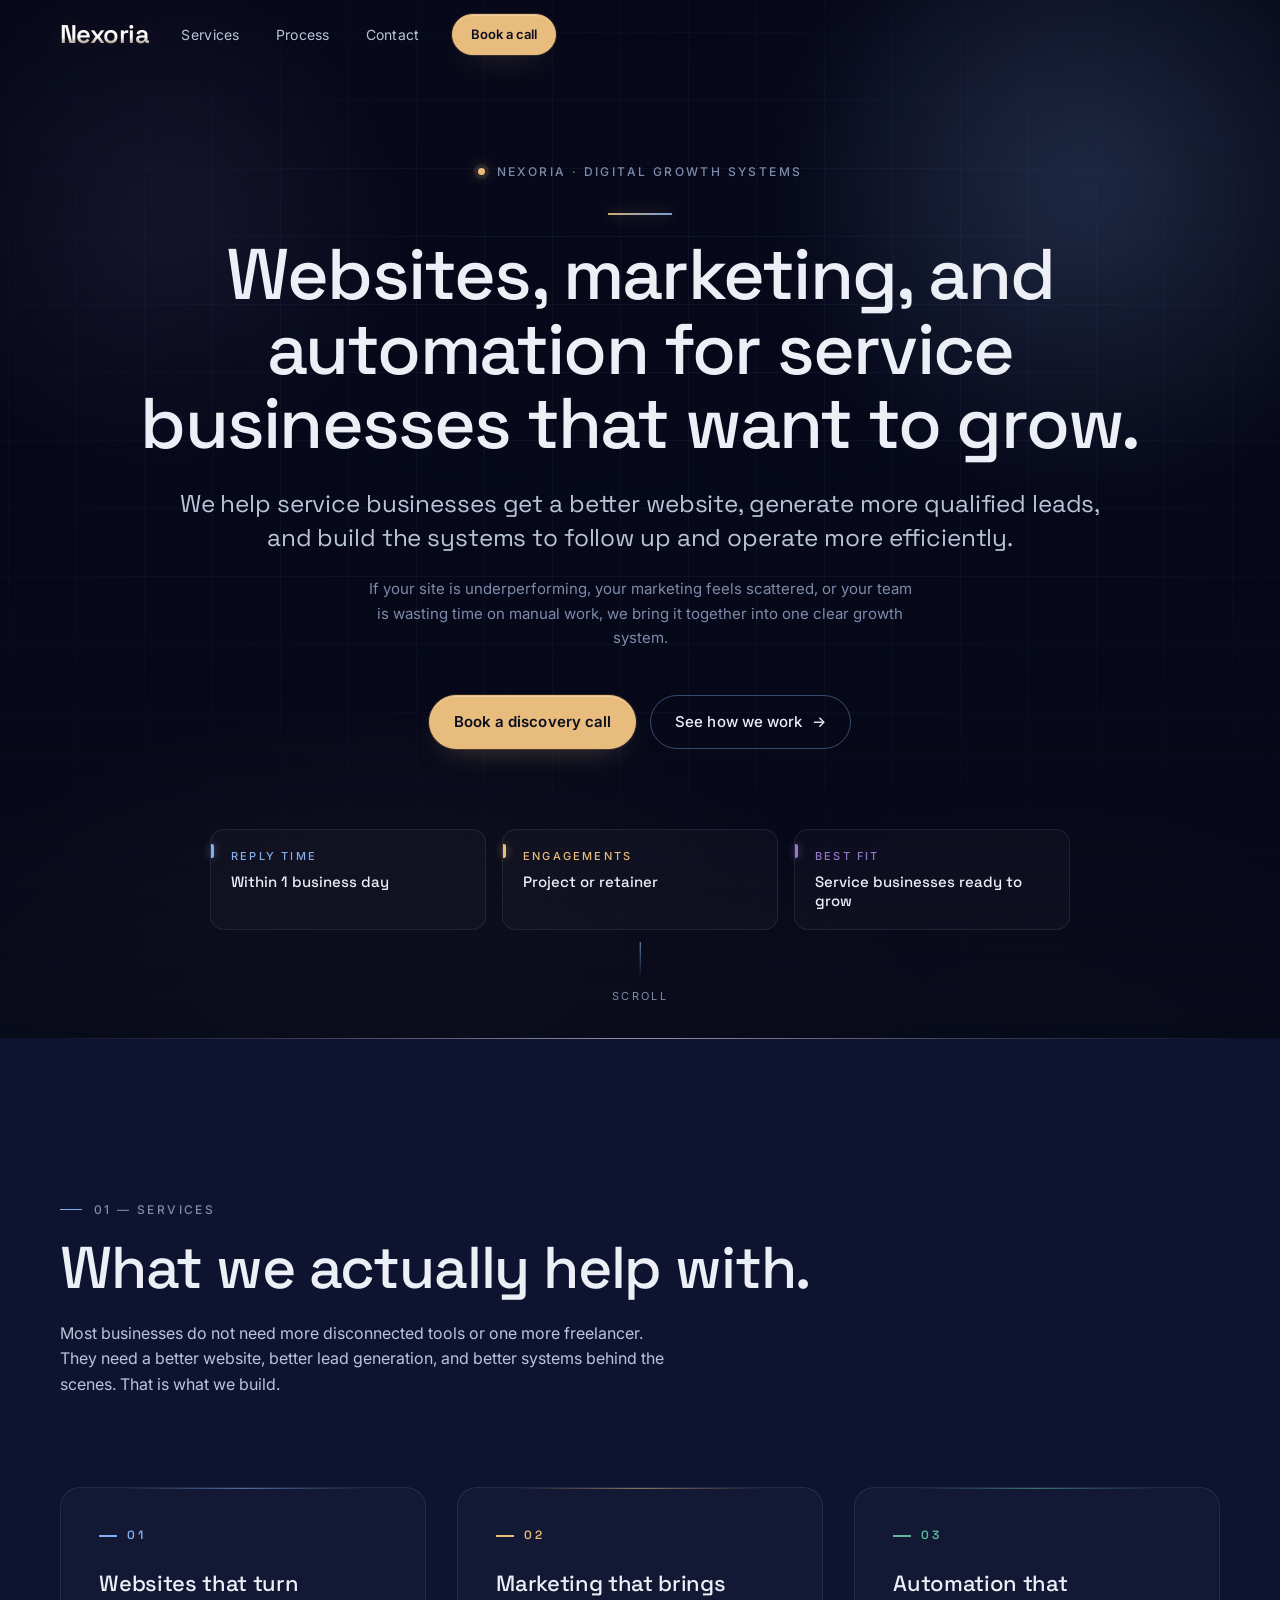
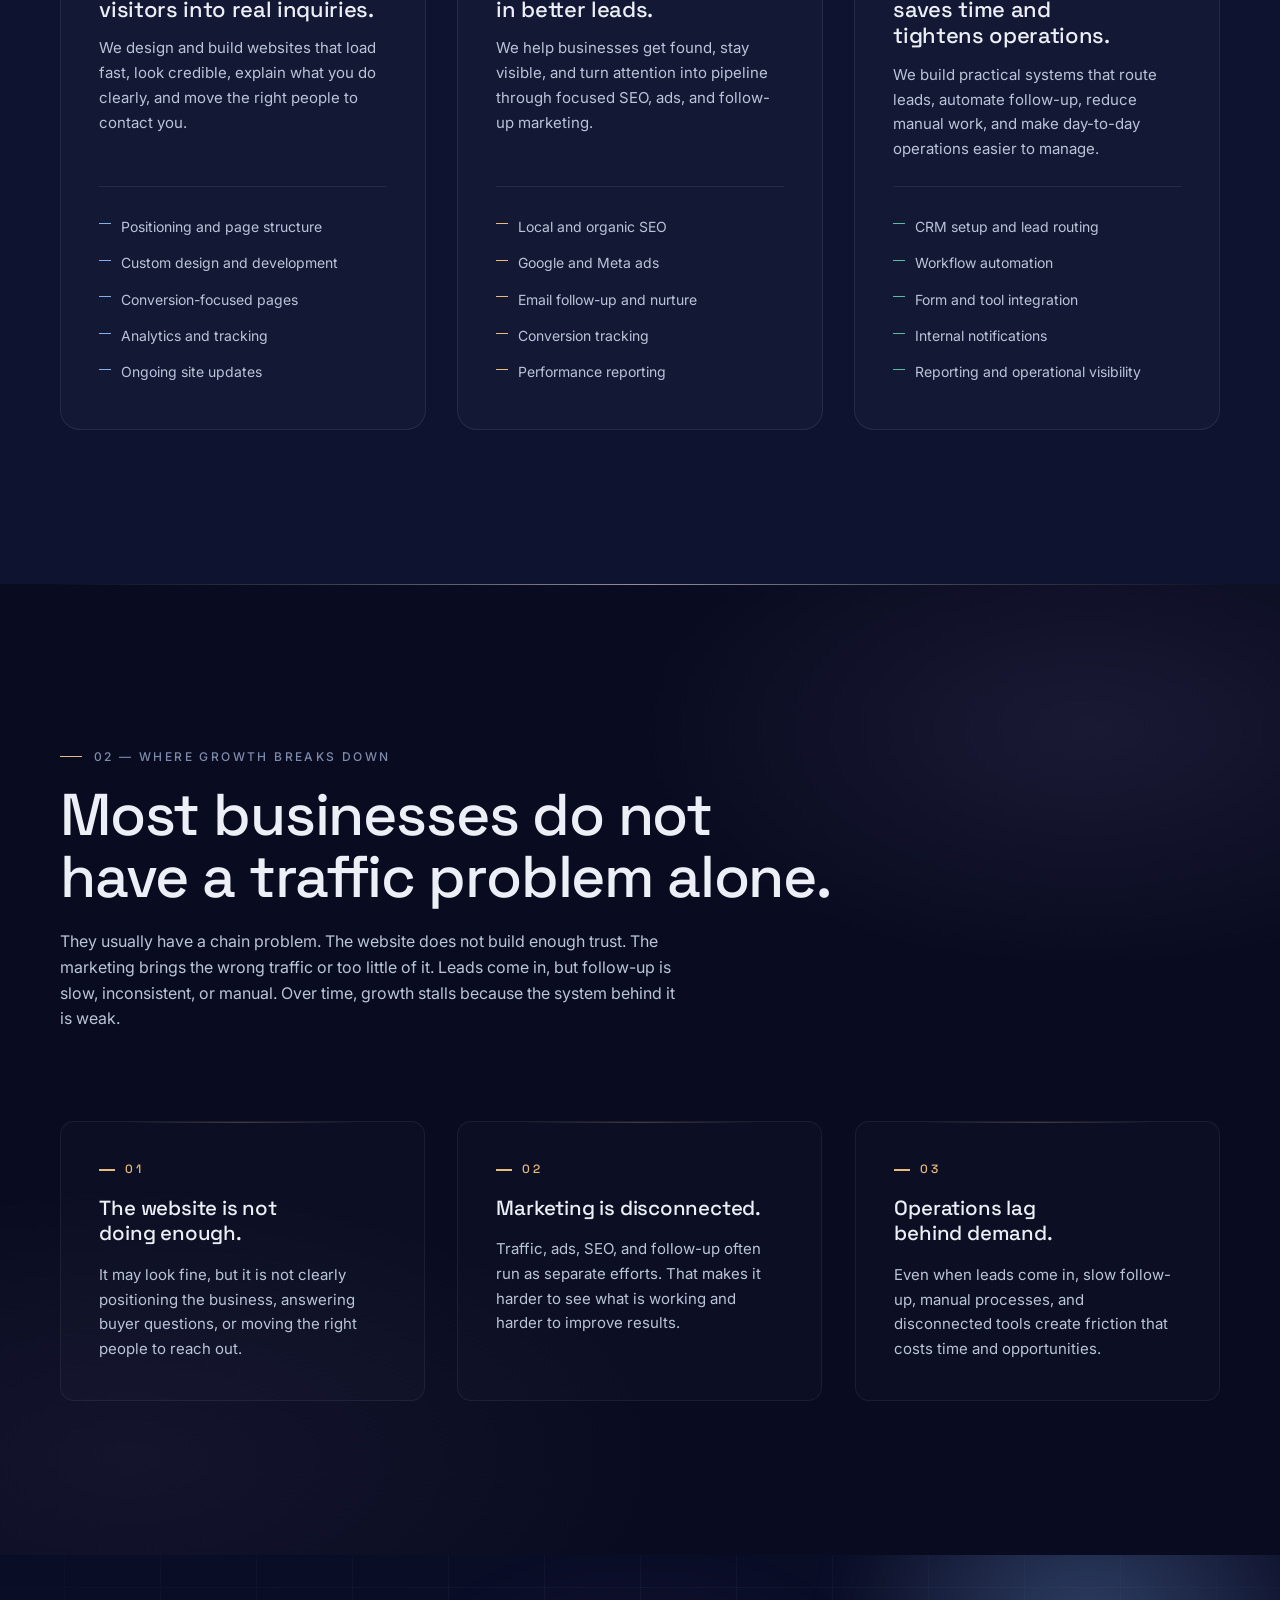
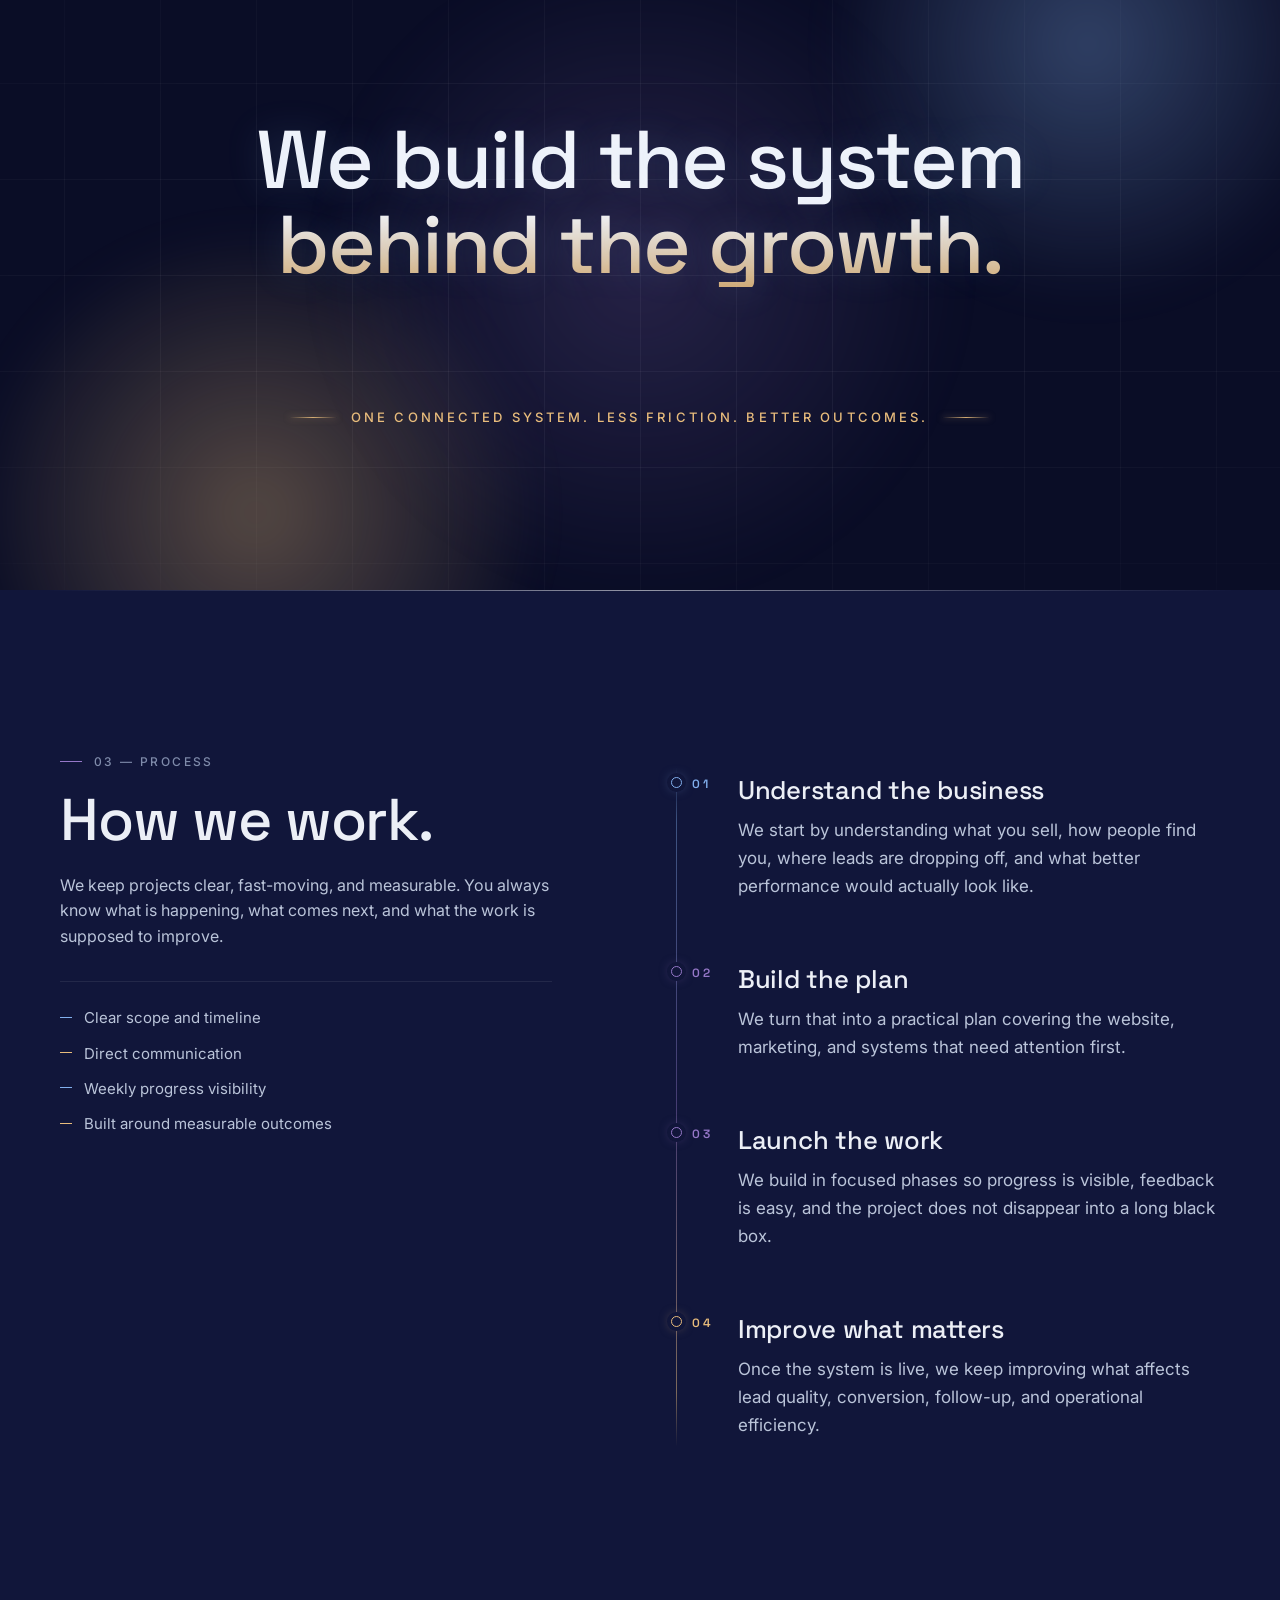
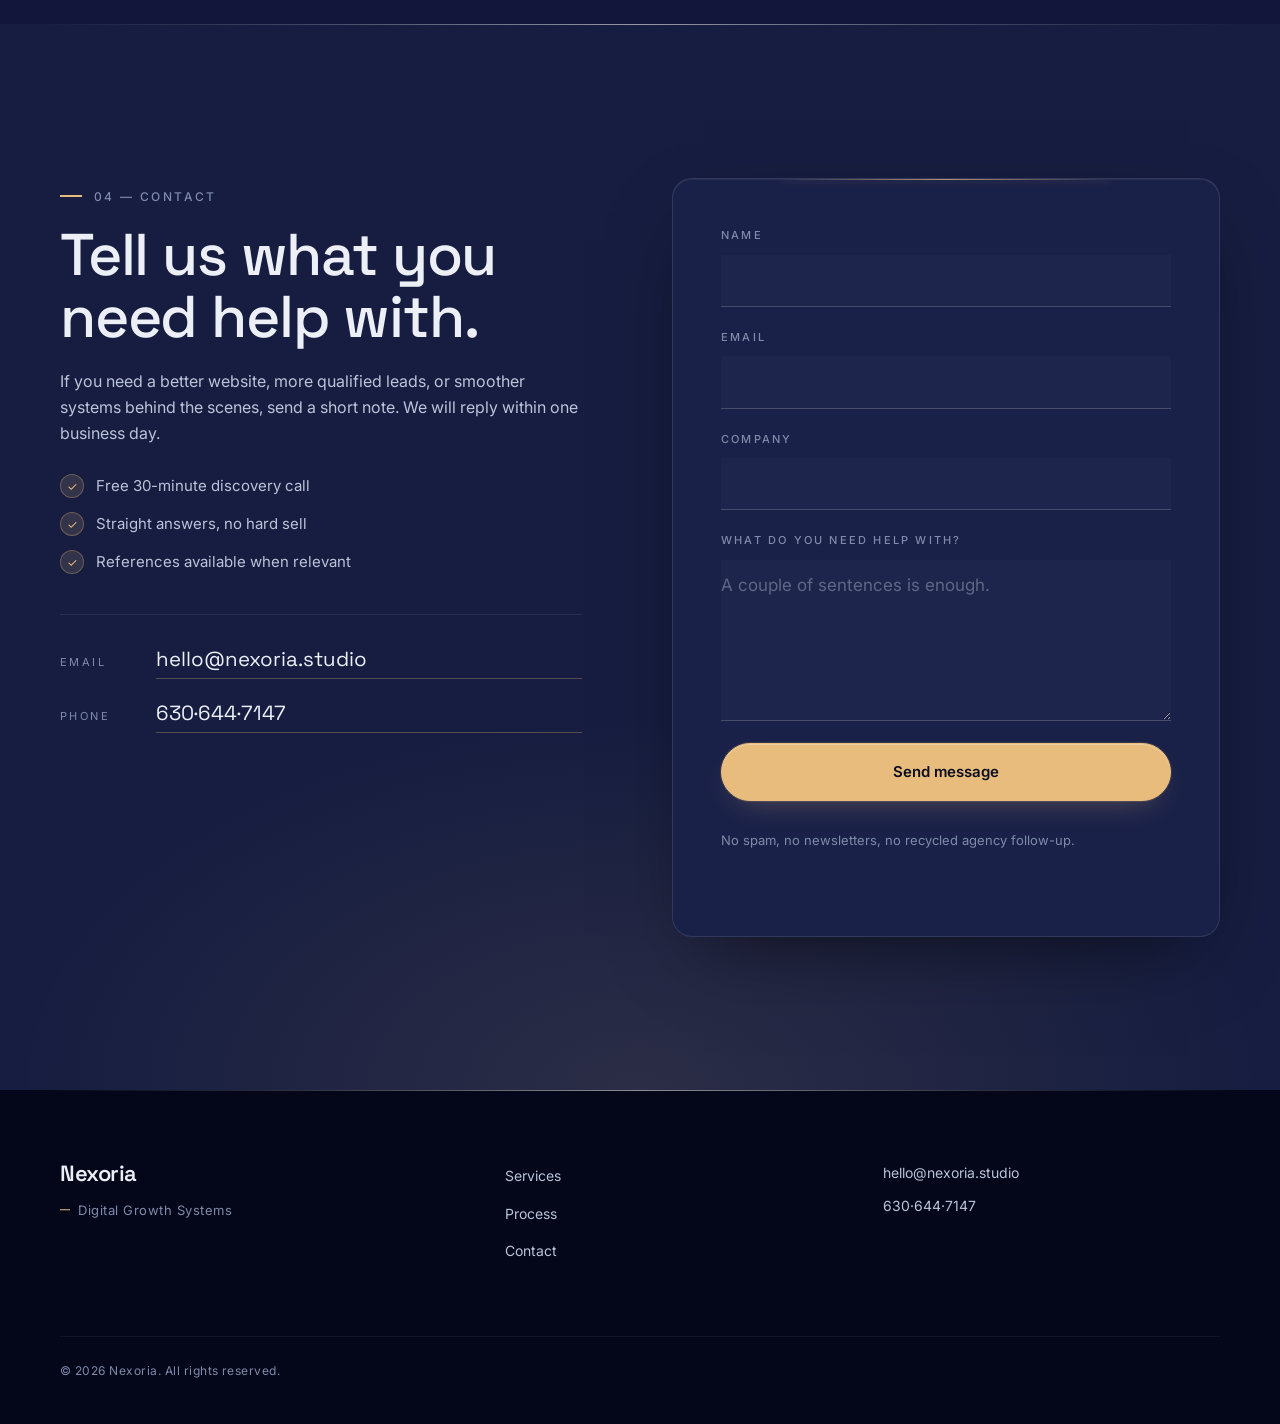
==== index.html @ 22401978 "Refine visual hierarchy, section contrast, and color application Copy unchanged. Restructured stylin" ====
<!doctype html>
<html lang="en">
<head>
  <meta charset="utf-8" />
  <meta name="viewport" content="width=device-width, initial-scale=1, viewport-fit=cover" />
  <title>Nexoria — Websites, Marketing &amp; Automation for Service Businesses</title>
  <meta name="description" content="Nexoria helps service businesses get a better website, generate more qualified leads, and build the systems to follow up and operate more efficiently." />
  <meta name="keywords" content="web design, marketing agency, marketing automation, lead generation, SEO, paid ads, CRM automation, service business growth" />
  <meta name="theme-color" content="#0A0E1F" />

  <meta property="og:type" content="website" />
  <meta property="og:title" content="Nexoria — Digital Growth Systems for Service Businesses" />
  <meta property="og:description" content="A better website, better leads, and better systems behind the scenes — built and run by one studio." />
  <meta property="og:image" content="assets/nexoria-logo-icon.png" />
  <meta name="twitter:card" content="summary" />

  <link rel="icon" type="image/png" href="assets/nexoria-logo-icon.png" />
  <link rel="apple-touch-icon" href="assets/nexoria-logo-icon.png" />

  <link rel="preconnect" href="https://fonts.googleapis.com" />
  <link rel="preconnect" href="https://fonts.gstatic.com" crossorigin />
  <link href="https://fonts.googleapis.com/css2?family=Inter:wght@300;400;500;600&family=Space+Grotesk:wght@400;500;600;700&display=swap" rel="stylesheet" />

  <link rel="stylesheet" href="style.css" />

  <script type="application/ld+json">
  {
    "@context": "https://schema.org",
    "@type": "ProfessionalService",
    "name": "Nexoria",
    "alternateName": "Nexoria — Digital Growth Systems",
    "description": "Websites, marketing, and automation for service businesses. Lead generation, SEO, paid acquisition, lifecycle email, and CRM/operational automation.",
    "url": "https://kaidena9.github.io/nexoria/",
    "image": "https://kaidena9.github.io/nexoria/assets/nexoria-logo-icon.png",
    "areaServed": "United States",
    "serviceType": ["Web design", "Digital marketing", "Marketing automation", "Lead generation", "SEO", "Paid advertising"]
  }
  </script>
</head>
<body>
  <a class="skip-link" href="#main">Skip to content</a>

  <header class="site-header" id="siteHeader">
    <div class="container header-inner">
      <a class="brand" href="#top" aria-label="Nexoria — home">
        <span class="brand-name">Nexoria</span>
      </a>

      <nav class="site-nav" aria-label="Primary">
        <ul>
          <li><a href="#services">Services</a></li>
          <li><a href="#process">Process</a></li>
          <li><a href="#contact">Contact</a></li>
        </ul>
      </nav>

      <a class="btn btn-primary header-cta" href="#contact">Book a call</a>

      <button class="nav-toggle" id="navToggle" aria-label="Open menu" aria-expanded="false" aria-controls="mobileNav">
        <span></span><span></span><span></span>
      </button>
    </div>

    <div class="mobile-nav" id="mobileNav" hidden>
      <ul>
        <li><a href="#services">Services</a></li>
        <li><a href="#process">Process</a></li>
        <li><a href="#contact">Contact</a></li>
        <li><a class="btn btn-primary" href="#contact">Book a call</a></li>
      </ul>
    </div>
  </header>

  <main id="main">
    <!-- ============ HERO ============ -->
    <section class="hero" id="top" aria-labelledby="heroHeading">
      <div class="hero-bg" aria-hidden="true">
        <div class="grid-layer" data-parallax="0.12"></div>
        <div class="hero-aurora"></div>
        <div class="hero-glow"></div>
        <div class="hero-horizon"></div>
        <div class="hero-vignette"></div>
      </div>

      <div class="container hero-inner">
        <p class="eyebrow">
          <span class="eyebrow-dot" aria-hidden="true"></span>
          Nexoria &middot; Digital Growth Systems
        </p>

        <h1 class="hero-heading" id="heroHeading">
          Websites, marketing, and automation for service businesses that want to grow.
        </h1>

        <p class="hero-tagline">
          We help service businesses get a better website, generate more qualified leads, and build the systems to follow up and operate more efficiently.
        </p>

        <p class="hero-sub">
          If your site is underperforming, your marketing feels scattered, or your team is wasting time on manual work, we bring it together into one clear growth system.
        </p>

        <div class="hero-actions">
          <a class="btn btn-primary" href="#contact">Book a discovery call</a>
          <a class="btn btn-ghost" href="#process">See how we work <span aria-hidden="true">&rarr;</span></a>
        </div>

        <dl class="hero-meta" aria-label="At a glance">
          <div><dt>Reply time</dt><dd>Within 1 business day</dd></div>
          <div><dt>Engagements</dt><dd>Project or retainer</dd></div>
          <div><dt>Best fit</dt><dd>Service businesses ready to grow</dd></div>
        </dl>
      </div>

      <a class="hero-scroll" href="#services" aria-label="Scroll to services">
        <span class="hero-scroll-line" aria-hidden="true"></span>
        <span class="hero-scroll-label">Scroll</span>
      </a>
    </section>

    <!-- ============ SERVICES ============ -->
    <section class="services section--light" id="services" aria-labelledby="servicesHeading">
      <div class="container">
        <header class="section-head">
          <p class="section-kicker">01 &mdash; Services</p>
          <h2 class="section-title" id="servicesHeading">
            What we actually help with.
          </h2>
          <p class="section-lede">
            Most businesses do not need more disconnected tools or one more freelancer. They need a better website, better lead generation, and better systems behind the scenes. That is what we build.
          </p>
        </header>

        <ol class="service-list" role="list">
          <li class="service">
            <div class="service-num" aria-hidden="true">01</div>
            <div class="service-body">
              <h3>Websites that turn visitors into real inquiries.</h3>
              <p>We design and build websites that load fast, look credible, explain what you do clearly, and move the right people to contact you.</p>
              <ul class="service-tags">
                <li>Positioning and page structure</li>
                <li>Custom design and development</li>
                <li>Conversion-focused pages</li>
                <li>Analytics and tracking</li>
                <li>Ongoing site updates</li>
              </ul>
            </div>
          </li>
          <li class="service">
            <div class="service-num" aria-hidden="true">02</div>
            <div class="service-body">
              <h3>Marketing that brings in better leads.</h3>
              <p>We help businesses get found, stay visible, and turn attention into pipeline through focused SEO, ads, and follow-up marketing.</p>
              <ul class="service-tags">
                <li>Local and organic SEO</li>
                <li>Google and Meta ads</li>
                <li>Email follow-up and nurture</li>
                <li>Conversion tracking</li>
                <li>Performance reporting</li>
              </ul>
            </div>
          </li>
          <li class="service">
            <div class="service-num" aria-hidden="true">03</div>
            <div class="service-body">
              <h3>Automation that saves time and tightens operations.</h3>
              <p>We build practical systems that route leads, automate follow-up, reduce manual work, and make day-to-day operations easier to manage.</p>
              <ul class="service-tags">
                <li>CRM setup and lead routing</li>
                <li>Workflow automation</li>
                <li>Form and tool integration</li>
                <li>Internal notifications</li>
                <li>Reporting and operational visibility</li>
              </ul>
            </div>
          </li>
        </ol>
      </div>
    </section>

    <!-- ============ PROBLEMS ============ -->
    <section class="problems section--dark" id="problems" aria-labelledby="problemsHeading">
      <div class="container">
        <header class="section-head">
          <p class="section-kicker">02 &mdash; Where growth breaks down</p>
          <h2 class="section-title" id="problemsHeading">
            Most businesses do not have a traffic problem alone.
          </h2>
          <p class="section-lede">
            They usually have a chain problem. The website does not build enough trust. The marketing brings the wrong traffic or too little of it. Leads come in, but follow-up is slow, inconsistent, or manual. Over time, growth stalls because the system behind it is weak.
          </p>
        </header>

        <ul class="problem-grid" role="list">
          <li class="problem">
            <span class="problem-num" aria-hidden="true">01</span>
            <h3 class="problem-title">The website is not doing enough.</h3>
            <p class="problem-desc">It may look fine, but it is not clearly positioning the business, answering buyer questions, or moving the right people to reach out.</p>
          </li>
          <li class="problem">
            <span class="problem-num" aria-hidden="true">02</span>
            <h3 class="problem-title">Marketing is disconnected.</h3>
            <p class="problem-desc">Traffic, ads, SEO, and follow-up often run as separate efforts. That makes it harder to see what is working and harder to improve results.</p>
          </li>
          <li class="problem">
            <span class="problem-num" aria-hidden="true">03</span>
            <h3 class="problem-title">Operations lag behind demand.</h3>
            <p class="problem-desc">Even when leads come in, slow follow-up, manual processes, and disconnected tools create friction that costs time and opportunities.</p>
          </li>
        </ul>
      </div>
    </section>

    <!-- ============ SPLASH / TRANSITION ============ -->
    <section class="splash" aria-labelledby="splashHeading">
      <div class="splash-bg" aria-hidden="true">
        <div class="splash-grid"></div>
        <div class="splash-glow splash-glow--warm"></div>
        <div class="splash-glow splash-glow--cool"></div>
        <div class="splash-glow splash-glow--plum"></div>
      </div>
      <div class="container splash-inner">
        <h2 class="splash-heading" id="splashHeading">
          We build the system behind the growth.
        </h2>
        <p class="splash-para">
          Better websites, better lead generation, and better follow-up should work together. When they do, growth feels clearer, faster, and easier to manage.
        </p>
        <p class="splash-tagline"><span>One connected system. Less friction. Better outcomes.</span></p>
      </div>
    </section>

    <!-- ============ PROCESS ============ -->
    <section class="process section--light" id="process" aria-labelledby="processHeading">
      <div class="container process-grid">
        <header class="section-head process-head">
          <p class="section-kicker">03 &mdash; Process</p>
          <h2 class="section-title" id="processHeading">
            How we work.
          </h2>
          <p class="section-lede">
            We keep projects clear, fast-moving, and measurable. You always know what is happening, what comes next, and what the work is supposed to improve.
          </p>

          <ul class="trust-list" role="list">
            <li>Clear scope and timeline</li>
            <li>Direct communication</li>
            <li>Weekly progress visibility</li>
            <li>Built around measurable outcomes</li>
          </ul>
        </header>

        <ol class="process-list" role="list">
          <li>
            <div class="process-num" aria-hidden="true">01</div>
            <div>
              <h3>Understand the business</h3>
              <p>We start by understanding what you sell, how people find you, where leads are dropping off, and what better performance would actually look like.</p>
            </div>
          </li>
          <li>
            <div class="process-num" aria-hidden="true">02</div>
            <div>
              <h3>Build the plan</h3>
              <p>We turn that into a practical plan covering the website, marketing, and systems that need attention first.</p>
            </div>
          </li>
          <li>
            <div class="process-num" aria-hidden="true">03</div>
            <div>
              <h3>Launch the work</h3>
              <p>We build in focused phases so progress is visible, feedback is easy, and the project does not disappear into a long black box.</p>
            </div>
          </li>
          <li>
            <div class="process-num" aria-hidden="true">04</div>
            <div>
              <h3>Improve what matters</h3>
              <p>Once the system is live, we keep improving what affects lead quality, conversion, follow-up, and operational efficiency.</p>
            </div>
          </li>
        </ol>
      </div>
    </section>

    <!-- ============ CONTACT ============ -->
    <section class="contact section--dark" id="contact" aria-labelledby="contactHeading">
      <div class="container contact-grid">
        <div class="contact-intro">
          <p class="section-kicker">04 &mdash; Contact</p>
          <h2 class="section-title" id="contactHeading">
            Tell us what you need help with.
          </h2>
          <p class="section-lede">
            If you need a better website, more qualified leads, or smoother systems behind the scenes, send a short note. We will reply within one business day.
          </p>

          <ul class="contact-bullets" role="list">
            <li><span class="contact-bullet-mark" aria-hidden="true">&#10003;</span> Free 30-minute discovery call</li>
            <li><span class="contact-bullet-mark" aria-hidden="true">&#10003;</span> Straight answers, no hard sell</li>
            <li><span class="contact-bullet-mark" aria-hidden="true">&#10003;</span> References available when relevant</li>
          </ul>

          <ul class="contact-direct" role="list">
            <li>
              <span class="contact-label">Email</span>
              <a href="mailto:hello@nexoria.studio">hello@nexoria.studio</a>
            </li>
            <li>
              <span class="contact-label">Phone</span>
              <a href="tel:+16306447147">630&middot;644&middot;7147</a>
            </li>
          </ul>
        </div>

        <form class="contact-form" id="contactForm" novalidate>
          <div class="field">
            <label for="cf-name">Name</label>
            <input id="cf-name" name="name" type="text" autocomplete="name" required />
          </div>
          <div class="field">
            <label for="cf-email">Email</label>
            <input id="cf-email" name="email" type="email" autocomplete="email" required />
          </div>
          <div class="field">
            <label for="cf-company">Company</label>
            <input id="cf-company" name="company" type="text" autocomplete="organization" />
          </div>
          <div class="field">
            <label for="cf-message">What do you need help with?</label>
            <textarea id="cf-message" name="message" rows="5" required placeholder="A couple of sentences is enough."></textarea>
          </div>

          <button type="submit" class="btn btn-primary btn-block">Send message</button>
          <p class="form-fine">No spam, no newsletters, no recycled agency follow-up.</p>
          <p class="form-status" id="formStatus" role="status" aria-live="polite"></p>
        </form>
      </div>
    </section>
  </main>

  <footer class="site-footer">
    <div class="container footer-inner">
      <div class="footer-brand">
        <a class="brand" href="#top" aria-label="Nexoria — home">
          <span class="brand-name brand-name--footer">Nexoria</span>
        </a>
        <p class="footer-tag">Digital Growth Systems</p>
      </div>

      <nav class="footer-nav" aria-label="Footer">
        <ul>
          <li><a href="#services">Services</a></li>
          <li><a href="#process">Process</a></li>
          <li><a href="#contact">Contact</a></li>
        </ul>
      </nav>

      <div class="footer-contact">
        <a href="mailto:hello@nexoria.studio">hello@nexoria.studio</a>
        <a href="tel:+16306447147">630&middot;644&middot;7147</a>
      </div>

      <p class="footer-fine">&copy; <span id="year">2026</span> Nexoria. All rights reserved.</p>
    </div>
  </footer>

  <script src="script.js" defer></script>
</body>
</html>
---- style.css ----
/* =========================================================
   Nexoria — Digital Growth Systems
   Midnight / city-lights system
   Section-by-section contrast, color, and surface rhythm
   ========================================================= */

:root {
  /* Per-section backgrounds — distinct tones, all dark */
  --bg-hero:        #07091A;
  --bg-services:    #0E1430;
  --bg-problems:    #090C20;
  --bg-splash:      #0A0D26;
  --bg-process:     #11163A;
  --bg-contact:     #161D40;
  --bg-footer:      #04061A;

  /* Compatibility / fallback (mapped to per-section) */
  --bg-dark:        var(--bg-hero);
  --bg-dark-2:      var(--bg-problems);
  --bg-light:       var(--bg-services);
  --surface:        #1A2148;
  --surface-elevated: #20274F;
  --surface-dark:   #1B2243;
  --surface-light:  #1F2750;
  --footer-bg:      var(--bg-footer);

  /* Text */
  --ink:            #ECEFF6;
  --ink-soft:       #BAC4D9;
  --muted:          #7F8BAA;
  --muted-on-dark:  #7F8BAA;
  --line:           rgba(255, 255, 255, 0.08);
  --line-strong:    rgba(255, 255, 255, 0.18);
  --line-on-dark:   rgba(255, 255, 255, 0.10);

  /* Accents — focused, balanced */
  --accent:         #5A8FE0;   /* primary blue */
  --accent-hi:      #82B0EE;   /* lighter sky */
  --on-accent:      #FFFFFF;

  --accent-warm:    #E8BC7C;   /* warm gold */
  --accent-warm-hi: #F4D198;   /* brighter gold */
  --accent-mint:    #5BBA9F;   /* mint (small role) */
  --accent-sky:     #82B0EE;   /* maps to accent-hi */
  --accent-plum:    #9678C9;   /* restrained purple */

  /* Type */
  --font-display: "Space Grotesk", "Inter", system-ui, -apple-system, "Segoe UI", Roboto, Helvetica, Arial, sans-serif;
  --font-body:    "Inter", system-ui, -apple-system, "Segoe UI", Roboto, Helvetica, Arial, sans-serif;

  /* Rhythm */
  --container: 1240px;
  --gutter: clamp(20px, 4vw, 40px);
  --section-y: clamp(96px, 12vw, 168px);
  --radius: 6px;
  --radius-lg: 14px;
  --radius-xl: 20px;

  /* Motion */
  --ease: cubic-bezier(0.22, 0.61, 0.36, 1);
}

/* --------- Reset / base --------- */
*, *::before, *::after { box-sizing: border-box; }
html { -webkit-text-size-adjust: 100%; scroll-behavior: smooth; }
@media (prefers-reduced-motion: reduce) { html { scroll-behavior: auto; } }

body {
  margin: 0;
  font-family: var(--font-body);
  font-size: 17px;
  line-height: 1.6;
  color: var(--ink);
  background: var(--bg-hero);
  -webkit-font-smoothing: antialiased;
  -moz-osx-font-smoothing: grayscale;
  text-rendering: optimizeLegibility;
}

img, svg { display: block; max-width: 100%; height: auto; }
a { color: inherit; text-decoration: none; }
button { font: inherit; cursor: pointer; }
ul, ol { margin: 0; padding: 0; list-style: none; }

::selection { background: var(--accent-warm); color: var(--bg-hero); }

.skip-link {
  position: absolute; left: -9999px; top: 0;
  background: var(--ink); color: var(--bg-hero); padding: 10px 14px; z-index: 100;
  border-radius: 0 0 6px 0;
}
.skip-link:focus { left: 0; }

:focus-visible {
  outline: 2px solid var(--accent-warm);
  outline-offset: 3px;
  border-radius: 4px;
}

/* --------- Layout --------- */
.container {
  width: 100%;
  max-width: var(--container);
  margin: 0 auto;
  padding-left: var(--gutter);
  padding-right: var(--gutter);
}

section { position: relative; }
.section--light,
.section--dark { color: var(--ink); padding: var(--section-y) 0; }

/* Per-section backgrounds — each section has its own tone */
.services { background: var(--bg-services); }
.problems { background: var(--bg-problems); }
.splash   { background: var(--bg-splash); }
.process  { background: var(--bg-process); }
.contact  { background: var(--bg-contact); }

/* Section dividers — illuminated hairline, per-section accent */
section:not(.hero)::before,
.site-footer::before {
  content: "";
  position: absolute;
  top: 0;
  left: var(--gutter);
  right: var(--gutter);
  height: 1px;
  background: linear-gradient(
    to right,
    transparent 0%,
    rgba(255, 255, 255, 0.18) 22%,
    rgba(255, 255, 255, 0.55) 50%,
    rgba(255, 255, 255, 0.18) 78%,
    transparent 100%
  );
  pointer-events: none;
  z-index: 2;
}

/* --------- Typography --------- */
.eyebrow,
.section-kicker {
  font-family: var(--font-body);
  font-size: 12px;
  letter-spacing: 0.20em;
  text-transform: uppercase;
  color: var(--muted);
  font-weight: 500;
  margin: 0 0 18px;
  display: inline-flex;
  align-items: center;
  gap: 12px;
}

.eyebrow-dot {
  width: 7px; height: 7px; border-radius: 50%;
  background: var(--accent-warm);
  box-shadow:
    0 0 0 4px rgba(232, 188, 124, 0.10),
    0 0 14px rgba(232, 188, 124, 0.7);
}

.section-title {
  font-family: var(--font-display);
  font-weight: 500;
  font-size: clamp(34px, 4.6vw, 60px);
  line-height: 1.05;
  letter-spacing: -0.02em;
  margin: 0 0 22px;
  color: inherit;
  text-wrap: balance;
}

.section-lede {
  max-width: 62ch;
  font-size: clamp(16px, 1.2vw, 18px);
  color: var(--ink-soft);
  margin: 0;
  line-height: 1.6;
}

.section-head { max-width: 920px; margin-bottom: clamp(56px, 7vw, 96px); }

/* --------- Buttons --------- */
.btn {
  --bg: var(--accent-warm);
  --fg: #0A0E1F;
  display: inline-flex;
  align-items: center;
  justify-content: center;
  gap: 10px;
  padding: 14px 24px;
  background: var(--bg);
  color: var(--fg);
  border: 1px solid var(--bg);
  border-radius: 999px;
  font-family: var(--font-body);
  font-weight: 600;
  font-size: 15px;
  letter-spacing: 0.005em;
  transition: transform .35s var(--ease), background-color .25s var(--ease), color .25s var(--ease), border-color .25s var(--ease), box-shadow .25s var(--ease);
  white-space: nowrap;
  box-shadow:
    0 0 0 1px rgba(232, 188, 124, 0.15),
    0 12px 32px -16px rgba(232, 188, 124, 0.40),
    inset 0 1px 0 rgba(255, 255, 255, 0.30);
}
.btn:hover {
  background: var(--accent-warm-hi);
  border-color: var(--accent-warm-hi);
  color: var(--bg-hero);
  box-shadow:
    0 0 0 1px rgba(244, 209, 152, 0.25),
    0 16px 40px -12px rgba(232, 188, 124, 0.55),
    inset 0 1px 0 rgba(255, 255, 255, 0.45);
}
.btn:active { transform: translateY(1px); }

.btn-ghost {
  --bg: transparent;
  --fg: var(--ink);
  border-color: rgba(130, 176, 238, 0.40);
  box-shadow: none;
  font-weight: 500;
}
.btn-ghost:hover {
  background: rgba(130, 176, 238, 0.12);
  border-color: var(--accent-hi);
  color: var(--ink);
  box-shadow:
    0 0 0 1px rgba(130, 176, 238, 0.30),
    0 0 24px rgba(130, 176, 238, 0.20);
}

.btn-block { width: 100%; padding: 16px 22px; }

/* =========================================================
   HEADER
   ========================================================= */
.site-header {
  position: fixed;
  inset: 0 0 auto 0;
  z-index: 50;
  padding: 14px 0;
  transition: background-color .3s var(--ease), backdrop-filter .3s var(--ease), border-color .3s var(--ease), padding .3s var(--ease), box-shadow .3s var(--ease);
  border-bottom: 1px solid transparent;
}
.site-header.is-scrolled {
  background: rgba(7, 9, 26, 0.78);
  -webkit-backdrop-filter: saturate(160%) blur(20px);
  backdrop-filter: saturate(160%) blur(20px);
  border-bottom-color: rgba(255, 255, 255, 0.06);
  box-shadow: 0 12px 40px -20px rgba(0, 0, 0, 0.6);
  padding: 10px 0;
}

.header-inner {
  display: flex;
  align-items: center;
  justify-content: flex-start;
  gap: 32px;
  min-height: 40px;
}

.brand {
  display: inline-flex;
  align-items: center;
  gap: 8px;
  color: var(--ink);
  font-family: var(--font-display);
  font-weight: 600;
  font-size: 24px;
  letter-spacing: -0.018em;
  line-height: 1;
}

/* Text wordmark — small warm glow + slight gradient */
.brand-name {
  font-family: var(--font-display);
  font-weight: 600;
  font-size: clamp(22px, 2vw, 26px);
  letter-spacing: -0.02em;
  color: var(--ink);
  line-height: 1;
  background: linear-gradient(180deg, #FFFFFF 60%, rgba(232, 188, 124, 0.55) 100%);
  -webkit-background-clip: text;
  background-clip: text;
  -webkit-text-fill-color: transparent;
  text-shadow: 0 0 24px rgba(232, 188, 124, 0.16);
  transition: font-size .3s var(--ease), text-shadow .3s var(--ease);
}
.site-header.is-scrolled .brand-name {
  font-size: 20px;
  text-shadow: none;
}
.brand-name--footer {
  font-size: 22px;
  text-shadow: none;
  background: none;
  -webkit-text-fill-color: var(--ink);
  color: var(--ink);
}

.site-nav ul {
  display: flex; align-items: center; gap: 36px;
}
.site-nav a {
  font-size: 14px;
  color: var(--ink-soft);
  letter-spacing: 0.02em;
  padding: 8px 0;
  position: relative;
  transition: color .2s var(--ease);
}
.site-nav a::after {
  content: ""; position: absolute; left: 0; right: 0; bottom: 0;
  height: 1px;
  background: linear-gradient(to right, transparent, var(--accent-warm), transparent);
  transform: scaleX(0); transform-origin: center;
  transition: transform .4s var(--ease);
  box-shadow: 0 0 8px rgba(232, 188, 124, 0.45);
}
.site-nav a:hover { color: var(--ink); }
.site-nav a:hover::after { transform: scaleX(1); }

.header-cta {
  padding: 9px 18px;
  font-size: 13px;
}

/* mobile nav */
.nav-toggle {
  display: none;
  background: transparent;
  border: 1px solid rgba(255, 255, 255, 0.20);
  border-radius: 999px;
  padding: 10px 12px;
  gap: 4px;
  flex-direction: column;
  align-items: center;
  justify-content: center;
  margin-left: auto;
}
.nav-toggle span {
  width: 18px; height: 1.5px; background: var(--ink); display: block;
  transition: transform .25s var(--ease), opacity .2s var(--ease);
}
.nav-toggle[aria-expanded="true"] span:nth-child(1) { transform: translateY(5.5px) rotate(45deg); }
.nav-toggle[aria-expanded="true"] span:nth-child(2) { opacity: 0; }
.nav-toggle[aria-expanded="true"] span:nth-child(3) { transform: translateY(-5.5px) rotate(-45deg); }

.mobile-nav {
  background: rgba(7, 9, 26, 0.97);
  -webkit-backdrop-filter: blur(20px);
  backdrop-filter: blur(20px);
  border-top: 1px solid var(--line-on-dark);
  padding: 18px var(--gutter) 28px;
}
.mobile-nav ul { display: flex; flex-direction: column; gap: 6px; }
.mobile-nav a {
  display: block; padding: 14px 4px;
  font-size: 18px; color: var(--ink);
  border-bottom: 1px solid var(--line-on-dark);
}
.mobile-nav .btn { margin-top: 14px; width: 100%; padding: 14px; }

/* =========================================================
   HERO — most layered: blue + gold + purple zones
   ========================================================= */
.hero {
  position: relative;
  background: var(--bg-hero);
  color: var(--ink);
  min-height: 100svh;
  padding-top: clamp(150px, 18vh, 220px);
  padding-bottom: clamp(80px, 12vh, 140px);
  overflow: hidden;
  isolation: isolate;
}

.hero-bg { position: absolute; inset: 0; z-index: 0; pointer-events: none; overflow: hidden; }

/* Architectural grid — fine luminous lines */
.grid-layer {
  position: absolute;
  inset: -10% -10%;
  background-image:
    linear-gradient(to right,  rgba(130, 176, 238, 0.08) 1px, transparent 1px),
    linear-gradient(to bottom, rgba(130, 176, 238, 0.08) 1px, transparent 1px);
  background-size: 68px 68px;
  mask-image: radial-gradient(ellipse 80% 65% at 50% 46%, #000 26%, transparent 78%);
  -webkit-mask-image: radial-gradient(ellipse 80% 65% at 50% 46%, #000 26%, transparent 78%);
  will-change: transform;
  transform: translate3d(0,0,0);
}

/* Cool blue zone — upper right */
.hero-glow {
  position: absolute;
  width: 70vmax; height: 70vmax;
  right: -20vmax; top: -20vmax;
  background:
    radial-gradient(closest-side, rgba(130, 176, 238, 0.28), rgba(130, 176, 238, 0) 70%);
  filter: blur(28px);
  z-index: 0;
  opacity: 0.95;
}

/* Warm gold zone — bottom area, broader and stronger */
.hero-horizon {
  position: absolute;
  left: 0; right: 0; bottom: -10%;
  height: 60%;
  background:
    radial-gradient(ellipse 65% 100% at 30% 100%, rgba(232, 188, 124, 0.22), transparent 70%),
    radial-gradient(ellipse 50% 80%  at 80% 100%, rgba(232, 188, 124, 0.10), transparent 70%);
  pointer-events: none;
  z-index: 0;
}

/* Purple atmospheric — top-left corner, very restrained */
.hero-aurora {
  position: absolute;
  left: -15vmax; top: -10vmax;
  width: 55vmax; height: 55vmax;
  background:
    radial-gradient(closest-side, rgba(150, 120, 201, 0.18), rgba(150, 120, 201, 0) 70%);
  filter: blur(32px);
  z-index: 0;
  opacity: 0.85;
}

/* Soft vignette to ground content */
.hero-vignette {
  position: absolute; inset: 0;
  background:
    radial-gradient(ellipse 60% 50% at 50% 0%,  rgba(7,9,26,0) 0%,  rgba(7,9,26,0.35) 100%),
    linear-gradient(to bottom, rgba(7,9,26,0) 55%, rgba(7,9,26,0.80) 100%);
}

.hero-inner {
  position: relative; z-index: 1;
  display: flex; flex-direction: column; align-items: center;
  text-align: center;
  max-width: 1080px;
  margin: 0 auto;
}

.eyebrow {
  color: var(--muted);
  justify-content: center;
}

.hero-heading {
  font-family: var(--font-display);
  font-weight: 500;
  font-size: clamp(40px, 5.6vw, 76px);
  line-height: 1.04;
  letter-spacing: -0.025em;
  margin: 14px auto 26px;
  color: var(--ink);
  max-width: 32ch;
  text-wrap: balance;
  position: relative;
}

.hero-tagline {
  font-family: var(--font-display);
  font-weight: 400;
  font-size: clamp(18px, 1.9vw, 26px);
  line-height: 1.4;
  letter-spacing: -0.005em;
  color: var(--ink-soft);
  max-width: 60ch;
  margin: 0 auto 22px;
}

.hero-sub {
  max-width: 62ch;
  font-size: clamp(15px, 1.05vw, 17px);
  line-height: 1.65;
  color: var(--muted);
  margin: 0 auto 44px;
}

.hero-actions {
  display: flex; flex-wrap: wrap; gap: 14px;
  justify-content: center;
  margin-bottom: 80px;
}

/* Hero meta — elevated chips, not plain text */
.hero-meta {
  display: grid;
  grid-template-columns: repeat(3, minmax(0, 1fr));
  gap: 16px;
  max-width: 860px;
  margin: 0 auto;
  width: 100%;
  padding: 0;
  border: none;
}
.hero-meta > div {
  min-width: 0;
  padding: 18px 20px;
  background: rgba(255, 255, 255, 0.025);
  border: 1px solid var(--line);
  border-radius: var(--radius-lg);
  text-align: left;
  position: relative;
  transition: border-color .25s var(--ease), background-color .25s var(--ease);
}
.hero-meta > div:hover { background: rgba(255, 255, 255, 0.04); border-color: rgba(255, 255, 255, 0.16); }
.hero-meta > div::before {
  content: "";
  position: absolute;
  top: 14px; left: 0;
  width: 3px; height: 14px;
  border-radius: 0 2px 2px 0;
}
.hero-meta > div:nth-child(1)::before { background: var(--accent-hi); box-shadow: 0 0 8px rgba(130, 176, 238, 0.6); }
.hero-meta > div:nth-child(2)::before { background: var(--accent-warm); box-shadow: 0 0 8px rgba(232, 188, 124, 0.6); }
.hero-meta > div:nth-child(3)::before { background: var(--accent-plum); box-shadow: 0 0 8px rgba(150, 120, 201, 0.6); }
.hero-meta dt {
  font-size: 11px; letter-spacing: 0.20em; text-transform: uppercase;
  color: var(--muted); margin-bottom: 6px; font-weight: 500;
}
.hero-meta > div:nth-child(1) dt { color: var(--accent-hi); }
.hero-meta > div:nth-child(2) dt { color: var(--accent-warm); }
.hero-meta > div:nth-child(3) dt { color: var(--accent-plum); }
.hero-meta dd {
  margin: 0;
  font-family: var(--font-display);
  font-size: 15px; font-weight: 500; color: var(--ink);
  line-height: 1.3;
}

.hero-scroll {
  position: absolute; bottom: 32px; left: 50%;
  transform: translateX(-50%);
  display: inline-flex; flex-direction: column; align-items: center; gap: 10px;
  color: var(--muted);
  font-size: 11px; letter-spacing: 0.22em; text-transform: uppercase;
  z-index: 1;
}
.hero-scroll-line {
  width: 1px; height: 36px;
  background: linear-gradient(to bottom, rgba(130, 176, 238, 0.9), transparent);
  animation: heroScroll 2.4s var(--ease) infinite;
}
@keyframes heroScroll {
  0%   { transform: scaleY(0.2); transform-origin: top; opacity: 0; }
  35%  { transform: scaleY(1);   transform-origin: top; opacity: 1; }
  65%  { transform: scaleY(1);   transform-origin: bottom; opacity: 1; }
  100% { transform: scaleY(0.2); transform-origin: bottom; opacity: 0; }
}

/* =========================================================
   SERVICES — elevated, structured editorial cards
   ========================================================= */
.service-list {
  display: grid;
  grid-template-columns: repeat(3, minmax(0, 1fr));
  gap: clamp(20px, 2.4vw, 32px);
  border: none;
}
.service {
  position: relative;
  display: flex;
  flex-direction: column;
  background: rgba(255, 255, 255, 0.022);
  border: 1px solid var(--line);
  border-radius: var(--radius-xl);
  padding: clamp(30px, 3vw, 44px);
  transition: transform .4s var(--ease), border-color .25s var(--ease), background-color .25s var(--ease), box-shadow .35s var(--ease);
  overflow: hidden;
}
.service::before {
  /* faint top-edge light, accent per discipline */
  content: "";
  position: absolute;
  top: 0; left: 16%; right: 16%;
  height: 1px;
  background: linear-gradient(to right, transparent, var(--accent-hi), transparent);
  opacity: 0.55;
  transition: opacity .3s var(--ease);
}
.service:hover {
  transform: translateY(-6px);
  border-color: rgba(130, 176, 238, 0.35);
  background: rgba(255, 255, 255, 0.04);
  box-shadow:
    0 30px 70px -32px rgba(90, 143, 224, 0.45),
    0 0 0 1px rgba(130, 176, 238, 0.12);
}
.service:hover::before { opacity: 1; }

/* Number — small leading tag with bar */
.service-num {
  font-family: var(--font-display);
  font-weight: 600;
  font-size: 12px;
  letter-spacing: 0.22em;
  color: var(--accent-hi);
  text-transform: uppercase;
  margin: 0 0 24px;
  display: inline-flex;
  align-items: center;
  gap: 10px;
  padding: 0;
}
.service-num::before {
  content: "";
  display: inline-block;
  width: 18px;
  height: 1.5px;
  background: var(--accent-hi);
}

.service-body { display: flex; flex-direction: column; flex: 1; min-width: 0; max-width: none; }
.service h3 {
  font-family: var(--font-display);
  font-weight: 500;
  font-size: clamp(22px, 1.7vw, 26px);
  letter-spacing: -0.015em;
  line-height: 1.2;
  margin: 0 0 14px;
  color: var(--ink);
  text-wrap: balance;
}
.service p {
  font-size: 15px;
  color: var(--ink-soft);
  margin: 0 0 24px;
  line-height: 1.65;
  max-width: none;
}

/* Editorial bullet list — dash markers, no chips */
.service-tags {
  display: flex;
  flex-direction: column;
  gap: 0;
  margin: auto 0 0;
  padding: 22px 0 0;
  border-top: 1px solid var(--line);
}
.service-tags li {
  font-size: 14px;
  letter-spacing: 0;
  color: var(--ink-soft);
  position: relative;
  padding: 7px 0 7px 22px;
  border: none;
  background: transparent;
  border-radius: 0;
}
.service-tags li::before {
  content: "";
  position: absolute;
  left: 0;
  top: 1.05em;
  width: 12px;
  height: 1px;
  background: var(--accent);
}

/* Per-discipline accent on service cards */
.service:nth-child(1)::before { background: linear-gradient(to right, transparent, var(--accent-hi), transparent); }
.service:nth-child(2)::before { background: linear-gradient(to right, transparent, var(--accent-warm), transparent); }
.service:nth-child(3)::before { background: linear-gradient(to right, transparent, var(--accent-mint), transparent); }

.service:nth-child(1) .service-num,
.service:nth-child(1) .service-num::before { color: var(--accent-hi); background-color: var(--accent-hi); }
.service:nth-child(2) .service-num,
.service:nth-child(2) .service-num::before { color: var(--accent-warm); background-color: var(--accent-warm); }
.service:nth-child(3) .service-num,
.service:nth-child(3) .service-num::before { color: var(--accent-mint); background-color: var(--accent-mint); }

/* Re-apply text color (the rule above sets bg-color too; service-num is the text) */
.service:nth-child(1) .service-num { color: var(--accent-hi); background: transparent; }
.service:nth-child(2) .service-num { color: var(--accent-warm); background: transparent; }
.service:nth-child(3) .service-num { color: var(--accent-mint); background: transparent; }

.service:nth-child(1) .service-tags li::before { background: var(--accent-hi); }
.service:nth-child(2) .service-tags li::before { background: var(--accent-warm); }
.service:nth-child(3) .service-tags li::before { background: var(--accent-mint); }

/* =========================================================
   PROBLEMS — grounded, diagnostic
   ========================================================= */
.problems { position: relative; }
.problems::after {
  /* very faint purple atmosphere in this section */
  content: "";
  position: absolute;
  inset: 0;
  background:
    radial-gradient(ellipse 50% 35% at 85% 15%, rgba(150, 120, 201, 0.12), transparent 70%),
    radial-gradient(ellipse 60% 40% at 10% 90%, rgba(150, 120, 201, 0.08), transparent 70%);
  pointer-events: none;
  z-index: 0;
}
.problems > .container { position: relative; z-index: 1; }

.problem-grid {
  display: grid;
  grid-template-columns: repeat(3, minmax(0, 1fr));
  gap: clamp(20px, 2.5vw, 32px);
}
.problem {
  position: relative;
  padding: clamp(28px, 3vw, 40px);
  background: rgba(255, 255, 255, 0.015);
  border: 1px solid rgba(255, 255, 255, 0.06);
  border-radius: var(--radius-lg);
  display: flex;
  flex-direction: column;
  gap: 16px;
  transition: transform .4s var(--ease), border-color .25s var(--ease), background-color .25s var(--ease), box-shadow .35s var(--ease);
  overflow: hidden;
}
.problem::before {
  content: "";
  position: absolute;
  top: 0; left: 18%; right: 18%;
  height: 1px;
  background: linear-gradient(to right, transparent, rgba(232, 188, 124, 0.50), transparent);
  opacity: 0.50;
  transition: opacity .3s var(--ease);
}
.problem:hover {
  transform: translateY(-3px);
  border-color: rgba(232, 188, 124, 0.30);
  background: rgba(255, 255, 255, 0.03);
  box-shadow: 0 20px 50px -28px rgba(232, 188, 124, 0.20);
}
.problem:hover::before { opacity: 1; }

.problem-num {
  font-family: var(--font-display);
  font-size: 12px;
  font-weight: 500;
  letter-spacing: 0.22em;
  color: var(--accent-warm);
  text-transform: uppercase;
  display: inline-flex;
  align-items: center;
  gap: 10px;
}
.problem-num::before {
  content: "";
  display: inline-block;
  width: 16px;
  height: 1.5px;
  background: var(--accent-warm);
}
.problem-title {
  font-family: var(--font-display);
  font-weight: 500;
  font-size: clamp(20px, 1.6vw, 24px);
  letter-spacing: -0.01em;
  line-height: 1.25;
  margin: 0;
  color: var(--ink);
  text-wrap: balance;
}
.problem-desc {
  color: var(--ink-soft);
  font-size: 15px;
  line-height: 1.65;
  margin: 0;
  max-width: 42ch;
}

/* =========================================================
   SPLASH — most cinematic / luminous
   ========================================================= */
.splash {
  position: relative;
  padding: clamp(140px, 18vh, 220px) 0;
  color: var(--ink);
  overflow: hidden;
  isolation: isolate;
}
.splash::before { display: none; }    /* no top hairline — flows visually */
.splash-bg {
  position: absolute;
  inset: 0;
  z-index: 0;
  overflow: hidden;
  pointer-events: none;
}

/* Faint architectural grid */
.splash-grid {
  position: absolute;
  inset: -10% -10%;
  background-image:
    linear-gradient(to right,  rgba(255, 255, 255, 0.05) 1px, transparent 1px),
    linear-gradient(to bottom, rgba(255, 255, 255, 0.05) 1px, transparent 1px);
  background-size: 96px 96px;
  mask-image: radial-gradient(ellipse 88% 78% at 50% 50%, #000 28%, transparent 82%);
  -webkit-mask-image: radial-gradient(ellipse 88% 78% at 50% 50%, #000 28%, transparent 82%);
}

/* Three drifting city-light radials */
.splash-glow {
  position: absolute;
  filter: blur(22px);
  border-radius: 50%;
  pointer-events: none;
  will-change: transform, opacity;
}
.splash-glow--warm {
  width: 64vmax; height: 64vmax;
  left: -12vmax; bottom: -26vmax;
  background: radial-gradient(closest-side, rgba(232, 188, 124, 0.34), rgba(232, 188, 124, 0) 70%);
  animation: splashGlowA 14s ease-in-out infinite alternate;
}
.splash-glow--cool {
  width: 58vmax; height: 58vmax;
  right: -14vmax; top: -22vmax;
  background: radial-gradient(closest-side, rgba(130, 176, 238, 0.32), rgba(130, 176, 238, 0) 70%);
  animation: splashGlowB 16s ease-in-out infinite alternate;
}
.splash-glow--plum {
  width: 72vmax; height: 72vmax;
  left: 50%; top: 50%;
  transform: translate(-50%, -50%);
  background: radial-gradient(closest-side, rgba(150, 120, 201, 0.20), rgba(150, 120, 201, 0) 70%);
  animation: splashGlowC 20s ease-in-out infinite alternate;
}
@keyframes splashGlowA {
  0%   { opacity: 0.75; transform: translate(0, 0); }
  100% { opacity: 1;    transform: translate(6%, -3%); }
}
@keyframes splashGlowB {
  0%   { opacity: 0.78; transform: translate(0, 0); }
  100% { opacity: 1;    transform: translate(-5%, 4%); }
}
@keyframes splashGlowC {
  0%   { opacity: 0.6; transform: translate(-50%, -50%) scale(1); }
  100% { opacity: 0.95; transform: translate(-50%, -50%) scale(1.08); }
}

.splash-inner {
  position: relative;
  z-index: 1;
  display: flex;
  flex-direction: column;
  align-items: center;
  text-align: center;
  max-width: 980px;
  margin: 0 auto;
}

.splash-heading {
  font-family: var(--font-display);
  font-weight: 500;
  font-size: clamp(42px, 6.4vw, 88px);
  line-height: 1.04;
  letter-spacing: -0.025em;
  margin: 0 0 28px;
  text-wrap: balance;
  background: linear-gradient(180deg, #F4F6FB 55%, rgba(232, 188, 124, 0.90) 100%);
  -webkit-background-clip: text;
  background-clip: text;
  -webkit-text-fill-color: transparent;
  color: transparent;
  text-shadow: 0 0 36px rgba(130, 176, 238, 0.18);
}
.splash-para {
  font-size: clamp(17px, 1.4vw, 21px);
  line-height: 1.5;
  color: var(--ink-soft);
  max-width: 62ch;
  margin: 0 0 38px;
}
.splash-tagline {
  margin: 0;
  display: inline-flex;
  align-items: center;
  gap: 14px;
}
.splash-tagline span {
  font-size: 13px;
  letter-spacing: 0.24em;
  text-transform: uppercase;
  color: var(--accent-warm);
  font-weight: 500;
  white-space: nowrap;
}
.splash-tagline::before,
.splash-tagline::after {
  content: "";
  display: inline-block;
  width: 48px;
  height: 1px;
  background: linear-gradient(to right, transparent, rgba(232, 188, 124, 0.90), transparent);
  box-shadow: 0 0 6px rgba(232, 188, 124, 0.5);
}

/* =========================================================
   PROCESS — clean, organized, with progression line
   ========================================================= */
.process-grid {
  display: grid;
  grid-template-columns: 1fr 1.15fr;
  gap: clamp(48px, 8vw, 120px);
  align-items: start;
}
.process-head { margin-bottom: 0; position: sticky; top: 120px; }

.process-list {
  position: relative;
  display: flex;
  flex-direction: column;
}
/* Vertical progression line connecting steps */
.process-list::before {
  content: "";
  position: absolute;
  left: 22px;
  top: 24px;
  bottom: 24px;
  width: 1px;
  background: linear-gradient(
    to bottom,
    transparent,
    rgba(130, 176, 238, 0.40) 8%,
    rgba(150, 120, 201, 0.40) 50%,
    rgba(232, 188, 124, 0.50) 92%,
    transparent
  );
}

.process-list li {
  display: grid;
  grid-template-columns: 60px 1fr;
  gap: 24px;
  padding: 32px 0;
  border: none;
  align-items: start;
  position: relative;
}
.process-num {
  font-family: var(--font-display);
  font-weight: 600;
  font-size: 12px;
  letter-spacing: 0.22em;
  text-transform: uppercase;
  color: var(--accent-hi);
  padding-left: 38px;
  padding-top: 0;
  position: relative;
}
/* Replace the bar with a circular node on the progression line */
.process-num::before {
  content: "";
  position: absolute;
  left: 17px;
  top: 0.20em;
  width: 11px;
  height: 11px;
  border-radius: 50%;
  background: var(--bg-process);
  border: 1.5px solid var(--accent-hi);
  box-shadow:
    0 0 0 4px var(--bg-process),
    0 0 12px rgba(130, 176, 238, 0.55);
}
.process-list li:nth-child(1) .process-num::before { border-color: var(--accent-hi);   box-shadow: 0 0 0 4px var(--bg-process), 0 0 12px rgba(130, 176, 238, 0.55); }
.process-list li:nth-child(2) .process-num::before { border-color: var(--accent-plum); box-shadow: 0 0 0 4px var(--bg-process), 0 0 12px rgba(150, 120, 201, 0.55); }
.process-list li:nth-child(3) .process-num::before { border-color: var(--accent-plum); box-shadow: 0 0 0 4px var(--bg-process), 0 0 12px rgba(150, 120, 201, 0.55); }
.process-list li:nth-child(4) .process-num::before { border-color: var(--accent-warm); box-shadow: 0 0 0 4px var(--bg-process), 0 0 12px rgba(232, 188, 124, 0.55); }
.process-list li:nth-child(1) .process-num { color: var(--accent-hi); }
.process-list li:nth-child(2) .process-num { color: var(--accent-plum); }
.process-list li:nth-child(3) .process-num { color: var(--accent-plum); }
.process-list li:nth-child(4) .process-num { color: var(--accent-warm); }

.process-list h3 {
  font-family: var(--font-display);
  font-weight: 500;
  font-size: clamp(22px, 2vw, 28px);
  letter-spacing: -0.01em;
  margin: 0 0 10px;
  color: var(--ink);
  line-height: 1.2;
}
.process-list p {
  color: var(--ink-soft);
  margin: 0;
  max-width: 58ch;
  line-height: 1.65;
}

/* Trust list — refined inline-ish list, accent dots */
.trust-list {
  list-style: none;
  margin: 32px 0 0;
  padding: 24px 0 0;
  display: flex;
  flex-direction: column;
  gap: 12px;
  border-top: 1px solid var(--line);
}
.trust-list li {
  position: relative;
  padding-left: 24px;
  font-size: 15px;
  color: var(--ink-soft);
  line-height: 1.55;
}
.trust-list li::before {
  content: "";
  position: absolute;
  left: 0;
  top: 0.7em;
  width: 12px;
  height: 1px;
  background: var(--accent-hi);
}
.trust-list li:nth-child(1)::before { background: var(--accent-hi); }
.trust-list li:nth-child(2)::before { background: var(--accent-warm); }
.trust-list li:nth-child(3)::before { background: var(--accent-hi); }
.trust-list li:nth-child(4)::before { background: var(--accent-warm); }

/* =========================================================
   CONTACT — warmer, more elevated
   ========================================================= */
.contact { position: relative; }
.contact::after {
  /* warm gold ambient */
  content: "";
  position: absolute;
  inset: 0;
  background:
    radial-gradient(ellipse 70% 50% at 50% 100%, rgba(232, 188, 124, 0.10), transparent 70%);
  pointer-events: none;
  z-index: 0;
}
.contact > .container { position: relative; z-index: 1; }

.contact-grid {
  display: grid;
  grid-template-columns: 1fr 1.05fr;
  gap: clamp(48px, 7vw, 100px);
  align-items: start;
}

.contact-direct {
  margin-top: 40px;
  display: flex; flex-direction: column; gap: 18px;
  border-top: 1px solid var(--line);
  padding-top: 28px;
}
.contact-direct li {
  display: grid;
  grid-template-columns: 80px 1fr;
  gap: 16px;
  align-items: baseline;
}
.contact-label {
  font-size: 11px; letter-spacing: 0.22em; text-transform: uppercase;
  color: var(--muted);
}
.contact-direct a {
  font-family: var(--font-display);
  font-size: clamp(18px, 1.6vw, 22px);
  color: var(--ink);
  border-bottom: 1px solid rgba(232, 188, 124, 0.30);
  padding-bottom: 2px;
  transition: border-color .25s var(--ease), color .25s var(--ease);
}
.contact-direct a:hover {
  color: var(--accent-warm);
  border-color: var(--accent-warm);
}

.contact-form {
  background: var(--surface);
  border: 1px solid rgba(255, 255, 255, 0.10);
  border-radius: var(--radius-xl);
  padding: clamp(32px, 4vw, 48px);
  display: flex; flex-direction: column; gap: 22px;
  box-shadow:
    0 30px 80px -32px rgba(0, 0, 0, 0.65),
    inset 0 1px 0 rgba(255, 255, 255, 0.06);
  position: relative;
  overflow: hidden;
}
.contact-form::before {
  content: "";
  position: absolute;
  top: 0; left: 20%; right: 20%;
  height: 1px;
  background: linear-gradient(to right, transparent, rgba(232, 188, 124, 0.70), transparent);
  box-shadow: 0 0 8px rgba(232, 188, 124, 0.40);
}
.field { display: flex; flex-direction: column; gap: 10px; }
.field label {
  font-size: 11px; letter-spacing: 0.20em; text-transform: uppercase;
  color: var(--muted); font-weight: 500;
}
.field input,
.field textarea {
  width: 100%;
  background: rgba(255, 255, 255, 0.02);
  border: none;
  border-bottom: 1px solid rgba(255, 255, 255, 0.18);
  color: var(--ink);
  font: inherit;
  padding: 12px 0;
  transition: border-color .25s var(--ease), background-color .25s var(--ease);
  border-radius: 0;
}
.field input::placeholder,
.field textarea::placeholder { color: rgba(192, 202, 221, 0.40); }
.field input:focus,
.field textarea:focus {
  outline: none;
  border-bottom-color: var(--accent-warm);
}
.field textarea { resize: vertical; min-height: 120px; }

.form-status {
  margin: 0; min-height: 1.2em;
  font-size: 14px;
  color: var(--accent-warm);
}
.form-status.is-error { color: #E78A8A; }

/* =========================================================
   FOOTER
   ========================================================= */
.site-footer {
  position: relative;
  background: var(--bg-footer);
  color: var(--ink-soft);
  padding: 72px 0 44px;
}
.footer-inner {
  display: grid;
  grid-template-columns: 1.2fr 1fr 1fr;
  gap: 40px;
  align-items: start;
}
.footer-brand .brand { color: var(--ink); }
.footer-tag {
  margin: 10px 0 0;
  font-size: 13px;
  color: var(--muted);
  letter-spacing: 0.04em;
}
.footer-nav ul { display: flex; flex-direction: column; gap: 10px; }
.footer-nav a, .footer-contact a {
  font-size: 14px;
  color: var(--ink-soft);
  transition: color .2s var(--ease);
}
.footer-nav a:hover, .footer-contact a:hover { color: var(--accent-warm); }
.footer-contact { display: flex; flex-direction: column; gap: 10px; }

.footer-fine {
  grid-column: 1 / -1;
  margin: 32px 0 0;
  padding-top: 24px;
  border-top: 1px solid rgba(255, 255, 255, 0.06);
  font-size: 12px;
  color: var(--muted);
  letter-spacing: 0.04em;
}

/* =========================================================
   Reveal-on-scroll
   ========================================================= */
.reveal {
  opacity: 0;
  transform: translate3d(0, 18px, 0);
  transition: opacity .8s var(--ease), transform .8s var(--ease);
  will-change: opacity, transform;
}
.reveal.is-visible {
  opacity: 1;
  transform: translate3d(0, 0, 0);
}

/* =========================================================
   Responsive
   ========================================================= */
@media (max-width: 1080px) {
  .service-list { grid-template-columns: 1fr; gap: 22px; }
  .problem-grid { grid-template-columns: 1fr; gap: 18px; }
}

@media (max-width: 960px) {
  .site-nav, .header-cta { display: none; }
  .nav-toggle { display: inline-flex; }

  .process-grid { grid-template-columns: 1fr; gap: 40px; }
  .process-head { position: static; }
  .process-list li { grid-template-columns: 48px 1fr; gap: 18px; padding: 24px 0; }
  .process-list::before { left: 16px; }
  .process-num::before { left: 11px; }
  .process-num { padding-left: 28px; }

  .contact-grid { grid-template-columns: 1fr; gap: 48px; }
  .footer-inner { grid-template-columns: 1fr; gap: 32px; }

  .hero-meta { grid-template-columns: 1fr; gap: 12px; }

  .splash { padding: clamp(96px, 14vh, 160px) 0; }
}

@media (max-width: 560px) {
  body { font-size: 16px; }
  .hero { padding-top: 120px; }
  .hero-actions { flex-direction: column; align-items: stretch; }
  .hero-actions .btn { justify-content: center; }
  .hero-scroll { display: none; }
}

/* Respect reduced-motion */
@media (prefers-reduced-motion: reduce) {
  .hero-scroll-line { animation: none; }
  .grid-layer { transform: none !important; }
  .reveal { opacity: 1; transform: none; transition: none; }
  .splash-glow { animation: none !important; }
}

/* =========================================================
   Component / utility styles
   ========================================================= */

.link-arrow {
  display: inline-block;
  font-family: var(--font-display);
  font-size: 15px;
  font-weight: 500;
  color: var(--accent-warm);
  border-bottom: 1px solid rgba(232, 188, 124, 0.45);
  padding-bottom: 4px;
  transition: color .25s var(--ease), border-color .25s var(--ease);
}
.link-arrow:hover {
  color: var(--ink);
  border-bottom-color: var(--ink);
}

.contact-bullets {
  list-style: none;
  margin: 28px 0 0;
  padding: 0;
  display: flex;
  flex-direction: column;
  gap: 14px;
}
.contact-bullets li {
  display: flex;
  align-items: center;
  gap: 12px;
  font-size: 15px;
  color: var(--ink-soft);
}
.contact-bullet-mark {
  display: inline-flex;
  align-items: center;
  justify-content: center;
  width: 24px;
  height: 24px;
  border-radius: 50%;
  background: rgba(232, 188, 124, 0.14);
  color: var(--accent-warm);
  font-size: 12px;
  flex-shrink: 0;
  box-shadow: inset 0 0 0 1px rgba(232, 188, 124, 0.30);
}

.form-fine {
  margin: 8px 0 0;
  font-size: 13px;
  color: var(--muted);
  line-height: 1.4;
}

/* =========================================================
   Color splashes — section kicker bars + accents
   ========================================================= */
.section-kicker::before {
  content: "";
  display: inline-block;
  width: 22px;
  height: 1.5px;
  background: var(--accent);
  flex-shrink: 0;
}
.services .section-kicker::before { background: var(--accent-hi); }
.problems .section-kicker::before { background: var(--accent-warm); }
.process  .section-kicker::before { background: var(--accent-plum); }
.contact  .section-kicker::before { background: var(--accent-warm); }

/* Section divider gradient per section */
.services::before {
  background: linear-gradient(to right, transparent, rgba(130, 176, 238, 0.30) 22%, rgba(130, 176, 238, 0.80) 50%, rgba(130, 176, 238, 0.30) 78%, transparent);
}
.problems::before {
  background: linear-gradient(to right, transparent, rgba(232, 188, 124, 0.30) 22%, rgba(232, 188, 124, 0.80) 50%, rgba(232, 188, 124, 0.30) 78%, transparent);
}
.process::before {
  background: linear-gradient(to right, transparent, rgba(150, 120, 201, 0.30) 22%, rgba(150, 120, 201, 0.80) 50%, rgba(150, 120, 201, 0.30) 78%, transparent);
}
.contact::before {
  background: linear-gradient(to right, transparent, rgba(232, 188, 124, 0.30) 22%, rgba(232, 188, 124, 0.80) 50%, rgba(232, 188, 124, 0.30) 78%, transparent);
}

/* Hero scroll line — sky tint */
.hero-scroll-line {
  background: linear-gradient(to bottom, rgba(130, 176, 238, 0.90), transparent);
}

/* Footer tag — small gold accent bar */
.footer-tag {
  position: relative;
  padding-left: 18px;
}
.footer-tag::before {
  content: "";
  position: absolute;
  left: 0;
  top: 50%;
  transform: translateY(-50%);
  width: 10px;
  height: 1.5px;
  background: var(--accent-warm);
}

/* H1 accent stripe — gold→sky gradient hairline above the headline */
.hero-heading::before {
  content: "";
  display: block;
  width: 64px;
  height: 2px;
  background: linear-gradient(to right, var(--accent-warm), var(--accent-hi));
  margin: 0 auto 22px;
  opacity: 0.9;
  box-shadow: 0 0 14px rgba(232, 188, 124, 0.45);
}

/* Italic emphasis inside service-lede ("or", "and") — gold */
.section-lede em {
  font-style: italic;
  color: var(--accent-warm);
  font-weight: 500;
}
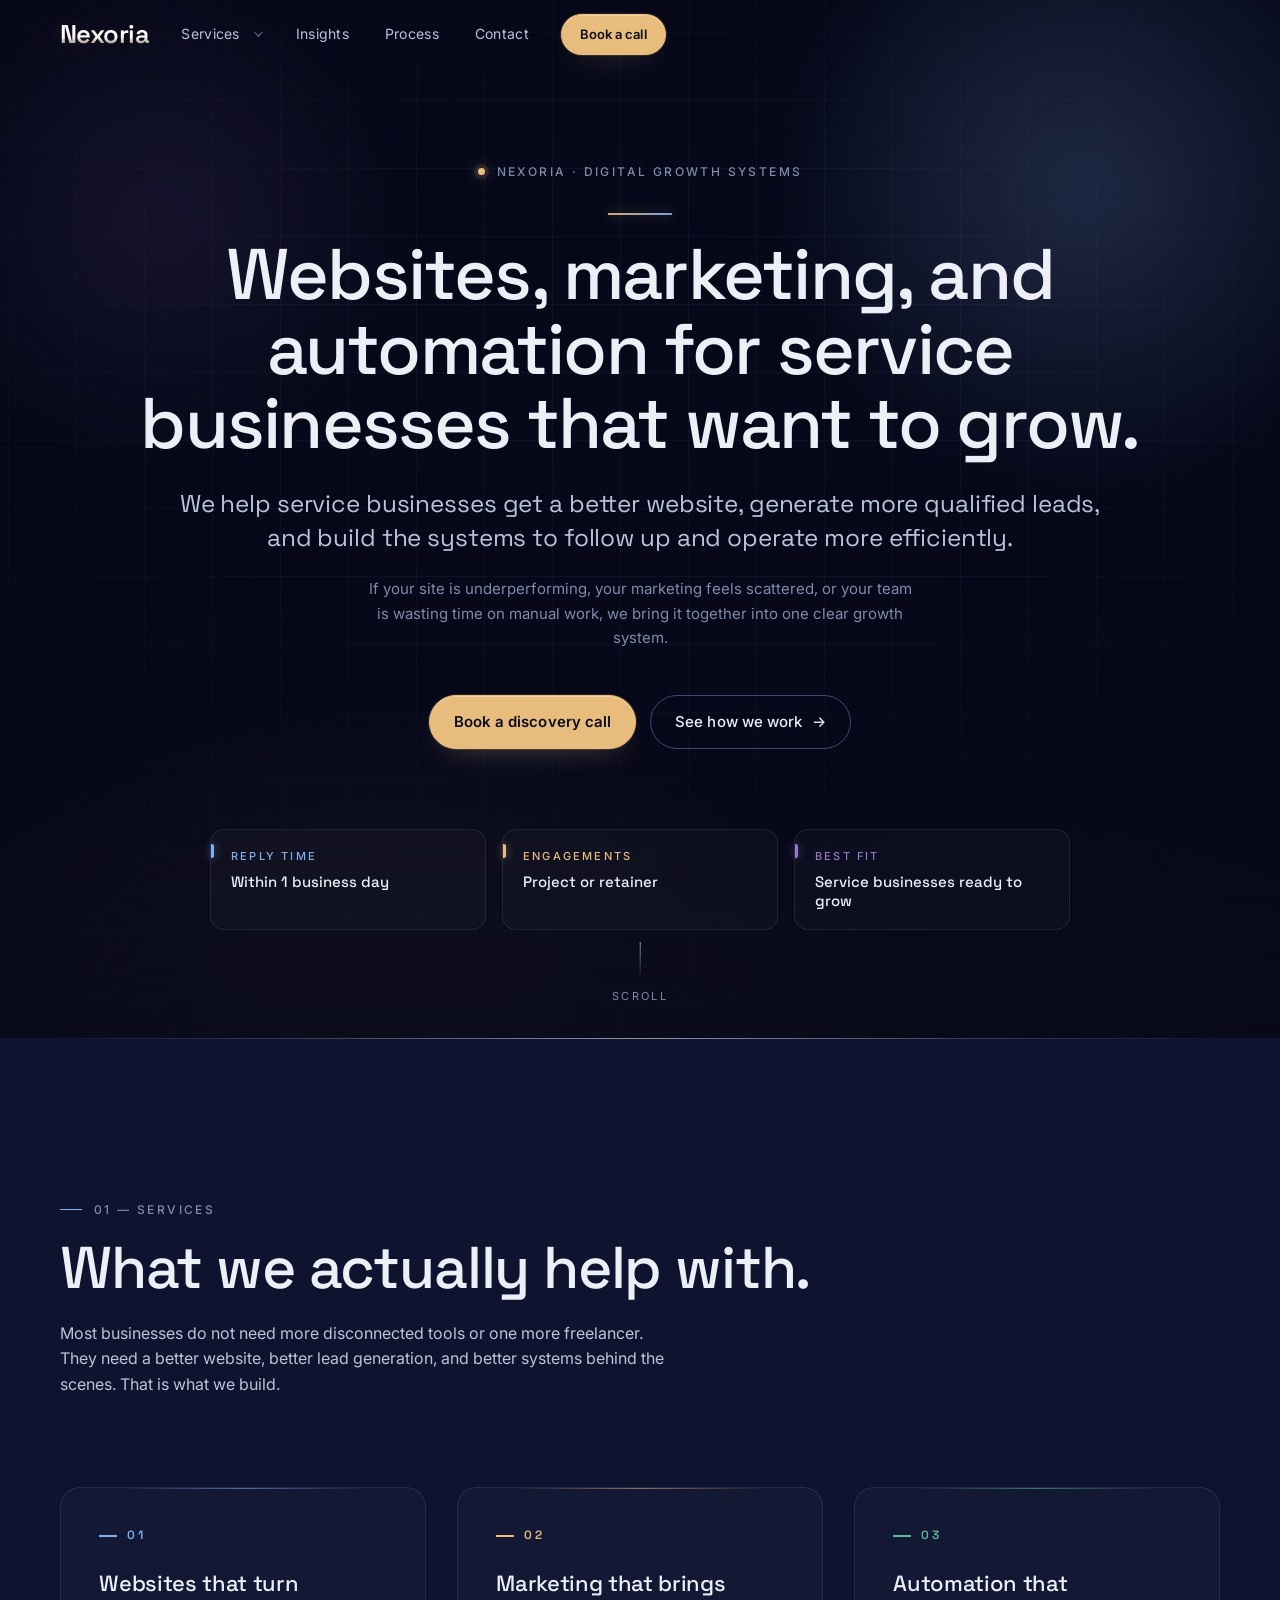
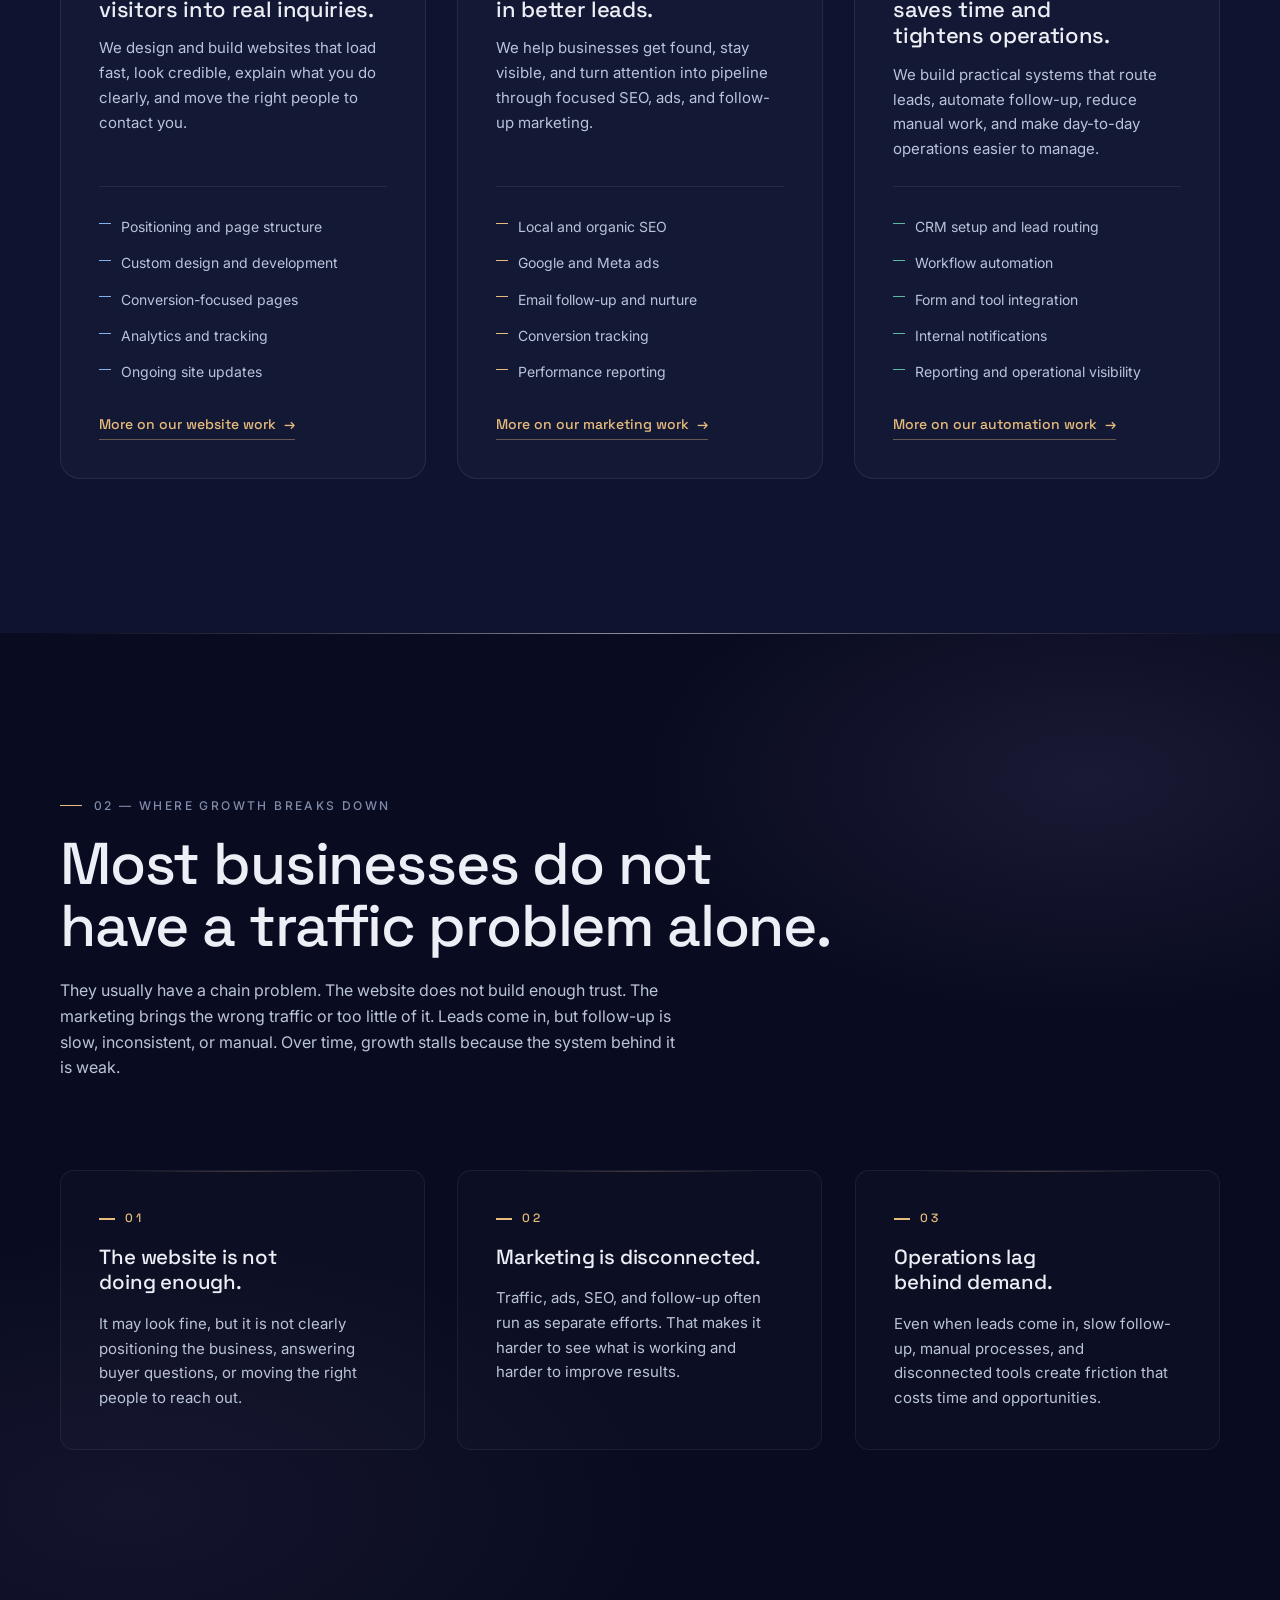
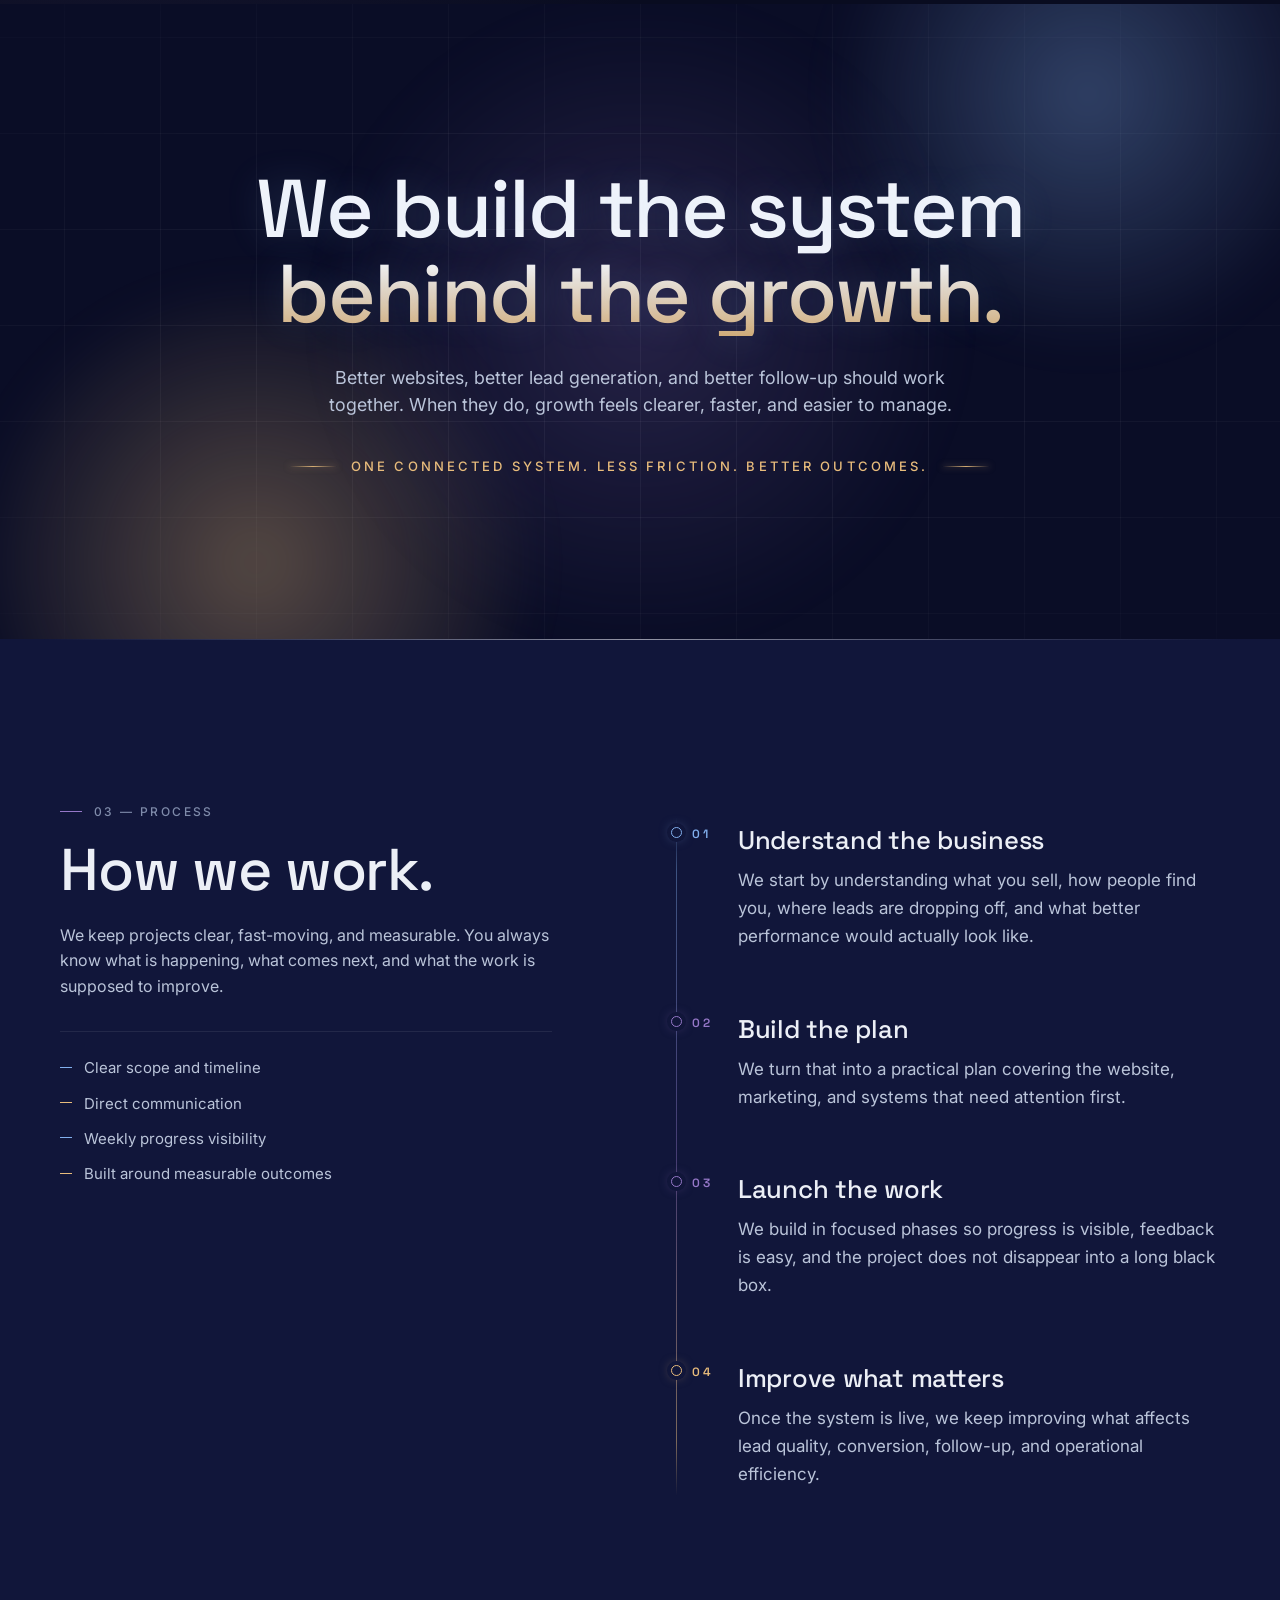
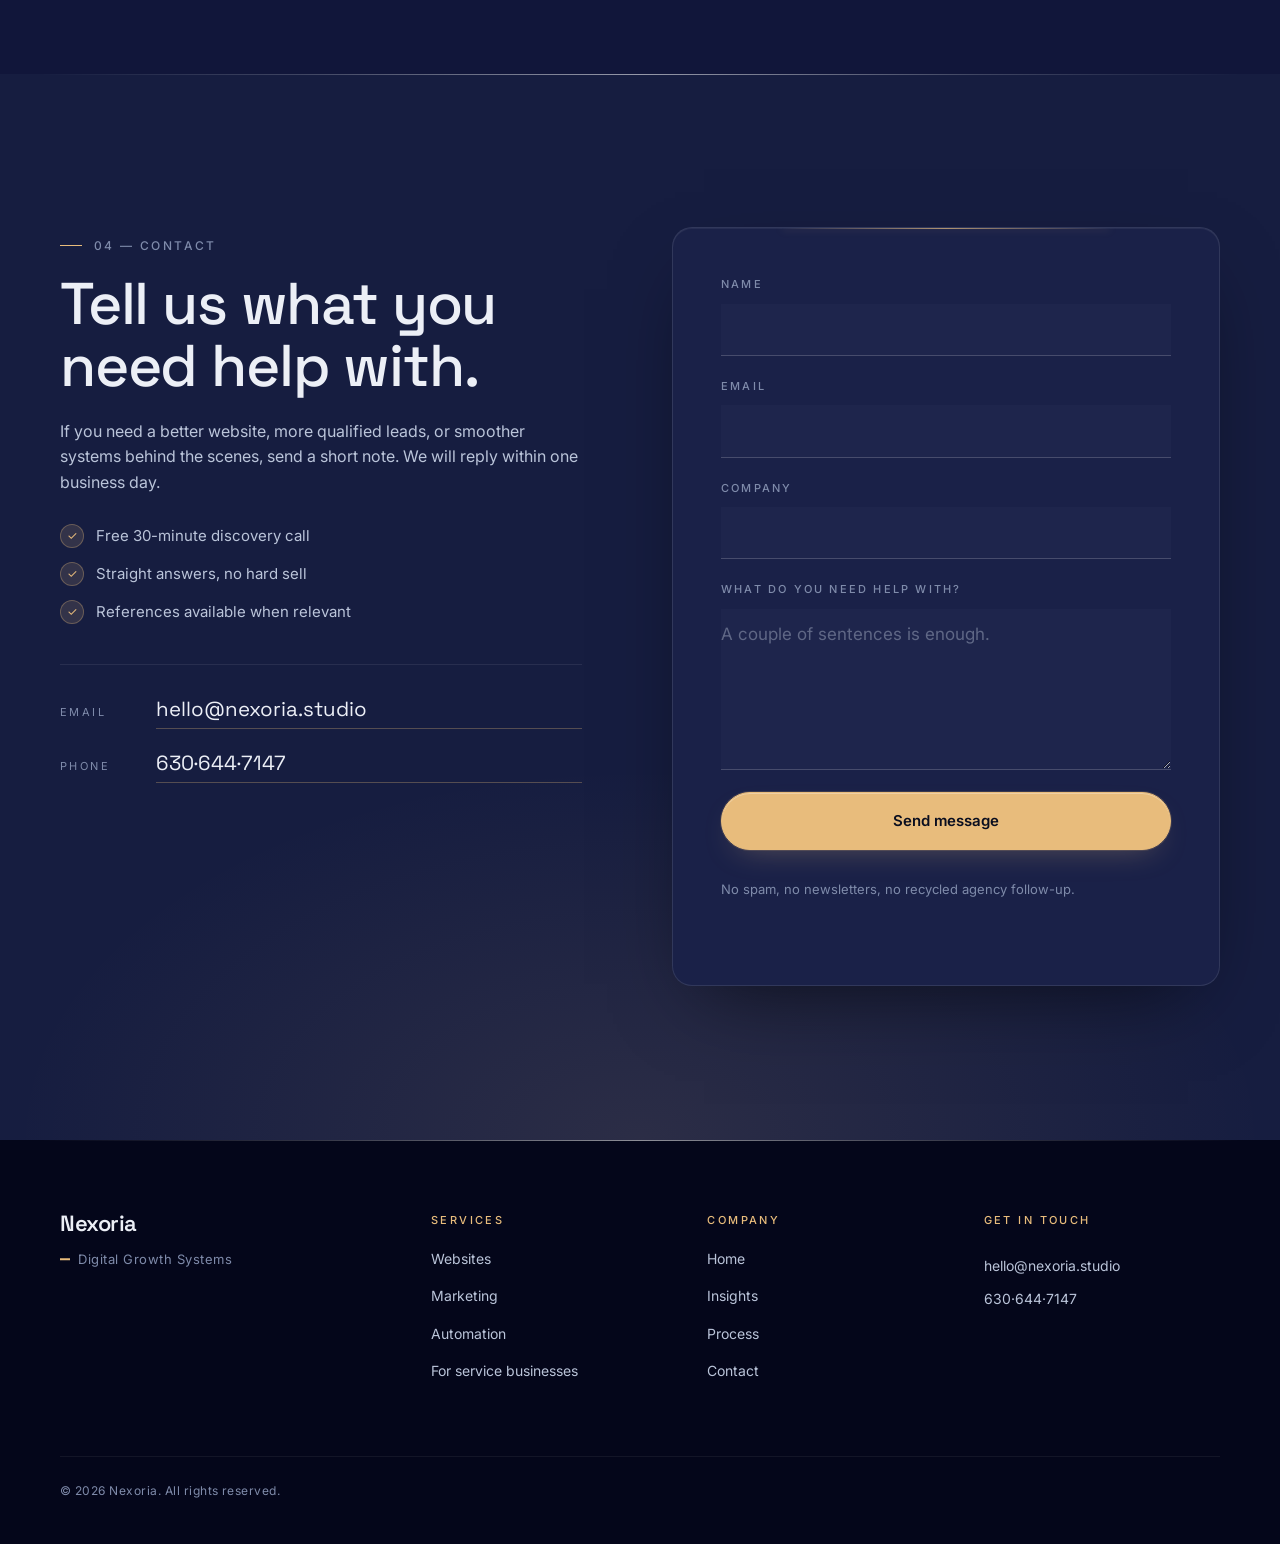
==== commit e0090c84: "Expand site: service pages, industry page, insights + 3 articles NEW PAGES (root) - websites.html   " ====
--- a/index.html
+++ b/index.html
@@ -48,7 +48,17 @@
 
       <nav class="site-nav" aria-label="Primary">
         <ul>
-          <li><a href="#services">Services</a></li>
+          <li class="has-dropdown">
+            <button class="dropdown-trigger" type="button" aria-haspopup="true" aria-expanded="false" aria-controls="servicesDropdown">Services</button>
+            <div class="dropdown" id="servicesDropdown" role="menu">
+              <a href="websites.html" role="menuitem">Websites</a>
+              <a href="marketing.html" role="menuitem">Marketing</a>
+              <a href="automation.html" role="menuitem">Automation</a>
+              <div class="dropdown-divider" role="separator"></div>
+              <a href="service-businesses.html" role="menuitem">For service businesses</a>
+            </div>
+          </li>
+          <li><a href="insights.html">Insights</a></li>
           <li><a href="#process">Process</a></li>
           <li><a href="#contact">Contact</a></li>
         </ul>
@@ -63,7 +73,16 @@
 
     <div class="mobile-nav" id="mobileNav" hidden>
       <ul>
-        <li><a href="#services">Services</a></li>
+        <li>
+          <span class="mobile-section-label">Services</span>
+          <ul class="mobile-sub">
+            <li><a href="websites.html">Websites</a></li>
+            <li><a href="marketing.html">Marketing</a></li>
+            <li><a href="automation.html">Automation</a></li>
+            <li><a href="service-businesses.html">For service businesses</a></li>
+          </ul>
+        </li>
+        <li><a href="insights.html">Insights</a></li>
         <li><a href="#process">Process</a></li>
         <li><a href="#contact">Contact</a></li>
         <li><a class="btn btn-primary" href="#contact">Book a call</a></li>
@@ -80,6 +99,11 @@
         <div class="hero-glow"></div>
         <div class="hero-horizon"></div>
         <div class="hero-vignette"></div>
+        <div class="hero-traces">
+          <span class="trace trace--1"></span>
+          <span class="trace trace--2"></span>
+          <span class="trace trace--3"></span>
+        </div>
       </div>
 
       <div class="container hero-inner">
@@ -144,6 +168,7 @@
                 <li>Analytics and tracking</li>
                 <li>Ongoing site updates</li>
               </ul>
+              <a class="service-link" href="websites.html">More on our website work <span aria-hidden="true">&rarr;</span></a>
             </div>
           </li>
           <li class="service">
@@ -158,6 +183,7 @@
                 <li>Conversion tracking</li>
                 <li>Performance reporting</li>
               </ul>
+              <a class="service-link" href="marketing.html">More on our marketing work <span aria-hidden="true">&rarr;</span></a>
             </div>
           </li>
           <li class="service">
@@ -172,6 +198,7 @@
                 <li>Internal notifications</li>
                 <li>Reporting and operational visibility</li>
               </ul>
+              <a class="service-link" href="automation.html">More on our automation work <span aria-hidden="true">&rarr;</span></a>
             </div>
           </li>
         </ol>
@@ -342,21 +369,34 @@
   <footer class="site-footer">
     <div class="container footer-inner">
       <div class="footer-brand">
-        <a class="brand" href="#top" aria-label="Nexoria — home">
+        <a class="brand" href="index.html" aria-label="Nexoria — home">
           <span class="brand-name brand-name--footer">Nexoria</span>
         </a>
         <p class="footer-tag">Digital Growth Systems</p>
       </div>
 
-      <nav class="footer-nav" aria-label="Footer">
+      <nav class="footer-nav" aria-label="Footer — Services">
+        <p class="footer-nav-label">Services</p>
         <ul>
-          <li><a href="#services">Services</a></li>
-          <li><a href="#process">Process</a></li>
-          <li><a href="#contact">Contact</a></li>
+          <li><a href="websites.html">Websites</a></li>
+          <li><a href="marketing.html">Marketing</a></li>
+          <li><a href="automation.html">Automation</a></li>
+          <li><a href="service-businesses.html">For service businesses</a></li>
         </ul>
       </nav>
 
+      <nav class="footer-nav" aria-label="Footer — Company">
+        <p class="footer-nav-label">Company</p>
+        <ul>
+          <li><a href="index.html">Home</a></li>
+          <li><a href="insights.html">Insights</a></li>
+          <li><a href="index.html#process">Process</a></li>
+          <li><a href="index.html#contact">Contact</a></li>
+        </ul>
+      </nav>
+
       <div class="footer-contact">
+        <p class="footer-nav-label">Get in touch</p>
         <a href="mailto:hello@nexoria.studio">hello@nexoria.studio</a>
         <a href="tel:+16306447147">630&middot;644&middot;7147</a>
       </div>
--- a/style.css
+++ b/style.css
@@ -305,15 +305,24 @@
 .site-nav ul {
   display: flex; align-items: center; gap: 36px;
 }
-.site-nav a {
+.site-nav a,
+.dropdown-trigger {
+  font-family: inherit;
   font-size: 14px;
   color: var(--ink-soft);
   letter-spacing: 0.02em;
   padding: 8px 0;
   position: relative;
   transition: color .2s var(--ease);
-}
-.site-nav a::after {
+  background: transparent;
+  border: none;
+  cursor: pointer;
+  display: inline-flex;
+  align-items: center;
+  gap: 6px;
+}
+.site-nav a::after,
+.dropdown-trigger::after {
   content: ""; position: absolute; left: 0; right: 0; bottom: 0;
   height: 1px;
   background: linear-gradient(to right, transparent, var(--accent-warm), transparent);
@@ -321,8 +330,82 @@
   transition: transform .4s var(--ease);
   box-shadow: 0 0 8px rgba(232, 188, 124, 0.45);
 }
-.site-nav a:hover { color: var(--ink); }
-.site-nav a:hover::after { transform: scaleX(1); }
+.site-nav a:hover,
+.site-nav a[aria-current="page"],
+.dropdown-trigger:hover { color: var(--ink); }
+.site-nav a:hover::after,
+.site-nav a[aria-current="page"]::after,
+.dropdown-trigger:hover::after,
+.has-dropdown:hover .dropdown-trigger::after,
+.has-dropdown:focus-within .dropdown-trigger::after { transform: scaleX(1); }
+
+/* Services dropdown */
+.has-dropdown { position: relative; }
+.dropdown-trigger {
+  /* override default ::after that lives inside the inline flex */
+}
+.dropdown-trigger::before {
+  content: "";
+  display: inline-block;
+  width: 6px;
+  height: 6px;
+  border-right: 1.5px solid currentColor;
+  border-bottom: 1.5px solid currentColor;
+  transform: rotate(45deg) translateY(-2px);
+  opacity: 0.6;
+  transition: transform .25s var(--ease), opacity .25s var(--ease);
+  margin-left: 8px;
+  order: 2;
+}
+.has-dropdown:hover .dropdown-trigger::before,
+.has-dropdown:focus-within .dropdown-trigger::before,
+.dropdown-trigger[aria-expanded="true"]::before { opacity: 1; }
+
+.dropdown {
+  position: absolute;
+  top: calc(100% + 14px);
+  left: 50%;
+  min-width: 240px;
+  background: rgba(7, 9, 26, 0.96);
+  -webkit-backdrop-filter: saturate(160%) blur(20px);
+  backdrop-filter: saturate(160%) blur(20px);
+  border: 1px solid rgba(255, 255, 255, 0.10);
+  border-radius: var(--radius-lg);
+  padding: 12px;
+  box-shadow: 0 30px 70px -20px rgba(0, 0, 0, 0.8);
+  opacity: 0;
+  visibility: hidden;
+  transform: translateX(-50%) translateY(-8px);
+  transition: opacity .25s var(--ease), transform .25s var(--ease), visibility .25s var(--ease);
+  z-index: 60;
+}
+.has-dropdown:hover .dropdown,
+.has-dropdown:focus-within .dropdown,
+.dropdown-trigger[aria-expanded="true"] + .dropdown {
+  opacity: 1;
+  visibility: visible;
+  transform: translateX(-50%) translateY(0);
+}
+.dropdown a {
+  display: block;
+  padding: 10px 14px;
+  font-size: 14px;
+  color: var(--ink-soft);
+  border-radius: var(--radius);
+  transition: background-color .15s, color .15s;
+  letter-spacing: 0;
+}
+.dropdown a:hover,
+.dropdown a:focus-visible {
+  background: rgba(232, 188, 124, 0.10);
+  color: var(--ink);
+}
+.dropdown a::after { display: none; }
+.dropdown-divider {
+  height: 1px;
+  background: var(--line);
+  margin: 8px 4px;
+}
 
 .header-cta {
   padding: 9px 18px;
@@ -364,6 +447,29 @@
   border-bottom: 1px solid var(--line-on-dark);
 }
 .mobile-nav .btn { margin-top: 14px; width: 100%; padding: 14px; }
+.mobile-section-label {
+  display: block;
+  padding: 18px 4px 8px;
+  font-size: 11px;
+  letter-spacing: 0.22em;
+  text-transform: uppercase;
+  color: var(--muted);
+  font-weight: 500;
+}
+.mobile-sub {
+  display: flex;
+  flex-direction: column;
+  gap: 0;
+  padding: 0 0 0 16px;
+  margin: 0;
+  list-style: none;
+}
+.mobile-sub li { list-style: none; }
+.mobile-sub a {
+  padding: 12px 4px;
+  font-size: 16px;
+  color: var(--ink-soft);
+}
 
 /* =========================================================
    HERO — most layered: blue + gold + purple zones
@@ -1143,7 +1249,7 @@
 }
 .footer-inner {
   display: grid;
-  grid-template-columns: 1.2fr 1fr 1fr;
+  grid-template-columns: 1.4fr 1fr 1fr 1fr;
   gap: 40px;
   align-items: start;
 }
@@ -1154,6 +1260,14 @@
   color: var(--muted);
   letter-spacing: 0.04em;
 }
+.footer-nav-label {
+  font-size: 11px;
+  letter-spacing: 0.22em;
+  text-transform: uppercase;
+  color: var(--accent-warm);
+  font-weight: 500;
+  margin: 0 0 16px;
+}
 .footer-nav ul { display: flex; flex-direction: column; gap: 10px; }
 .footer-nav a, .footer-contact a {
   font-size: 14px;
@@ -1162,6 +1276,14 @@
 }
 .footer-nav a:hover, .footer-contact a:hover { color: var(--accent-warm); }
 .footer-contact { display: flex; flex-direction: column; gap: 10px; }
+
+@media (max-width: 960px) {
+  .footer-inner { grid-template-columns: 1fr 1fr; gap: 32px; }
+  .footer-brand { grid-column: 1 / -1; }
+}
+@media (max-width: 560px) {
+  .footer-inner { grid-template-columns: 1fr; }
+}
 
 .footer-fine {
   grid-column: 1 / -1;
@@ -1207,7 +1329,6 @@
   .process-num { padding-left: 28px; }
 
   .contact-grid { grid-template-columns: 1fr; gap: 48px; }
-  .footer-inner { grid-template-columns: 1fr; gap: 32px; }
 
   .hero-meta { grid-template-columns: 1fr; gap: 12px; }
 
@@ -1315,6 +1436,55 @@
   background: linear-gradient(to right, transparent, rgba(232, 188, 124, 0.30) 22%, rgba(232, 188, 124, 0.80) 50%, rgba(232, 188, 124, 0.30) 78%, transparent);
 }
 
+/* Hero shooting-star traces — bright streaks that occasionally cross the grid */
+.hero-traces {
+  position: absolute;
+  inset: 0;
+  pointer-events: none;
+  overflow: hidden;
+  z-index: 0;
+}
+.trace {
+  position: absolute;
+  top: 0;
+  left: 0;
+  width: 220px;
+  height: 1.5px;
+  border-radius: 2px;
+  background: linear-gradient(
+    to right,
+    transparent 0%,
+    rgba(180, 210, 255, 0) 12%,
+    rgba(180, 210, 255, 0.55) 75%,
+    rgba(245, 250, 255, 0.95) 100%
+  );
+  filter: drop-shadow(0 0 6px rgba(180, 210, 255, 0.55));
+  opacity: 0;
+  will-change: transform, opacity;
+}
+@keyframes shootA {
+  0%, 100% { opacity: 0; }
+  3%       { transform: translate(-15vw, 12vh) rotate(22deg); opacity: 1; }
+  15%      { transform: translate(115vw, 65vh) rotate(22deg); opacity: 0; }
+}
+@keyframes shootB {
+  0%, 100% { opacity: 0; }
+  3%       { transform: translate(-15vw, 40vh) rotate(10deg); opacity: 1; }
+  16%      { transform: translate(115vw, 60vh) rotate(10deg); opacity: 0; }
+}
+@keyframes shootC {
+  0%, 100% { opacity: 0; }
+  4%       { transform: translate(-10vw, 75vh) rotate(-15deg); opacity: 1; }
+  17%      { transform: translate(115vw, 55vh) rotate(-15deg); opacity: 0; }
+}
+.trace--1 { width: 240px; animation: shootA 12s linear infinite; animation-delay: 1.2s; }
+.trace--2 { width: 200px; animation: shootB 15s linear infinite; animation-delay: 5s; }
+.trace--3 { width: 220px; animation: shootC 14s linear infinite; animation-delay: 9.5s; }
+
+@media (prefers-reduced-motion: reduce) {
+  .trace { animation: none !important; opacity: 0 !important; }
+}
+
 /* Hero scroll line — sky tint */
 .hero-scroll-line {
   background: linear-gradient(to bottom, rgba(130, 176, 238, 0.90), transparent);
@@ -1354,3 +1524,408 @@
   color: var(--accent-warm);
   font-weight: 500;
 }
+
+/* =========================================================
+   Sub-page variants
+   ========================================================= */
+
+/* Sub-page hero — shorter, no shooting traces, same atmosphere */
+.hero--sub {
+  min-height: auto;
+  padding-top: clamp(140px, 16vh, 200px);
+  padding-bottom: clamp(60px, 9vh, 100px);
+}
+.hero--sub .hero-heading {
+  font-size: clamp(36px, 4.8vw, 64px);
+  max-width: 26ch;
+  margin-top: 8px;
+}
+.hero--sub .hero-tagline { font-size: clamp(17px, 1.4vw, 22px); }
+.hero--sub .hero-sub    { margin-bottom: 32px; }
+.hero--sub .hero-actions { margin-bottom: 0; }
+.hero--sub .hero-meta    { display: none; }
+.hero--sub .hero-scroll  { display: none; }
+.hero--sub .hero-heading::before { width: 48px; margin-bottom: 18px; }
+
+/* "Learn more →" link at the bottom of a service card on the homepage */
+.service-link {
+  display: inline-flex;
+  align-items: center;
+  gap: 8px;
+  margin-top: 22px;
+  font-family: var(--font-display);
+  font-size: 14px;
+  font-weight: 500;
+  letter-spacing: 0;
+  color: var(--accent-warm);
+  border-bottom: 1px solid rgba(232, 188, 124, 0.40);
+  padding-bottom: 4px;
+  width: fit-content;
+  transition: color .25s var(--ease), border-color .25s var(--ease), gap .25s var(--ease);
+}
+.service-link:hover {
+  color: var(--ink);
+  border-bottom-color: var(--ink);
+  gap: 12px;
+}
+
+/* Inline next-step CTA — used at end of sub-page sections to point home */
+.next-step {
+  display: flex;
+  flex-wrap: wrap;
+  gap: 18px;
+  align-items: center;
+  justify-content: center;
+  padding-top: 36px;
+  border-top: 1px solid var(--line);
+}
+
+/* Cross-links / "Related" boxes */
+.related-grid {
+  display: grid;
+  grid-template-columns: repeat(3, minmax(0, 1fr));
+  gap: clamp(16px, 2vw, 24px);
+}
+@media (max-width: 760px) { .related-grid { grid-template-columns: 1fr; } }
+.related-card {
+  display: block;
+  padding: 24px 26px;
+  background: rgba(255, 255, 255, 0.025);
+  border: 1px solid var(--line);
+  border-radius: var(--radius-lg);
+  color: var(--ink);
+  transition: transform .35s var(--ease), border-color .25s var(--ease), background-color .25s var(--ease);
+}
+.related-card:hover {
+  transform: translateY(-3px);
+  background: rgba(255, 255, 255, 0.04);
+  border-color: rgba(232, 188, 124, 0.35);
+}
+.related-card-label {
+  font-size: 11px;
+  letter-spacing: 0.22em;
+  text-transform: uppercase;
+  color: var(--accent-warm);
+  font-weight: 500;
+  margin: 0 0 10px;
+}
+.related-card-title {
+  font-family: var(--font-display);
+  font-size: 18px;
+  font-weight: 500;
+  letter-spacing: -0.01em;
+  line-height: 1.3;
+  color: var(--ink);
+  margin: 0;
+}
+
+/* =========================================================
+   Insights grid
+   ========================================================= */
+.insight-grid {
+  display: grid;
+  grid-template-columns: repeat(3, minmax(0, 1fr));
+  gap: clamp(20px, 2.4vw, 32px);
+}
+@media (max-width: 960px) { .insight-grid { grid-template-columns: 1fr; } }
+
+.insight-card {
+  display: flex;
+  flex-direction: column;
+  padding: clamp(28px, 3vw, 40px);
+  background: rgba(255, 255, 255, 0.025);
+  border: 1px solid var(--line);
+  border-radius: var(--radius-xl);
+  color: var(--ink);
+  transition: transform .4s var(--ease), border-color .25s var(--ease), background-color .25s var(--ease), box-shadow .35s var(--ease);
+  position: relative;
+  overflow: hidden;
+  min-height: 280px;
+}
+.insight-card::before {
+  content: "";
+  position: absolute;
+  top: 0; left: 18%; right: 18%;
+  height: 1px;
+  background: linear-gradient(to right, transparent, rgba(130, 176, 238, 0.55), transparent);
+  opacity: 0.55;
+  transition: opacity .3s var(--ease);
+}
+.insight-card:hover {
+  transform: translateY(-4px);
+  border-color: rgba(130, 176, 238, 0.35);
+  background: rgba(255, 255, 255, 0.04);
+  box-shadow: 0 24px 60px -28px rgba(90, 143, 224, 0.30);
+}
+.insight-card:hover::before { opacity: 1; }
+.insight-card-tag {
+  font-size: 11px;
+  letter-spacing: 0.22em;
+  text-transform: uppercase;
+  color: var(--accent-hi);
+  font-weight: 500;
+  margin: 0 0 14px;
+  display: inline-flex;
+  align-items: center;
+  gap: 10px;
+}
+.insight-card-tag::before {
+  content: "";
+  width: 16px;
+  height: 1.5px;
+  background: var(--accent-hi);
+  display: inline-block;
+}
+.insight-card-title {
+  font-family: var(--font-display);
+  font-weight: 500;
+  font-size: clamp(20px, 1.6vw, 24px);
+  letter-spacing: -0.015em;
+  line-height: 1.25;
+  color: var(--ink);
+  margin: 0 0 16px;
+  text-wrap: balance;
+}
+.insight-card-desc {
+  color: var(--ink-soft);
+  font-size: 15px;
+  line-height: 1.6;
+  margin: 0 0 22px;
+  flex: 1;
+}
+.insight-card-cta {
+  font-family: var(--font-display);
+  font-size: 13px;
+  font-weight: 500;
+  color: var(--accent-warm);
+  letter-spacing: 0.02em;
+  display: inline-flex;
+  align-items: center;
+  gap: 8px;
+  margin-top: auto;
+  transition: gap .25s var(--ease);
+}
+.insight-card:hover .insight-card-cta { gap: 12px; }
+
+/* =========================================================
+   Article (long-form) prose
+   ========================================================= */
+.article-prose {
+  max-width: 720px;
+  margin: 0 auto;
+  font-size: 17px;
+  line-height: 1.75;
+  color: var(--ink-soft);
+}
+.article-prose > * + * { margin-top: 1.2em; }
+.article-prose p { margin: 0; }
+.article-prose h2 {
+  font-family: var(--font-display);
+  font-weight: 500;
+  font-size: clamp(24px, 2.2vw, 32px);
+  letter-spacing: -0.015em;
+  line-height: 1.25;
+  color: var(--ink);
+  margin: 2em 0 0.6em;
+  text-wrap: balance;
+}
+.article-prose h3 {
+  font-family: var(--font-display);
+  font-weight: 500;
+  font-size: clamp(18px, 1.4vw, 22px);
+  letter-spacing: -0.005em;
+  color: var(--ink);
+  margin: 1.6em 0 0.4em;
+}
+.article-prose ul,
+.article-prose ol {
+  padding-left: 0;
+  list-style: none;
+}
+.article-prose ul li,
+.article-prose ol li {
+  position: relative;
+  padding-left: 22px;
+  margin: 8px 0;
+}
+.article-prose ul li::before {
+  content: "";
+  position: absolute;
+  left: 0;
+  top: 0.7em;
+  width: 12px;
+  height: 1px;
+  background: var(--accent-warm);
+}
+.article-prose ol { counter-reset: artnum; }
+.article-prose ol li::before {
+  counter-increment: artnum;
+  content: counter(artnum, decimal-leading-zero);
+  position: absolute;
+  left: 0;
+  top: 0;
+  font-family: var(--font-display);
+  font-size: 12px;
+  letter-spacing: 0.16em;
+  color: var(--accent-hi);
+  font-weight: 500;
+}
+.article-prose ol li { padding-left: 36px; }
+.article-prose strong { color: var(--ink); font-weight: 600; }
+.article-prose em { color: var(--accent-warm); font-style: normal; font-weight: 500; }
+.article-prose a {
+  color: var(--accent-warm);
+  border-bottom: 1px solid rgba(232, 188, 124, 0.40);
+  padding-bottom: 1px;
+  transition: color .2s, border-color .2s;
+}
+.article-prose a:hover {
+  color: var(--ink);
+  border-bottom-color: var(--ink);
+}
+.article-prose blockquote {
+  margin: 1.6em 0;
+  padding: 8px 0 8px 22px;
+  border-left: 2px solid var(--accent-warm);
+  color: var(--ink);
+  font-style: italic;
+}
+
+.article-meta {
+  max-width: 720px;
+  margin: 0 auto 28px;
+  display: inline-flex;
+  align-items: center;
+  gap: 14px;
+  font-size: 12px;
+  letter-spacing: 0.22em;
+  text-transform: uppercase;
+  color: var(--muted);
+  font-weight: 500;
+}
+.article-meta::before {
+  content: "";
+  display: inline-block;
+  width: 22px;
+  height: 1.5px;
+  background: var(--accent-hi);
+}
+.article-back {
+  display: inline-flex;
+  align-items: center;
+  gap: 8px;
+  font-size: 13px;
+  letter-spacing: 0.02em;
+  color: var(--muted);
+  margin-bottom: 24px;
+  transition: color .2s var(--ease);
+}
+.article-back:hover { color: var(--accent-warm); }
+
+/* Article CTA block at end of post */
+.article-cta {
+  max-width: 720px;
+  margin: 56px auto 0;
+  padding: 32px;
+  background: rgba(232, 188, 124, 0.06);
+  border: 1px solid rgba(232, 188, 124, 0.25);
+  border-radius: var(--radius-lg);
+  display: flex;
+  flex-direction: column;
+  gap: 16px;
+  text-align: center;
+}
+.article-cta h3 {
+  font-family: var(--font-display);
+  font-weight: 500;
+  font-size: 22px;
+  letter-spacing: -0.01em;
+  margin: 0;
+  color: var(--ink);
+}
+.article-cta p {
+  margin: 0;
+  color: var(--ink-soft);
+  font-size: 15px;
+}
+.article-cta .article-cta-buttons {
+  display: flex;
+  flex-wrap: wrap;
+  gap: 12px;
+  justify-content: center;
+  margin-top: 6px;
+}
+
+/* =========================================================
+   Generic "capability" card grid — used on service pages
+   ========================================================= */
+.capability-grid {
+  display: grid;
+  grid-template-columns: repeat(3, minmax(0, 1fr));
+  gap: clamp(20px, 2vw, 28px);
+}
+@media (max-width: 960px) { .capability-grid { grid-template-columns: 1fr 1fr; } }
+@media (max-width: 600px) { .capability-grid { grid-template-columns: 1fr; } }
+.capability {
+  padding: 26px 28px;
+  background: rgba(255, 255, 255, 0.025);
+  border: 1px solid var(--line);
+  border-radius: var(--radius-lg);
+  transition: border-color .25s var(--ease), background-color .25s var(--ease);
+}
+.capability:hover {
+  background: rgba(255, 255, 255, 0.04);
+  border-color: rgba(130, 176, 238, 0.30);
+}
+.capability h4 {
+  font-family: var(--font-display);
+  font-weight: 500;
+  font-size: 17px;
+  letter-spacing: -0.005em;
+  margin: 0 0 8px;
+  color: var(--ink);
+  display: inline-flex;
+  align-items: center;
+  gap: 10px;
+}
+.capability h4::before {
+  content: "";
+  display: inline-block;
+  width: 14px;
+  height: 1.5px;
+  background: var(--accent-hi);
+  flex-shrink: 0;
+}
+.capability p {
+  margin: 0;
+  color: var(--ink-soft);
+  font-size: 14px;
+  line-height: 1.6;
+}
+
+/* Outcome / checklist list — used on service pages */
+.outcome-list {
+  list-style: none;
+  padding: 0;
+  margin: 0;
+  display: grid;
+  grid-template-columns: 1fr 1fr;
+  gap: 14px 36px;
+}
+@media (max-width: 760px) { .outcome-list { grid-template-columns: 1fr; } }
+.outcome-list li {
+  position: relative;
+  padding-left: 28px;
+  font-size: 16px;
+  color: var(--ink-soft);
+  line-height: 1.6;
+}
+.outcome-list li::before {
+  content: "";
+  position: absolute;
+  left: 0;
+  top: 0.55em;
+  width: 16px;
+  height: 1.5px;
+  background: var(--accent-warm);
+}
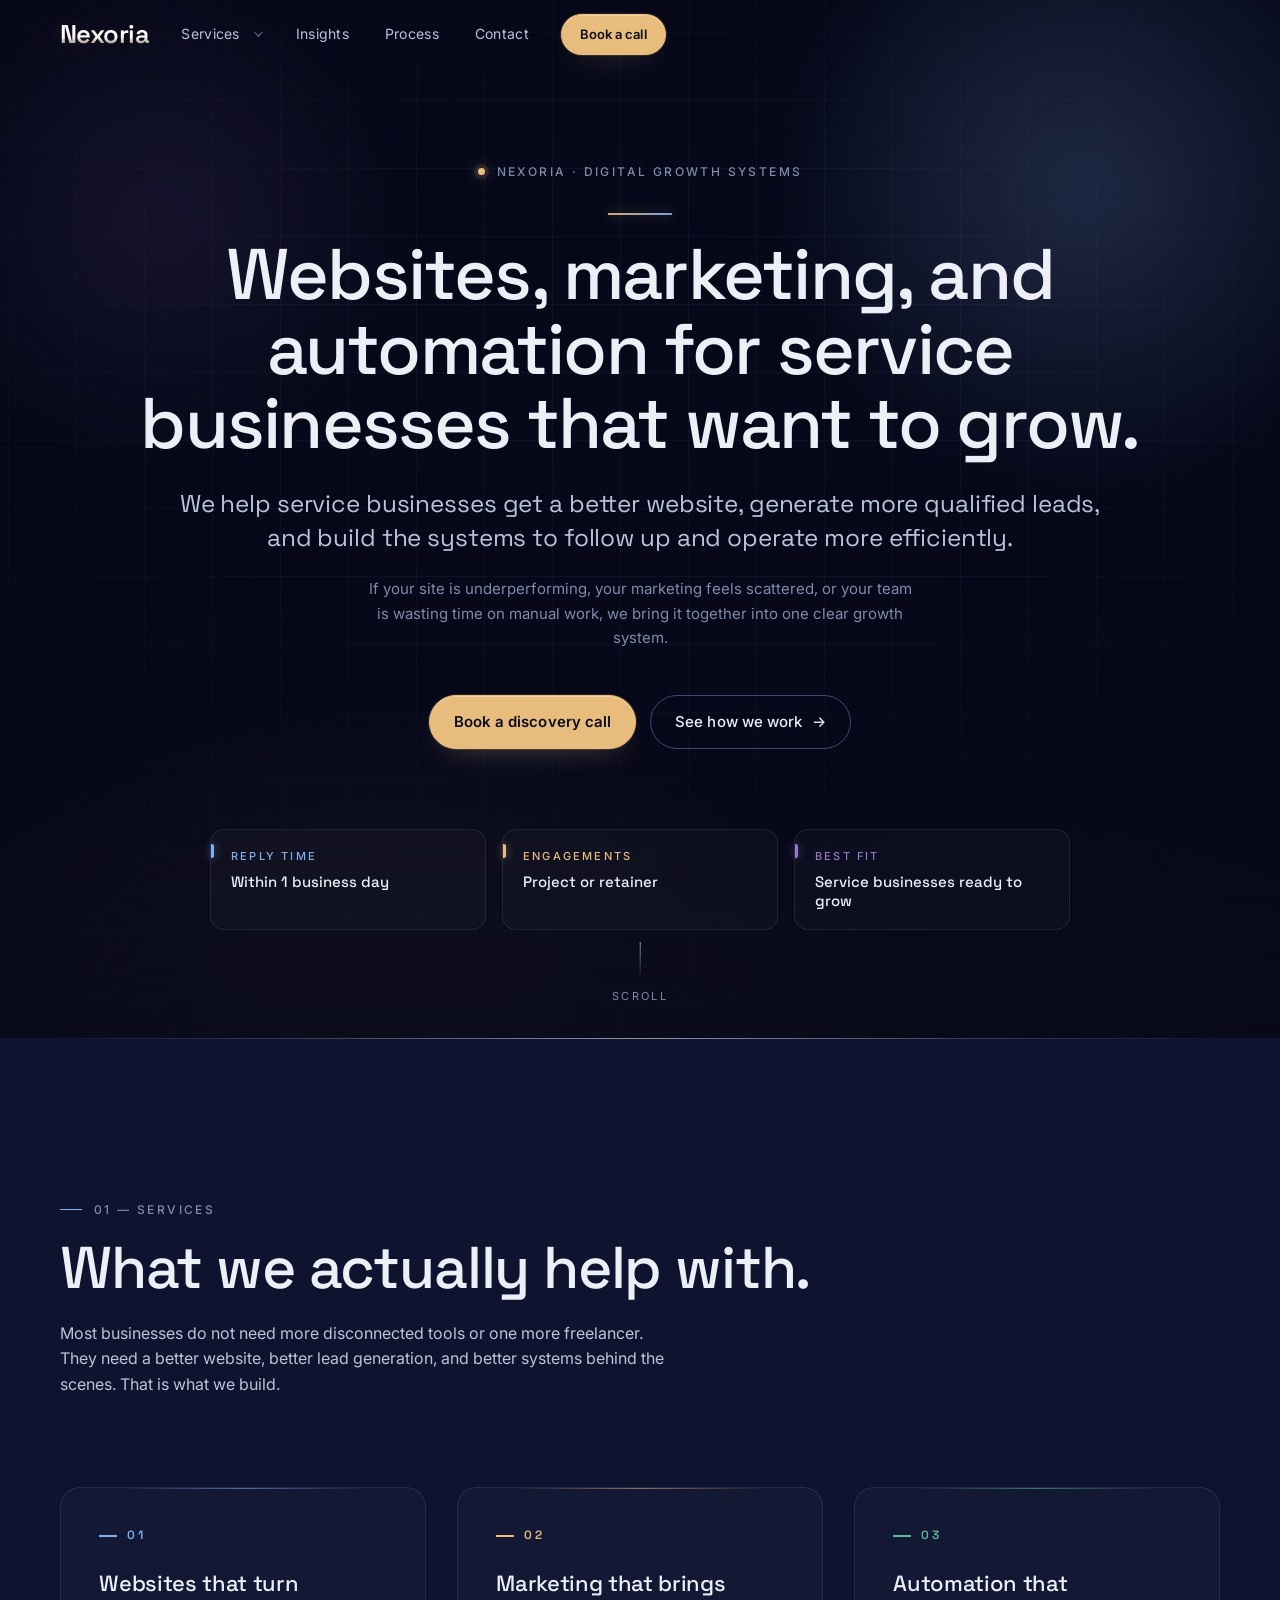
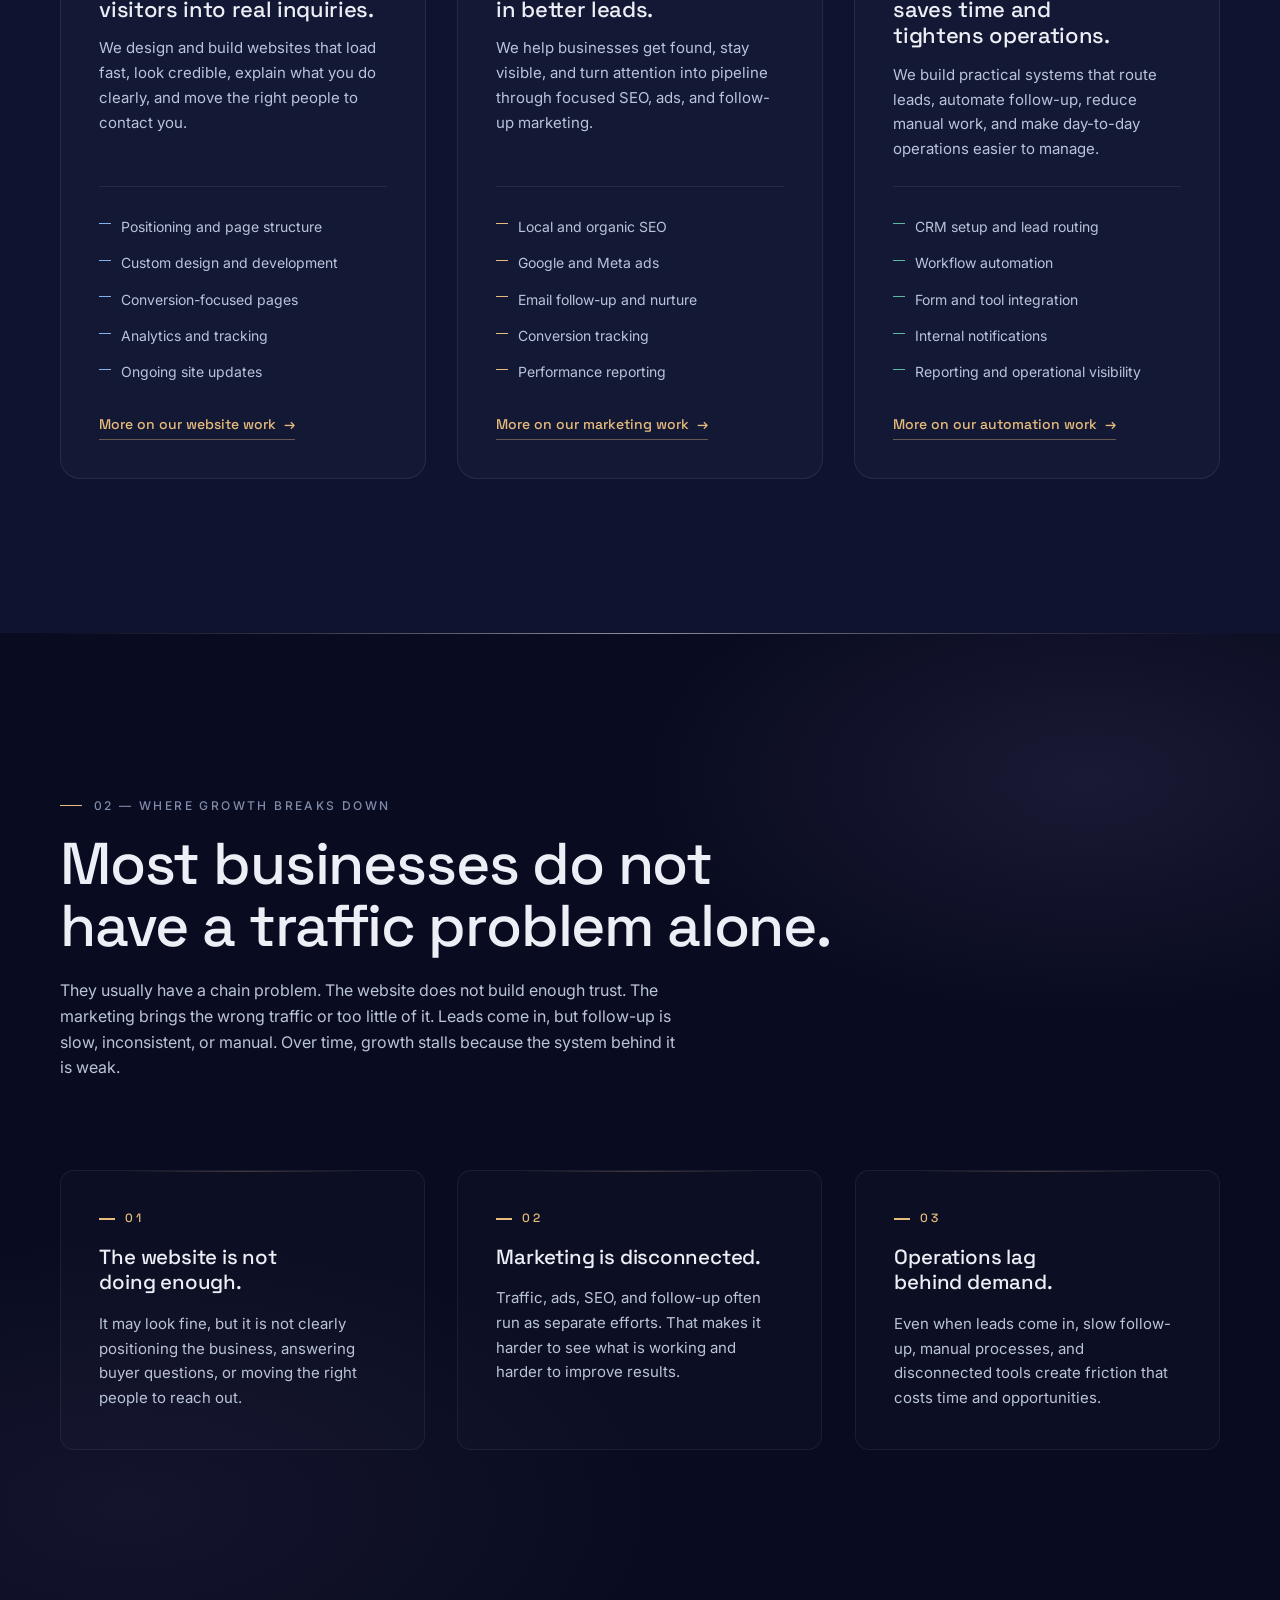
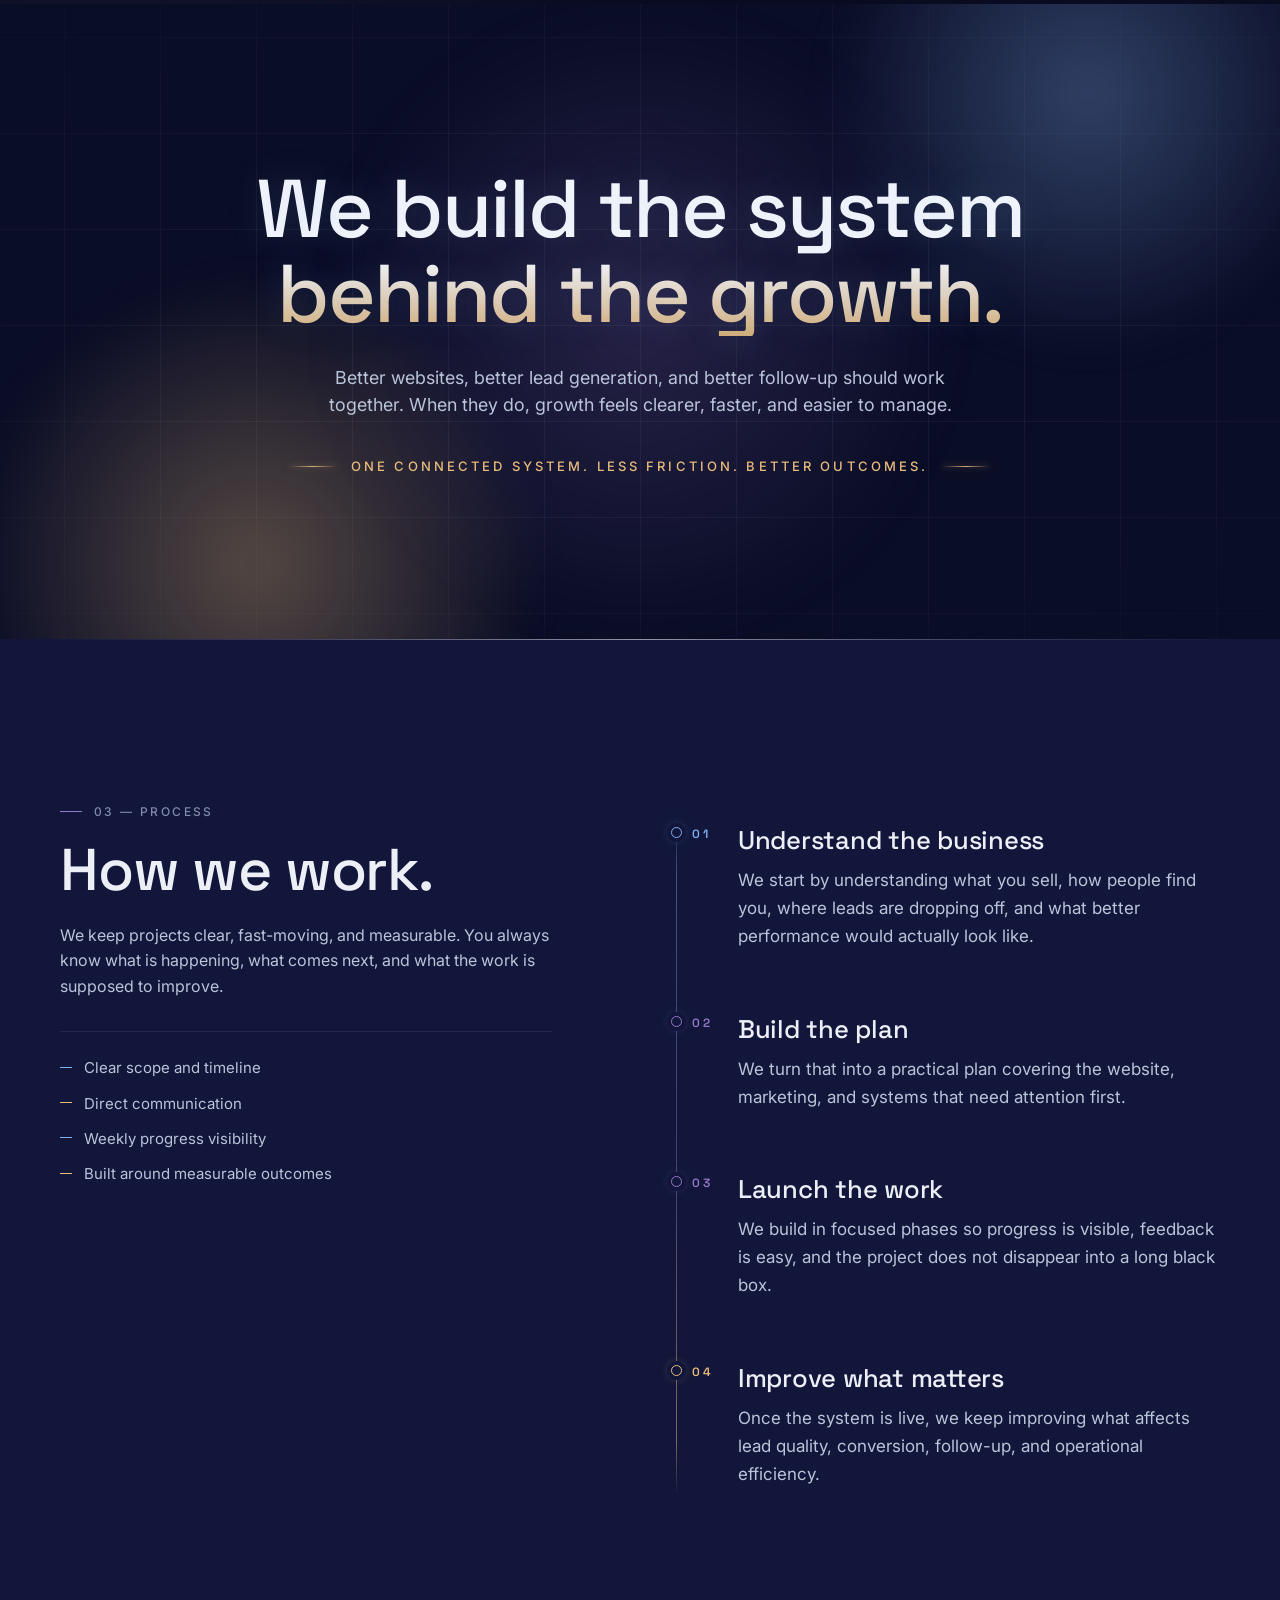
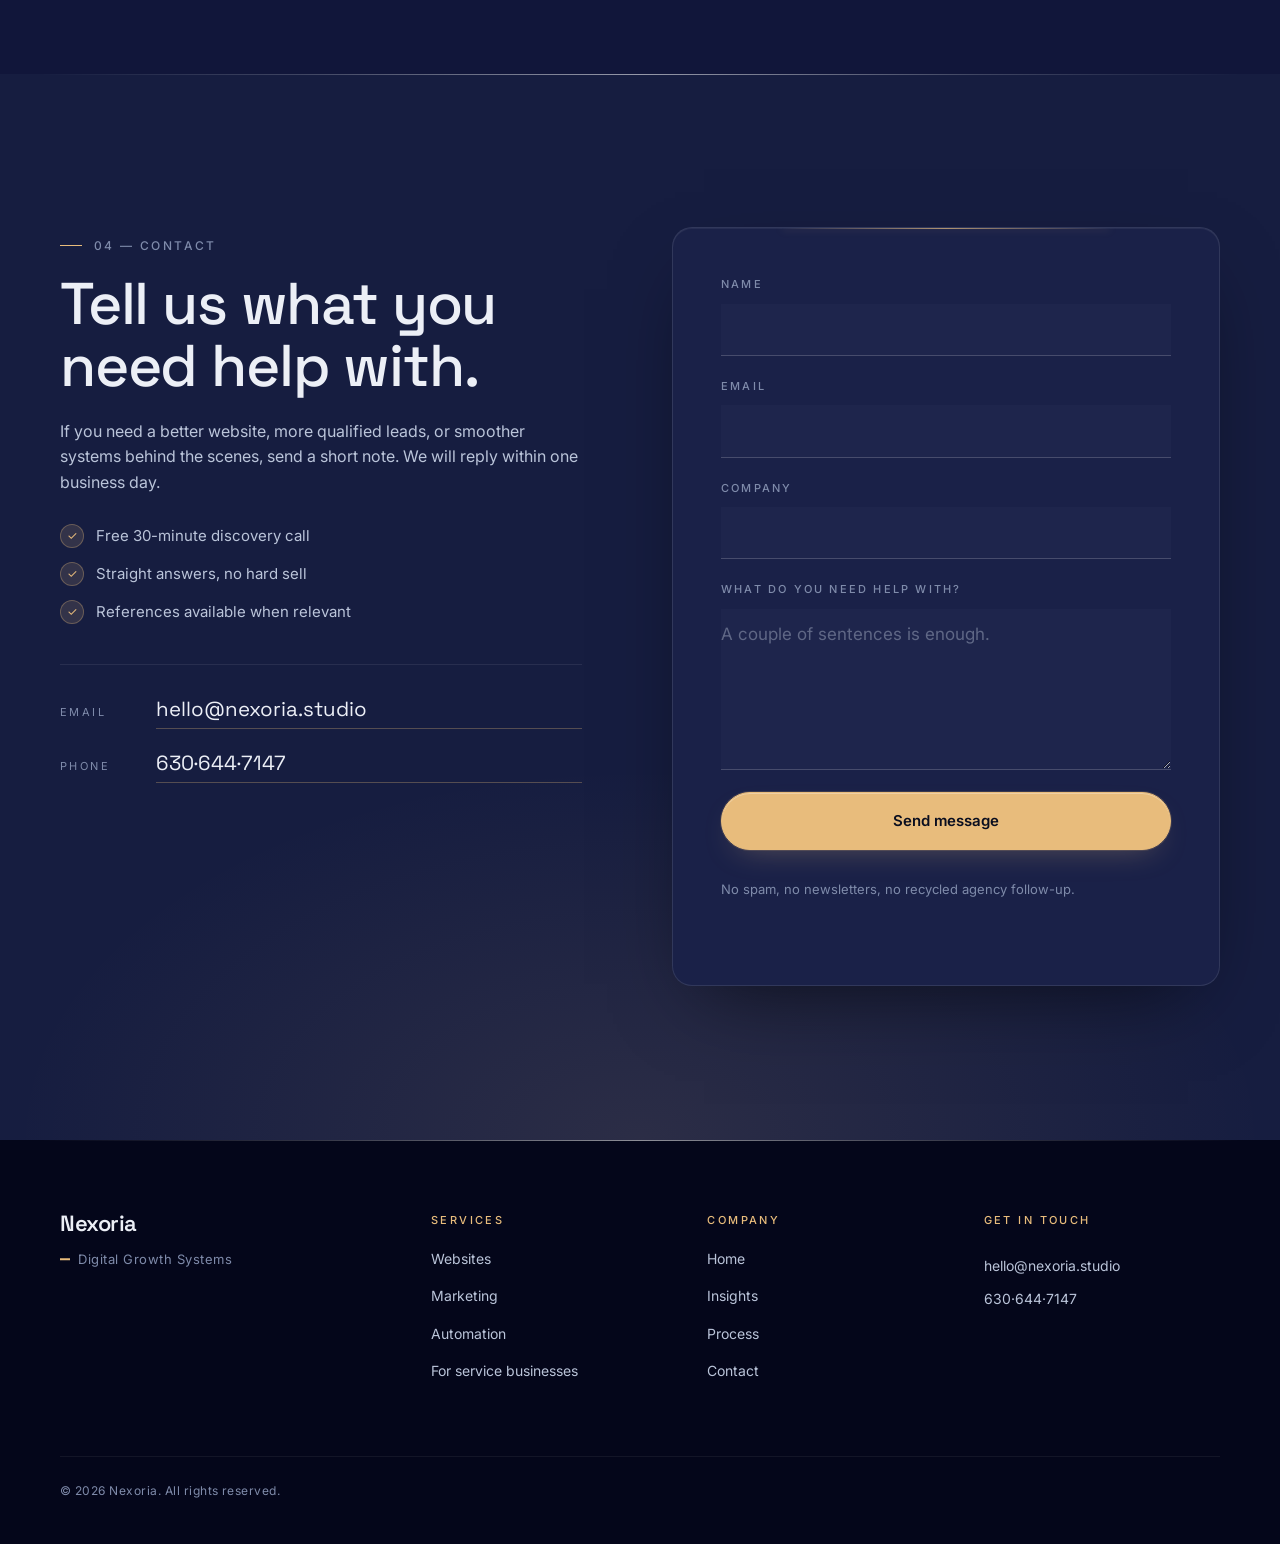
==== commit e135379c: "Replace shooting stars with continuous white grid tracers Six bright white lines now constantly run " ====
--- a/index.html
+++ b/index.html
@@ -99,10 +99,13 @@
         <div class="hero-glow"></div>
         <div class="hero-horizon"></div>
         <div class="hero-vignette"></div>
-        <div class="hero-traces">
-          <span class="trace trace--1"></span>
-          <span class="trace trace--2"></span>
-          <span class="trace trace--3"></span>
+        <div class="hero-tracers">
+          <span class="hero-tracer hero-tracer--h1"></span>
+          <span class="hero-tracer hero-tracer--h2"></span>
+          <span class="hero-tracer hero-tracer--h3"></span>
+          <span class="hero-tracer hero-tracer--v1"></span>
+          <span class="hero-tracer hero-tracer--v2"></span>
+          <span class="hero-tracer hero-tracer--v3"></span>
         </div>
       </div>
 
--- a/style.css
+++ b/style.css
@@ -1436,53 +1436,82 @@
   background: linear-gradient(to right, transparent, rgba(232, 188, 124, 0.30) 22%, rgba(232, 188, 124, 0.80) 50%, rgba(232, 188, 124, 0.30) 78%, transparent);
 }
 
-/* Hero shooting-star traces — bright streaks that occasionally cross the grid */
-.hero-traces {
+/* Hero grid tracers — bright white lines continuously running along the grid */
+.hero-tracers {
   position: absolute;
   inset: 0;
   pointer-events: none;
   overflow: hidden;
   z-index: 0;
 }
-.trace {
+.hero-tracer {
   position: absolute;
   top: 0;
   left: 0;
-  width: 220px;
+  width: 200px;
   height: 1.5px;
   border-radius: 2px;
   background: linear-gradient(
     to right,
     transparent 0%,
-    rgba(180, 210, 255, 0) 12%,
-    rgba(180, 210, 255, 0.55) 75%,
-    rgba(245, 250, 255, 0.95) 100%
+    rgba(255, 255, 255, 0) 8%,
+    rgba(255, 255, 255, 0.55) 70%,
+    rgba(255, 255, 255, 1) 100%
   );
-  filter: drop-shadow(0 0 6px rgba(180, 210, 255, 0.55));
+  filter: drop-shadow(0 0 6px rgba(255, 255, 255, 0.75));
   opacity: 0;
   will-change: transform, opacity;
 }
-@keyframes shootA {
-  0%, 100% { opacity: 0; }
-  3%       { transform: translate(-15vw, 12vh) rotate(22deg); opacity: 1; }
-  15%      { transform: translate(115vw, 65vh) rotate(22deg); opacity: 0; }
-}
-@keyframes shootB {
-  0%, 100% { opacity: 0; }
-  3%       { transform: translate(-15vw, 40vh) rotate(10deg); opacity: 1; }
-  16%      { transform: translate(115vw, 60vh) rotate(10deg); opacity: 0; }
-}
-@keyframes shootC {
-  0%, 100% { opacity: 0; }
-  4%       { transform: translate(-10vw, 75vh) rotate(-15deg); opacity: 1; }
-  17%      { transform: translate(115vw, 55vh) rotate(-15deg); opacity: 0; }
-}
-.trace--1 { width: 240px; animation: shootA 12s linear infinite; animation-delay: 1.2s; }
-.trace--2 { width: 200px; animation: shootB 15s linear infinite; animation-delay: 5s; }
-.trace--3 { width: 220px; animation: shootC 14s linear infinite; animation-delay: 9.5s; }
+
+/* Horizontal tracers — slide along horizontal grid lines */
+@keyframes traceH1 {
+  0%   { transform: translate(-25vw, 18vh); opacity: 0; }
+  8%   { opacity: 1; }
+  92%  { opacity: 1; }
+  100% { transform: translate(125vw, 18vh); opacity: 0; }
+}
+@keyframes traceH2 {
+  0%   { transform: translate(125vw, 48vh) rotate(180deg); opacity: 0; }
+  8%   { opacity: 1; }
+  92%  { opacity: 1; }
+  100% { transform: translate(-25vw, 48vh) rotate(180deg); opacity: 0; }
+}
+@keyframes traceH3 {
+  0%   { transform: translate(-25vw, 76vh); opacity: 0; }
+  8%   { opacity: 1; }
+  92%  { opacity: 1; }
+  100% { transform: translate(125vw, 76vh); opacity: 0; }
+}
+
+/* Vertical tracers — slide along vertical grid lines (rotated horizontal line) */
+@keyframes traceV1 {
+  0%   { transform: translate(22vw, -25vh) rotate(90deg); opacity: 0; }
+  8%   { opacity: 1; }
+  92%  { opacity: 1; }
+  100% { transform: translate(22vw, 125vh) rotate(90deg); opacity: 0; }
+}
+@keyframes traceV2 {
+  0%   { transform: translate(60vw, 125vh) rotate(-90deg); opacity: 0; }
+  8%   { opacity: 1; }
+  92%  { opacity: 1; }
+  100% { transform: translate(60vw, -25vh) rotate(-90deg); opacity: 0; }
+}
+@keyframes traceV3 {
+  0%   { transform: translate(82vw, -25vh) rotate(90deg); opacity: 0; }
+  8%   { opacity: 1; }
+  92%  { opacity: 1; }
+  100% { transform: translate(82vw, 125vh) rotate(90deg); opacity: 0; }
+}
+
+.hero-tracer--h1 { animation: traceH1  9s linear infinite; animation-delay: 0s;    }
+.hero-tracer--h2 { animation: traceH2 11s linear infinite; animation-delay: 2.4s;  }
+.hero-tracer--h3 { animation: traceH3  8s linear infinite; animation-delay: 4.6s;  }
+.hero-tracer--v1 { animation: traceV1 10s linear infinite; animation-delay: 1.1s;  }
+.hero-tracer--v2 { animation: traceV2 12s linear infinite; animation-delay: 3.6s;  }
+.hero-tracer--v3 { animation: traceV3  9s linear infinite; animation-delay: 6.2s;  }
 
 @media (prefers-reduced-motion: reduce) {
-  .trace { animation: none !important; opacity: 0 !important; }
+  .hero-tracer { animation: none !important; opacity: 0 !important; }
 }
 
 /* Hero scroll line — sky tint */
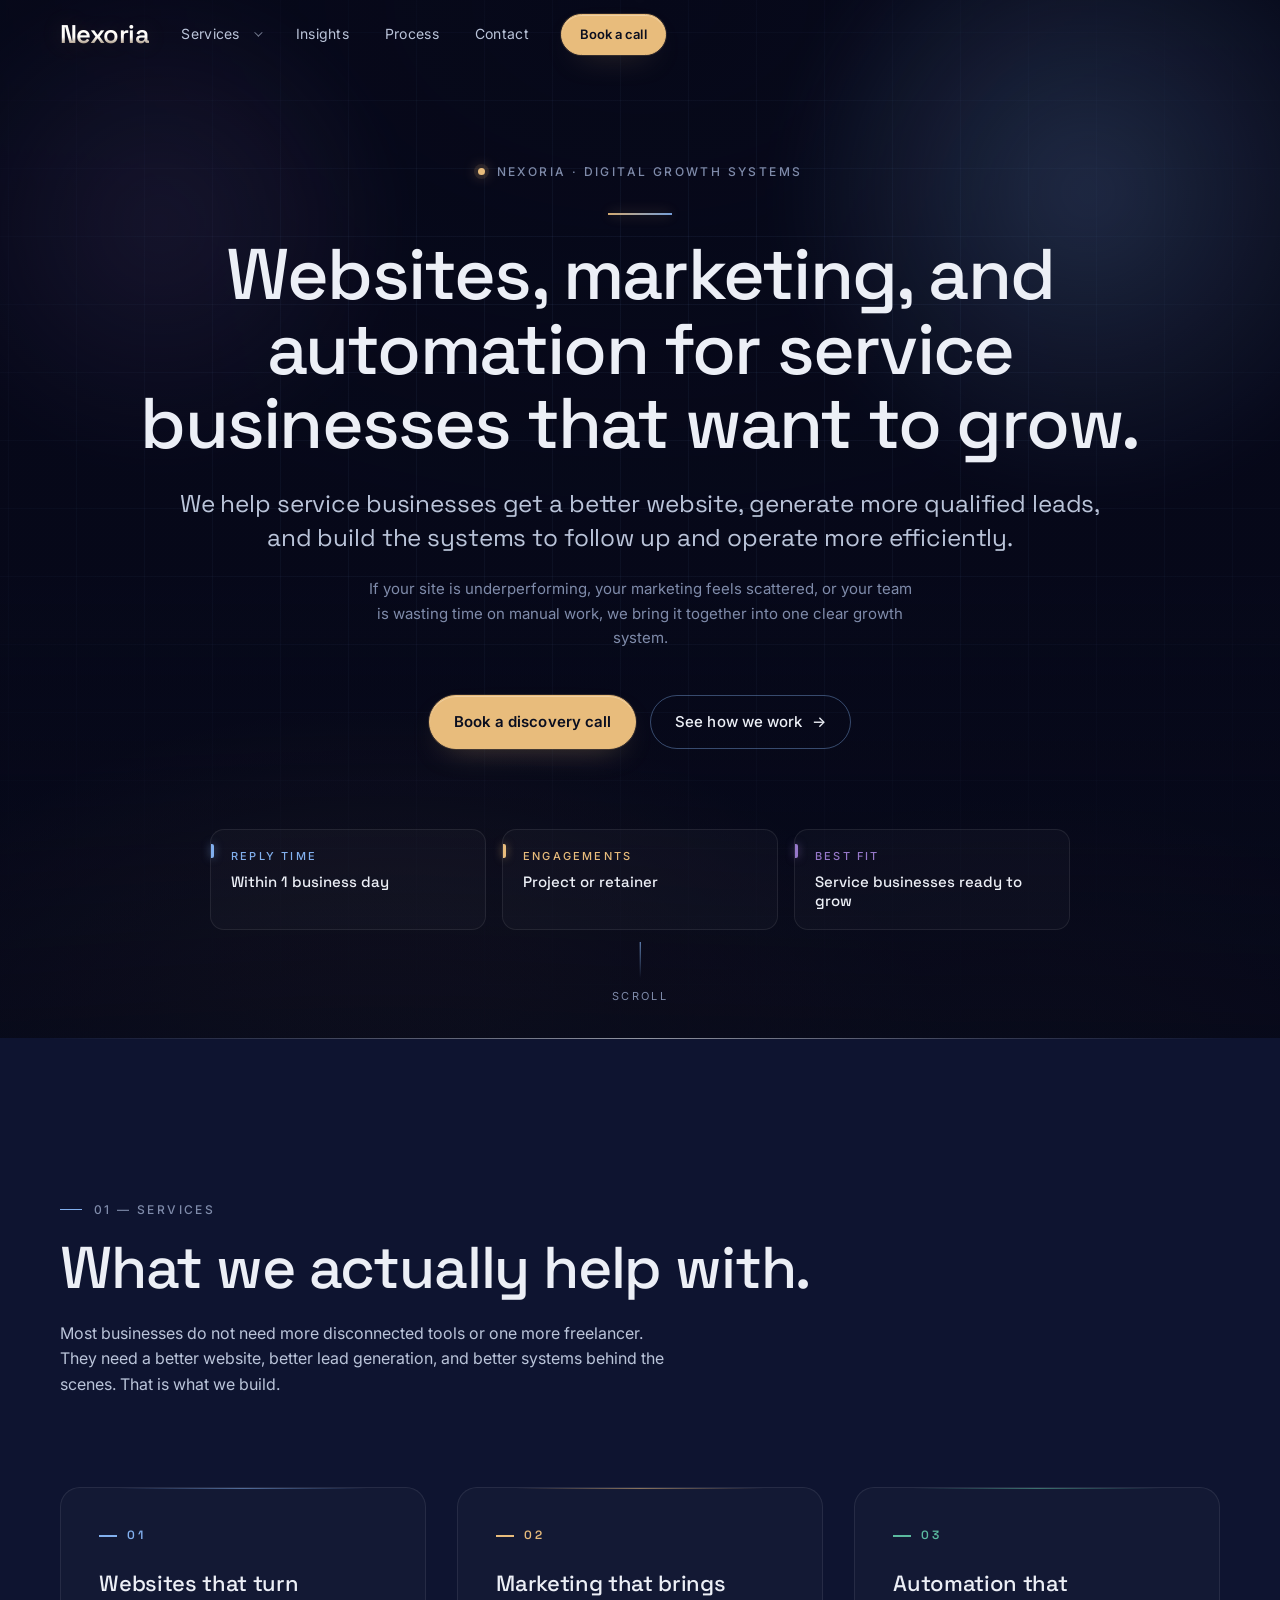
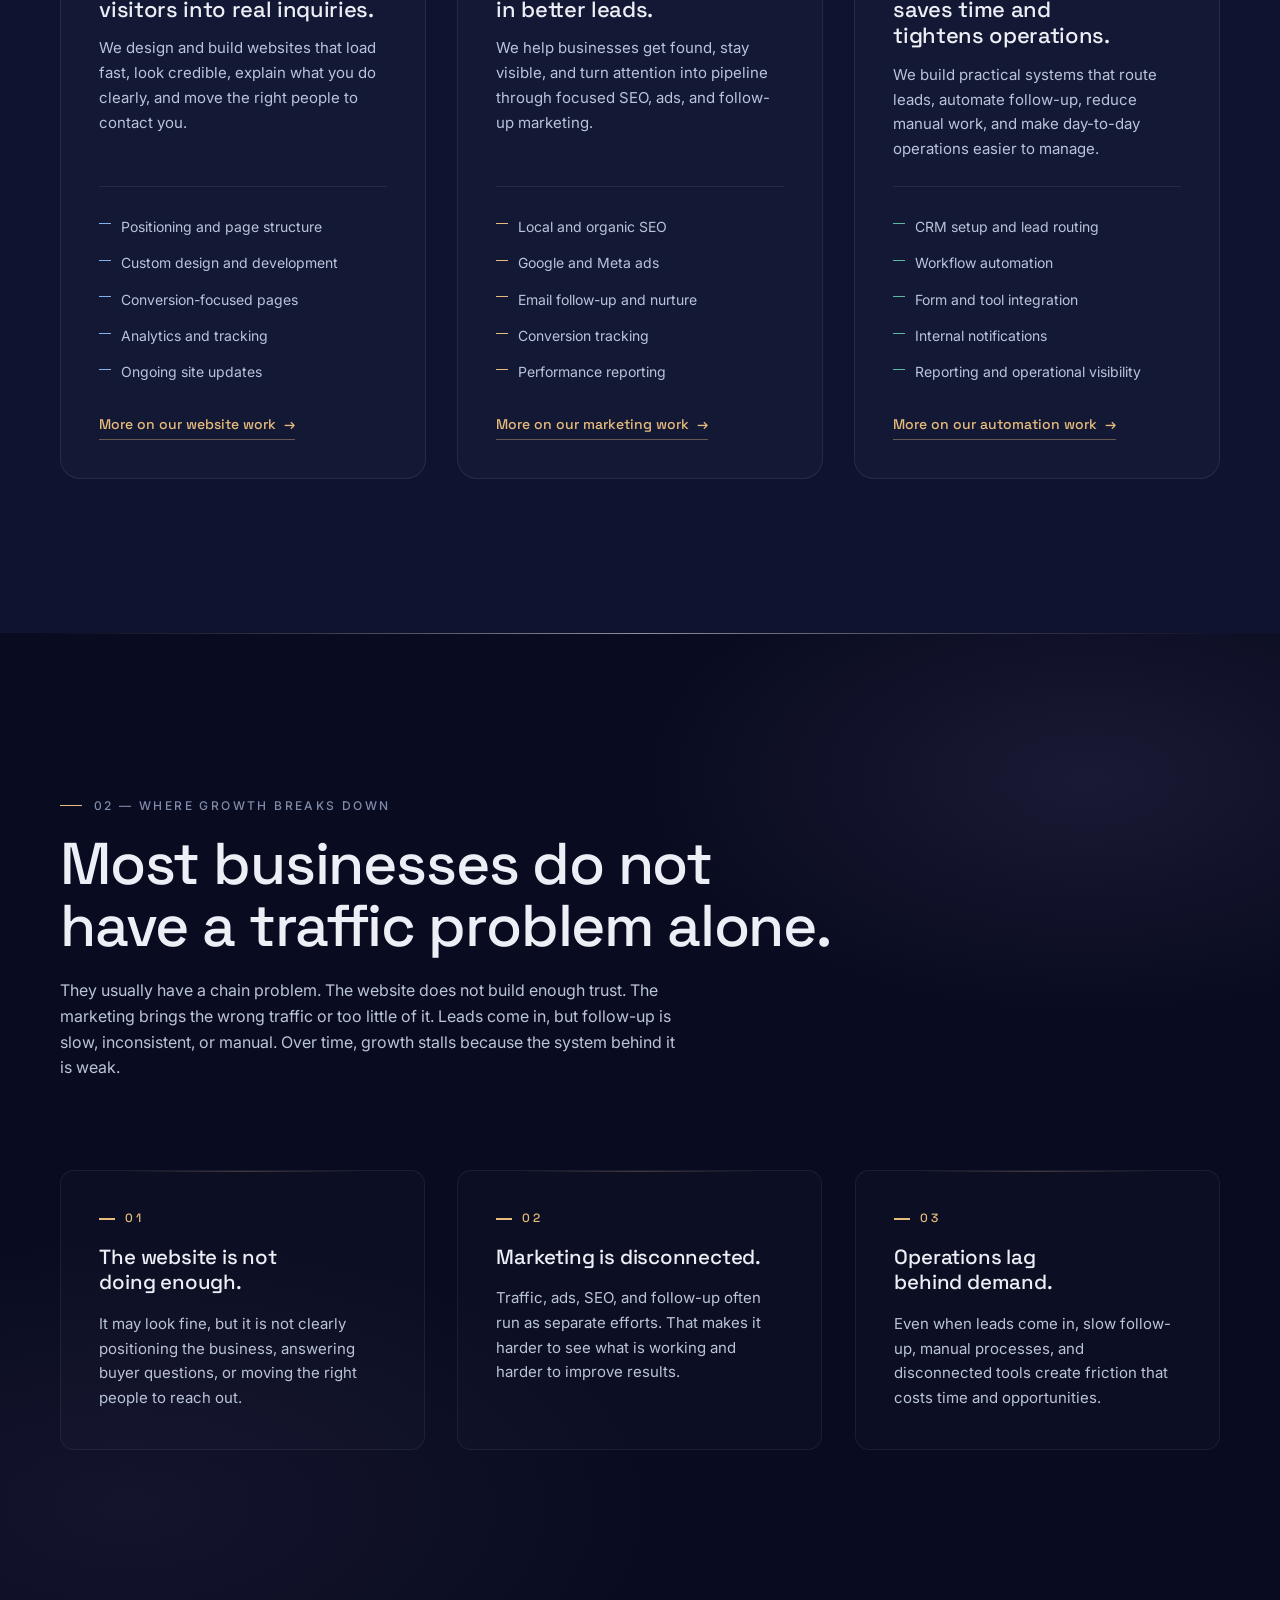
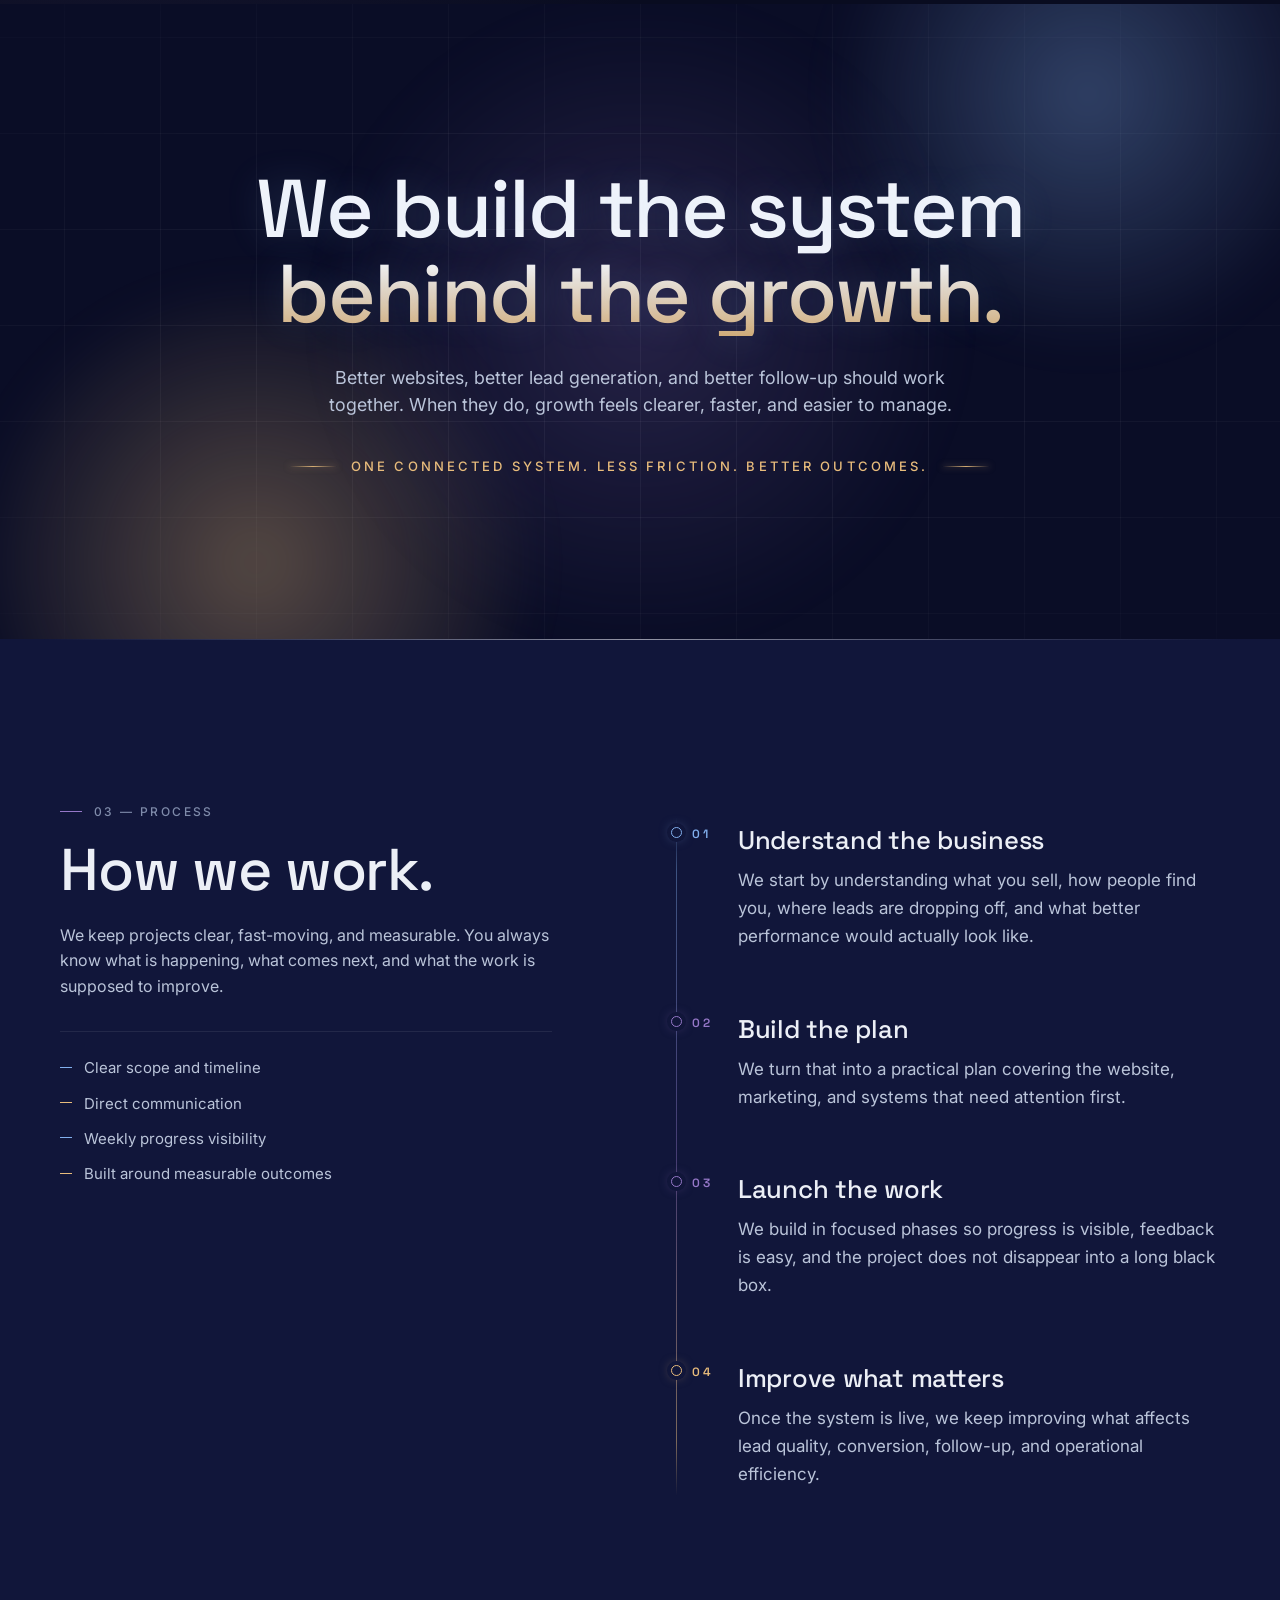
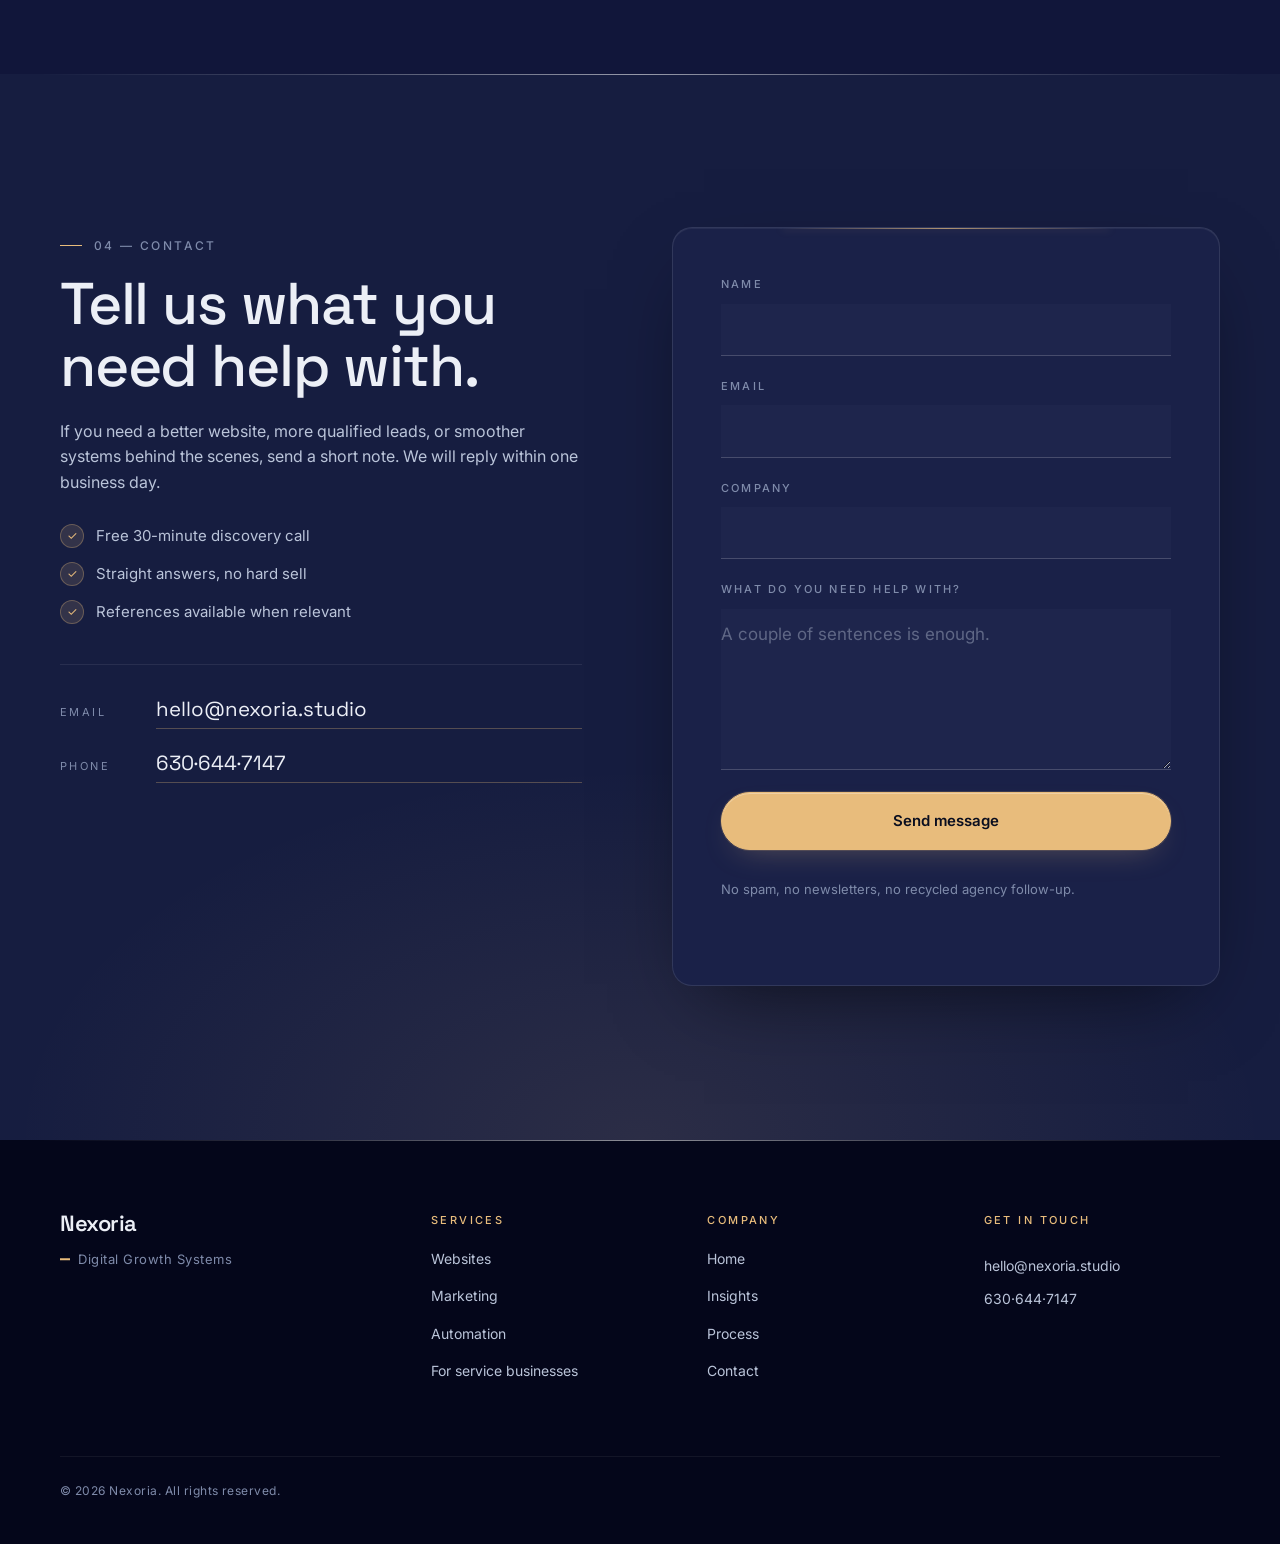
==== commit 1aeda46c: "Replace hero tracers with a calmer atmospheric system Removed - All six bright white grid-tracer lin" ====
--- a/index.html
+++ b/index.html
@@ -99,13 +99,11 @@
         <div class="hero-glow"></div>
         <div class="hero-horizon"></div>
         <div class="hero-vignette"></div>
-        <div class="hero-tracers">
-          <span class="hero-tracer hero-tracer--h1"></span>
-          <span class="hero-tracer hero-tracer--h2"></span>
-          <span class="hero-tracer hero-tracer--h3"></span>
-          <span class="hero-tracer hero-tracer--v1"></span>
-          <span class="hero-tracer hero-tracer--v2"></span>
-          <span class="hero-tracer hero-tracer--v3"></span>
+        <div class="hero-atmosphere" aria-hidden="true">
+          <div class="hero-sweep"></div>
+          <span class="hero-spark hero-spark--1"></span>
+          <span class="hero-spark hero-spark--2"></span>
+          <span class="hero-spark hero-spark--3"></span>
         </div>
       </div>
 
--- a/style.css
+++ b/style.css
@@ -1436,82 +1436,84 @@
   background: linear-gradient(to right, transparent, rgba(232, 188, 124, 0.30) 22%, rgba(232, 188, 124, 0.80) 50%, rgba(232, 188, 124, 0.30) 78%, transparent);
 }
 
-/* Hero grid tracers — bright white lines continuously running along the grid */
-.hero-tracers {
+/* Hero atmosphere — calm ambient motion replacing the old tracers
+   - very slow grid drift (felt, not seen)
+   - one soft light sweep every ~45 seconds
+   - three sparse shimmer points, all on different cycles, never synced */
+
+.grid-layer {
+  /* slow ambient drift — one cell over two minutes, almost imperceptible */
+  animation: gridDrift 120s linear infinite;
+}
+@keyframes gridDrift {
+  0%   { background-position: 0 0; }
+  100% { background-position: 68px 68px; }
+}
+
+.hero-atmosphere {
   position: absolute;
   inset: 0;
   pointer-events: none;
   overflow: hidden;
   z-index: 0;
 }
-.hero-tracer {
-  position: absolute;
-  top: 0;
-  left: 0;
-  width: 200px;
-  height: 1.5px;
-  border-radius: 2px;
+
+/* Soft, wide, heavily blurred light band that drifts across the hero. */
+.hero-sweep {
+  position: absolute;
+  top: -20%;
+  bottom: -20%;
+  left: -80vw;
+  width: 80vw;
   background: linear-gradient(
-    to right,
+    100deg,
     transparent 0%,
-    rgba(255, 255, 255, 0) 8%,
-    rgba(255, 255, 255, 0.55) 70%,
-    rgba(255, 255, 255, 1) 100%
+    rgba(255, 255, 255, 0.020) 35%,
+    rgba(255, 255, 255, 0.045) 50%,
+    rgba(255, 255, 255, 0.020) 65%,
+    transparent 100%
   );
-  filter: drop-shadow(0 0 6px rgba(255, 255, 255, 0.75));
+  filter: blur(60px);
   opacity: 0;
+  animation: heroSweep 45s ease-in-out infinite;
   will-change: transform, opacity;
 }
-
-/* Horizontal tracers — slide along horizontal grid lines */
-@keyframes traceH1 {
-  0%   { transform: translate(-25vw, 18vh); opacity: 0; }
-  8%   { opacity: 1; }
-  92%  { opacity: 1; }
-  100% { transform: translate(125vw, 18vh); opacity: 0; }
-}
-@keyframes traceH2 {
-  0%   { transform: translate(125vw, 48vh) rotate(180deg); opacity: 0; }
-  8%   { opacity: 1; }
-  92%  { opacity: 1; }
-  100% { transform: translate(-25vw, 48vh) rotate(180deg); opacity: 0; }
-}
-@keyframes traceH3 {
-  0%   { transform: translate(-25vw, 76vh); opacity: 0; }
-  8%   { opacity: 1; }
-  92%  { opacity: 1; }
-  100% { transform: translate(125vw, 76vh); opacity: 0; }
-}
-
-/* Vertical tracers — slide along vertical grid lines (rotated horizontal line) */
-@keyframes traceV1 {
-  0%   { transform: translate(22vw, -25vh) rotate(90deg); opacity: 0; }
-  8%   { opacity: 1; }
-  92%  { opacity: 1; }
-  100% { transform: translate(22vw, 125vh) rotate(90deg); opacity: 0; }
-}
-@keyframes traceV2 {
-  0%   { transform: translate(60vw, 125vh) rotate(-90deg); opacity: 0; }
-  8%   { opacity: 1; }
-  92%  { opacity: 1; }
-  100% { transform: translate(60vw, -25vh) rotate(-90deg); opacity: 0; }
-}
-@keyframes traceV3 {
-  0%   { transform: translate(82vw, -25vh) rotate(90deg); opacity: 0; }
-  8%   { opacity: 1; }
-  92%  { opacity: 1; }
-  100% { transform: translate(82vw, 125vh) rotate(90deg); opacity: 0; }
-}
-
-.hero-tracer--h1 { animation: traceH1  9s linear infinite; animation-delay: 0s;    }
-.hero-tracer--h2 { animation: traceH2 11s linear infinite; animation-delay: 2.4s;  }
-.hero-tracer--h3 { animation: traceH3  8s linear infinite; animation-delay: 4.6s;  }
-.hero-tracer--v1 { animation: traceV1 10s linear infinite; animation-delay: 1.1s;  }
-.hero-tracer--v2 { animation: traceV2 12s linear infinite; animation-delay: 3.6s;  }
-.hero-tracer--v3 { animation: traceV3  9s linear infinite; animation-delay: 6.2s;  }
+@keyframes heroSweep {
+  0%   { transform: translateX(0);     opacity: 0; }
+  10%  { opacity: 0.75; }
+  22%  { opacity: 1; }
+  35%  { opacity: 0.55; }
+  45%  { transform: translateX(160vw); opacity: 0; }
+  100% { transform: translateX(160vw); opacity: 0; }
+}
+
+/* Sparse shimmer points — each a dim, blurred dot that quietly breathes in
+   and out. Three of them, all on different durations so they never sync. */
+.hero-spark {
+  position: absolute;
+  width: 5px;
+  height: 5px;
+  border-radius: 50%;
+  background: rgba(255, 255, 255, 0.85);
+  filter: blur(1.5px);
+  box-shadow:
+    0 0 8px  rgba(255, 255, 255, 0.45),
+    0 0 18px rgba(255, 255, 255, 0.20);
+  opacity: 0;
+  will-change: opacity;
+}
+.hero-spark--1 { top: 30vh; left: 22vw; animation: heroSpark 17s ease-in-out infinite;                            }
+.hero-spark--2 { top: 64vh; left: 78vw; animation: heroSpark 23s ease-in-out infinite; animation-delay:  7s;       }
+.hero-spark--3 { top: 46vh; left: 60vw; animation: heroSpark 19s ease-in-out infinite; animation-delay: 13s;       }
+@keyframes heroSpark {
+  0%, 100% { opacity: 0; }
+  46%, 54% { opacity: 0.35; }
+}
 
 @media (prefers-reduced-motion: reduce) {
-  .hero-tracer { animation: none !important; opacity: 0 !important; }
+  .grid-layer    { animation: none !important; }
+  .hero-sweep    { animation: none !important; opacity: 0 !important; }
+  .hero-spark    { animation: none !important; opacity: 0 !important; }
 }
 
 /* Hero scroll line — sky tint */
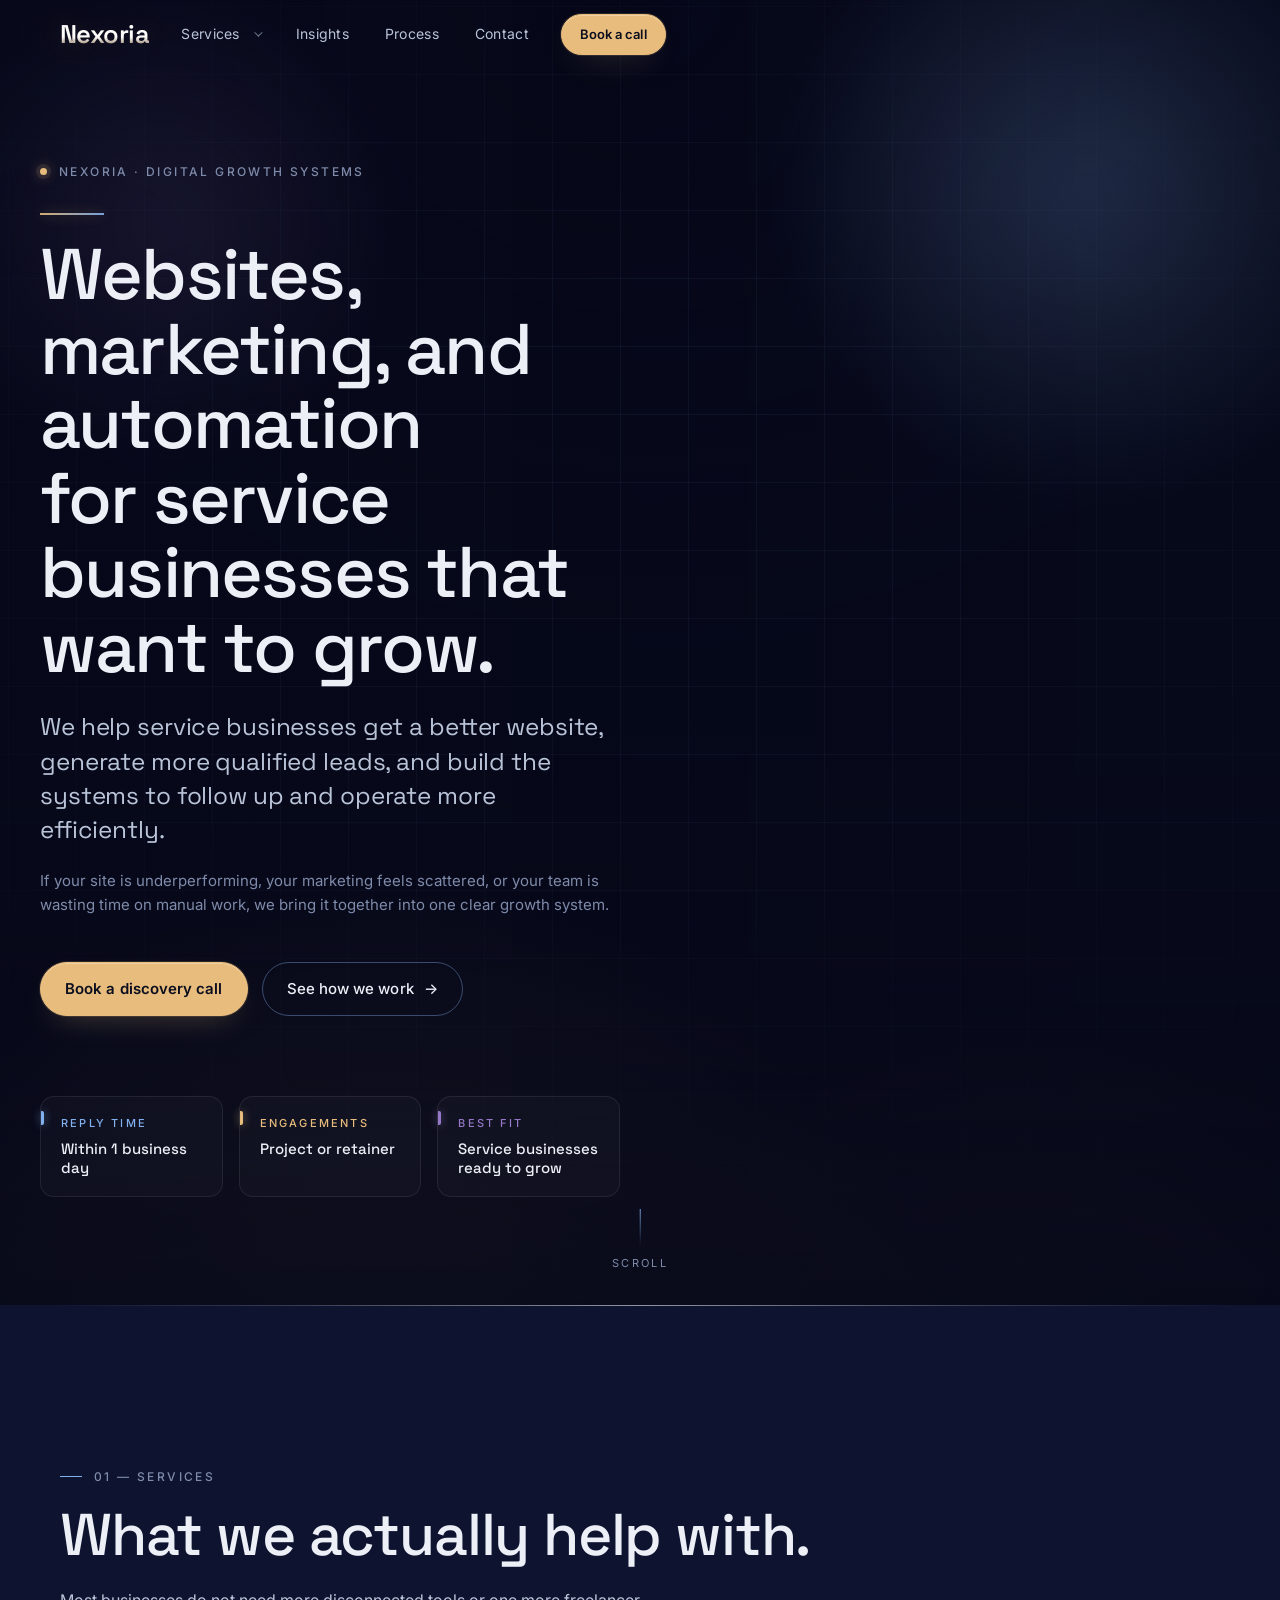
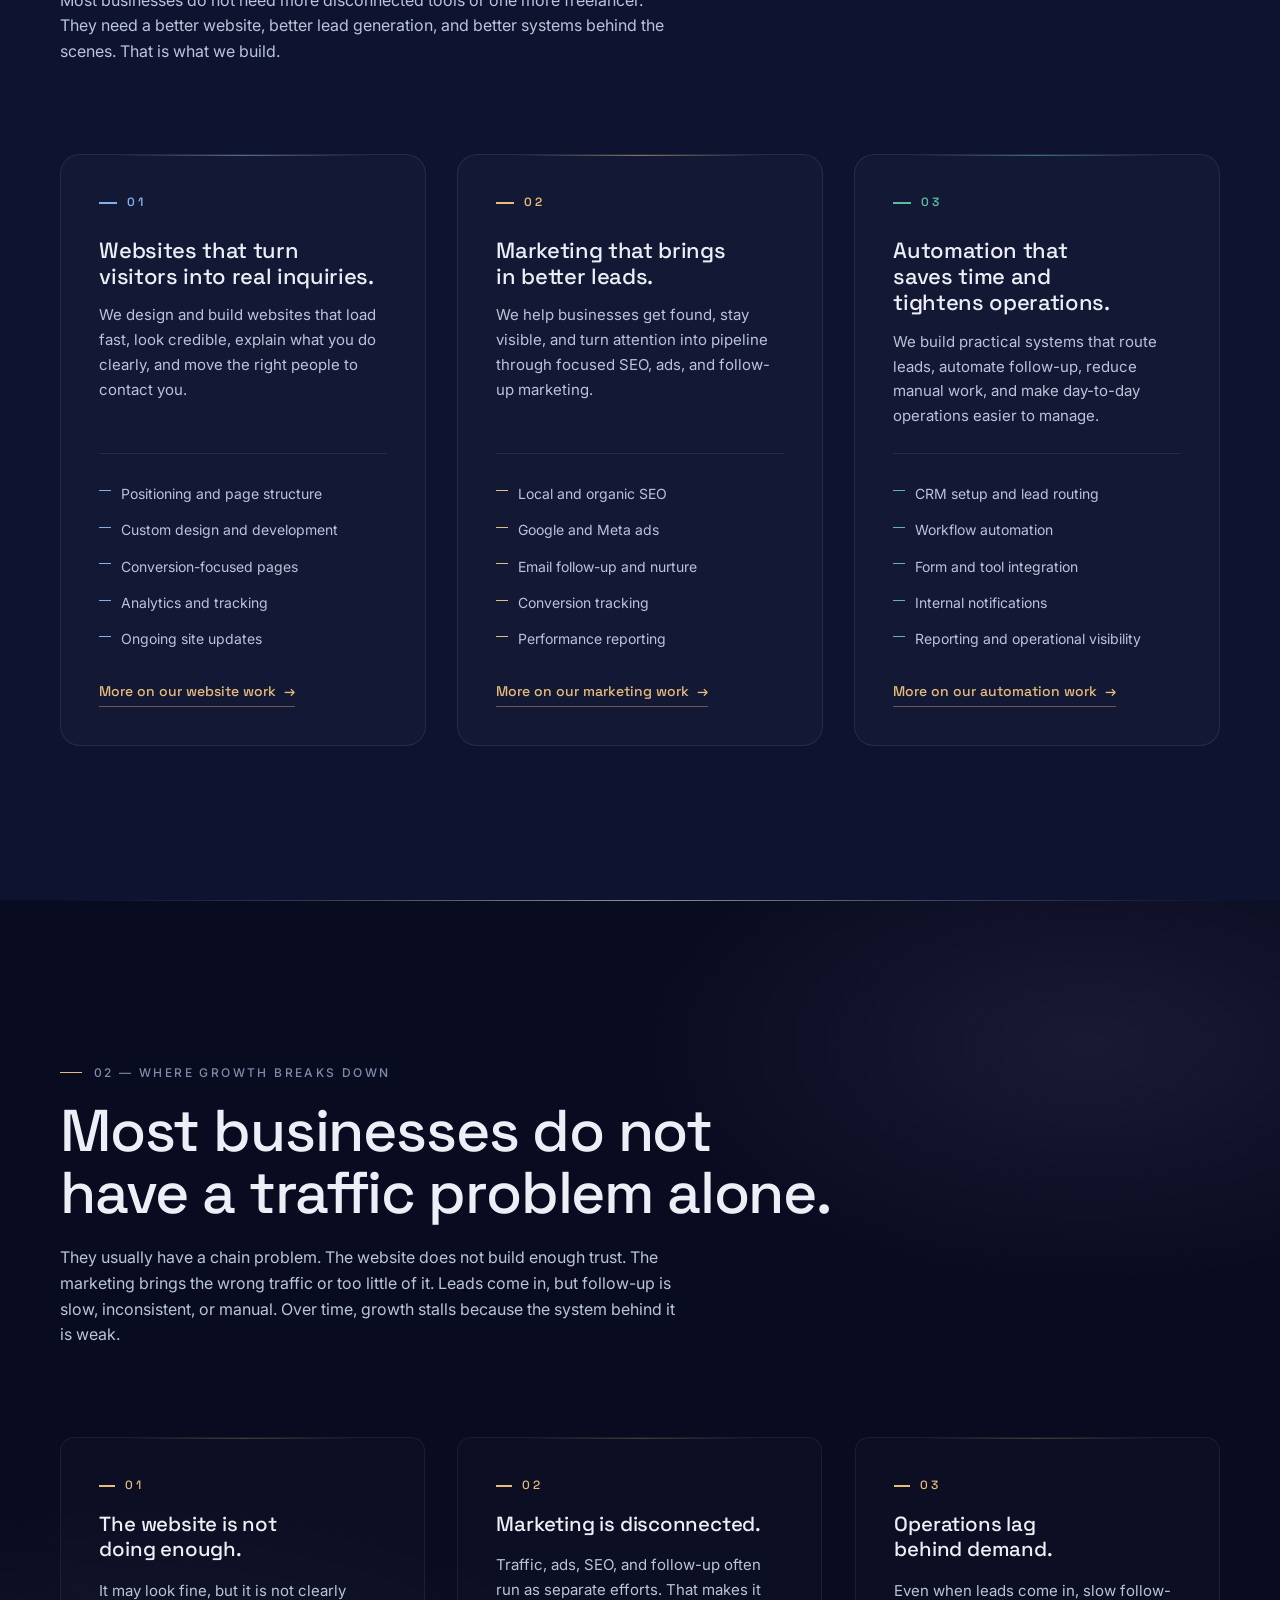
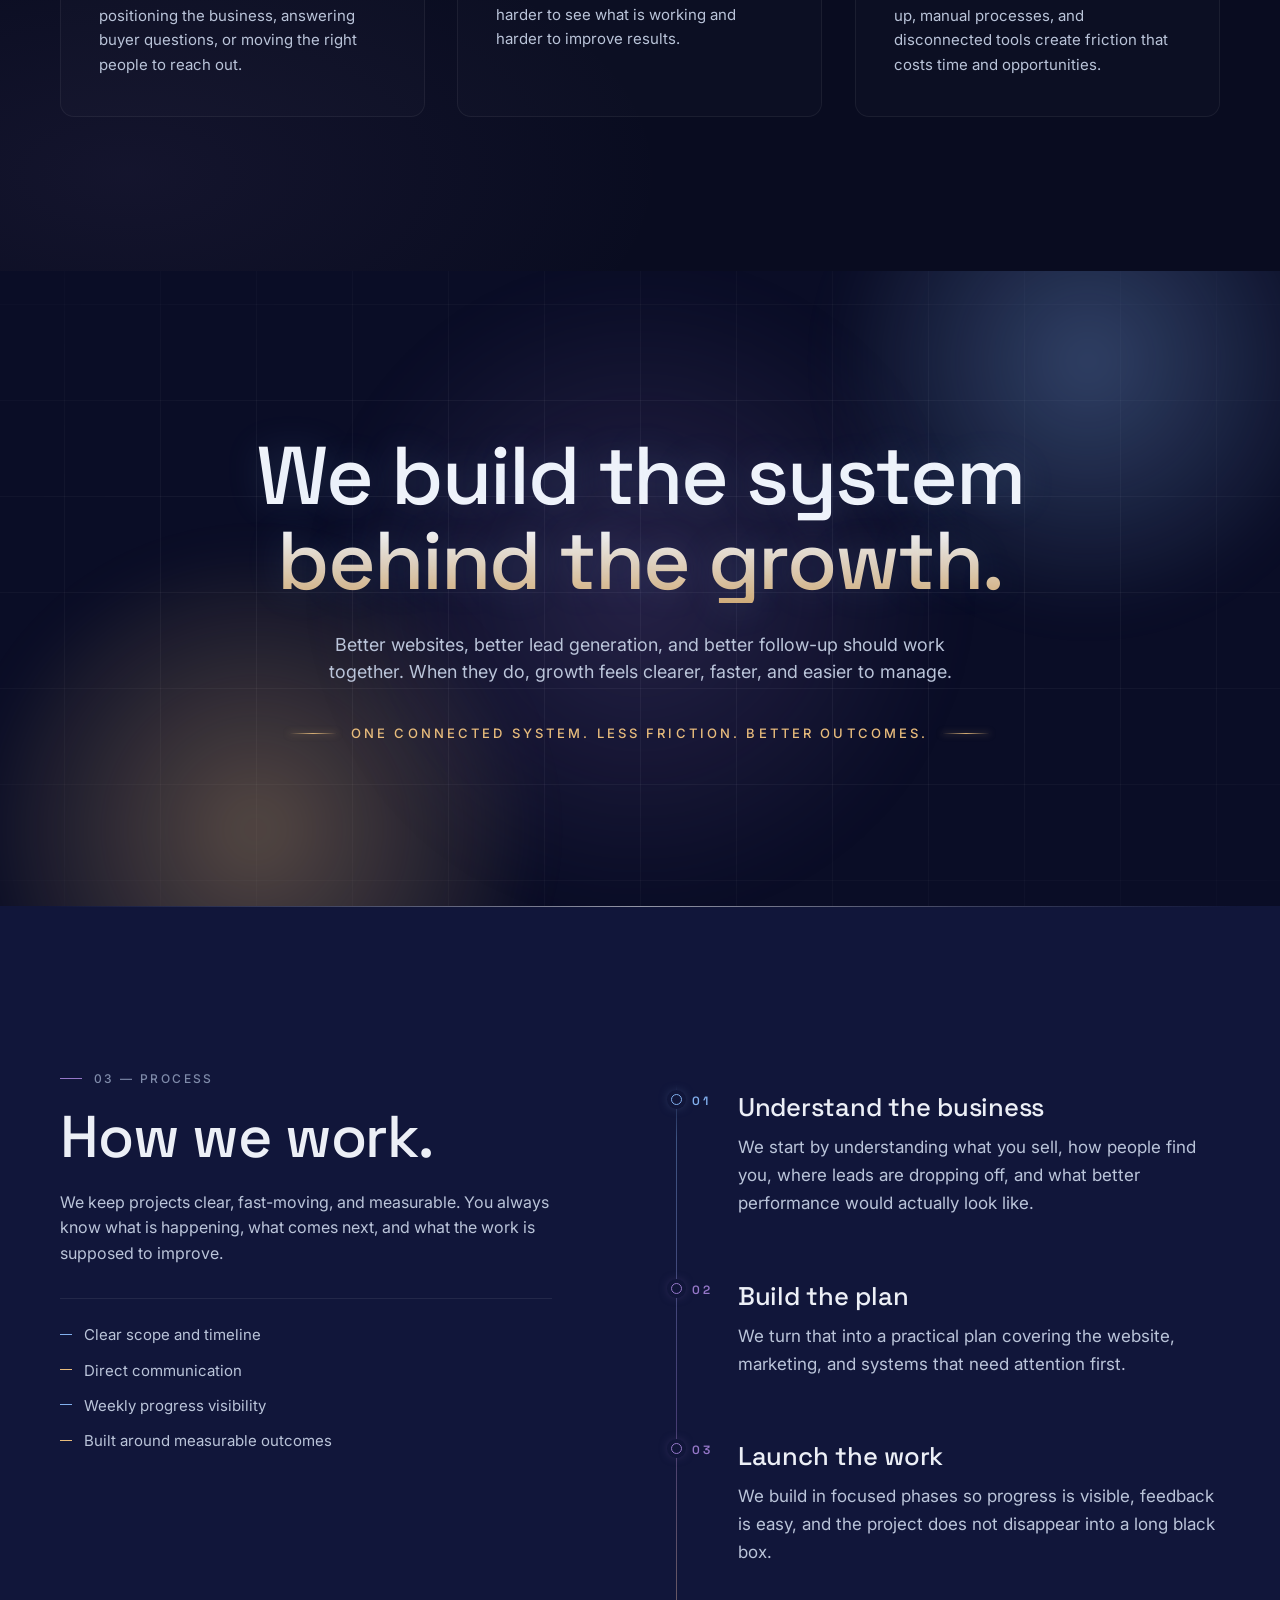
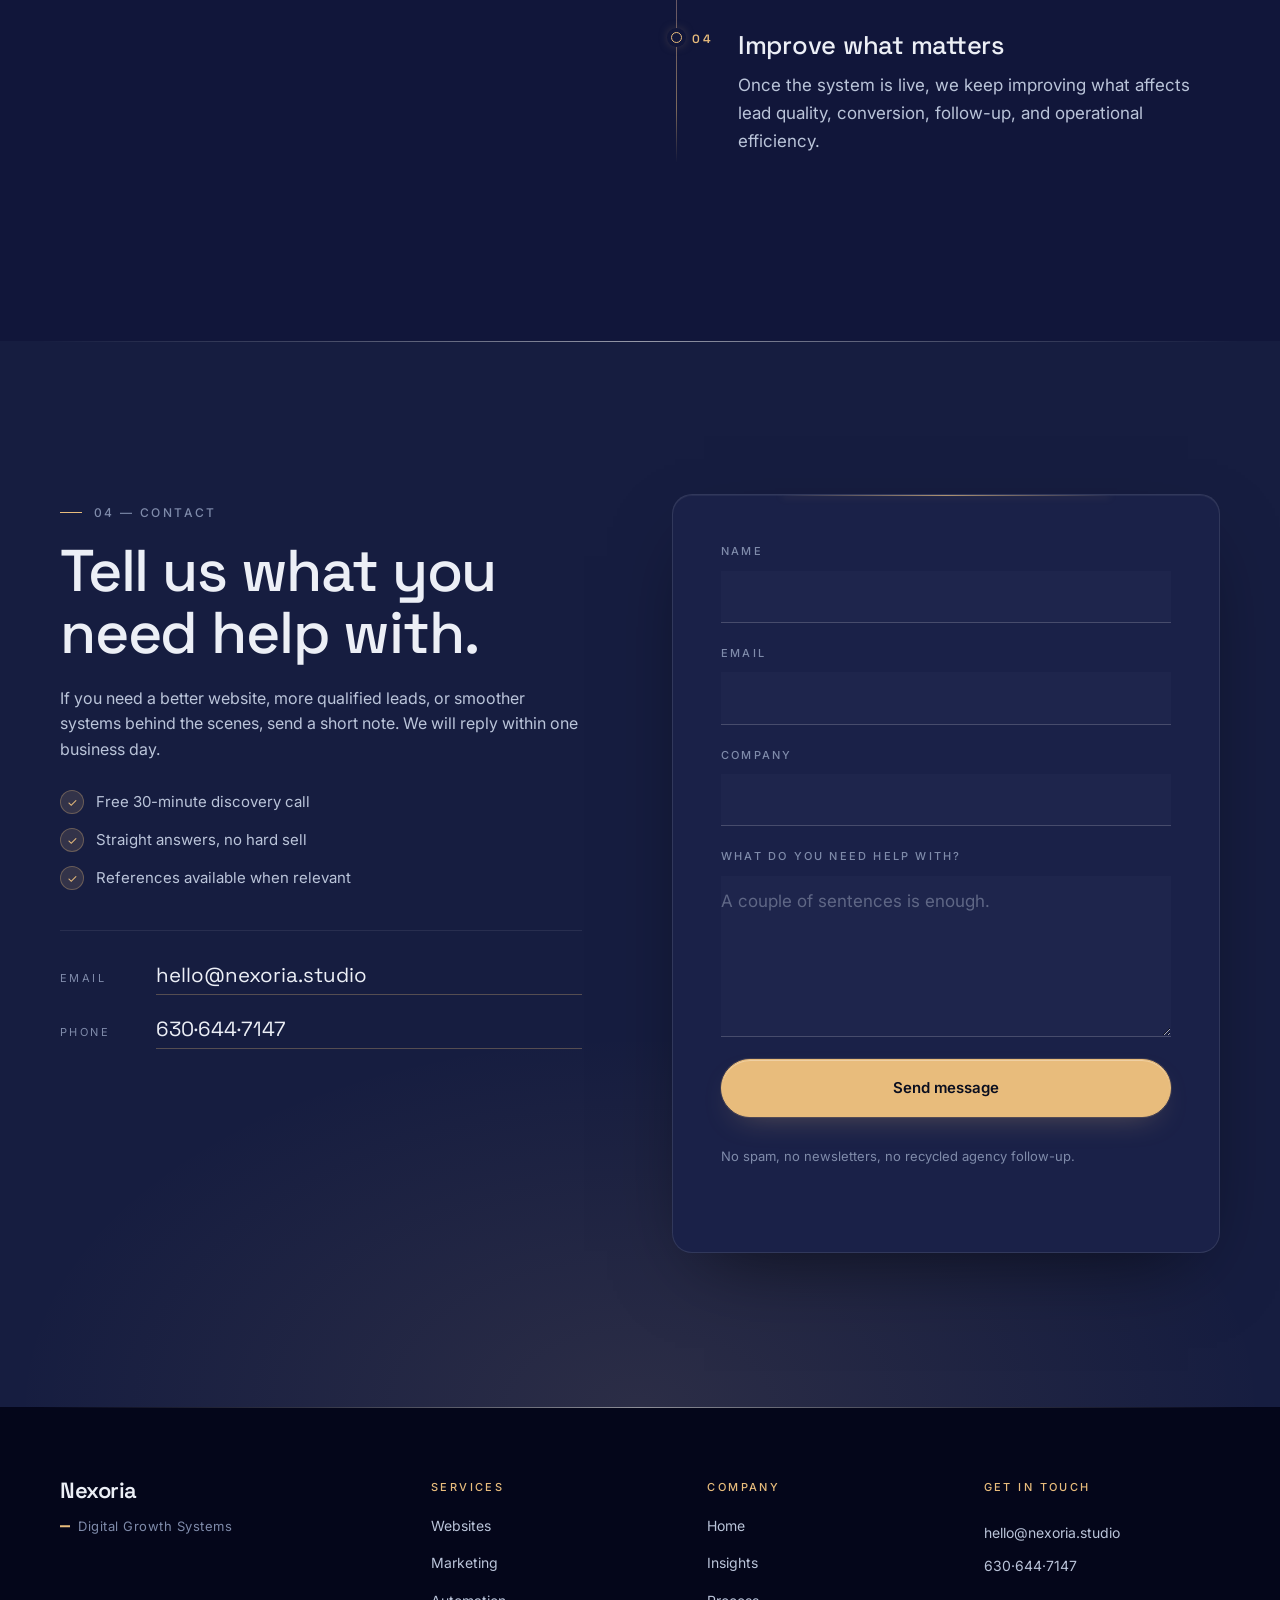
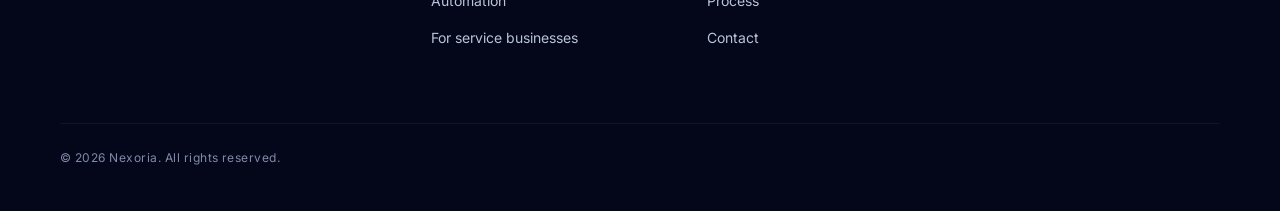
==== commit 03a8ba35: "Add cinematic image layer to the homepage hero NEW IMAGE LAYER - New .hero-image div sits at the bot" ====
--- a/index.html
+++ b/index.html
@@ -94,6 +94,7 @@
     <!-- ============ HERO ============ -->
     <section class="hero" id="top" aria-labelledby="heroHeading">
       <div class="hero-bg" aria-hidden="true">
+        <div class="hero-image" role="presentation"></div>
         <div class="grid-layer" data-parallax="0.12"></div>
         <div class="hero-aurora"></div>
         <div class="hero-glow"></div>
--- a/style.css
+++ b/style.css
@@ -1960,3 +1960,99 @@
   height: 1.5px;
   background: var(--accent-warm);
 }
+
+/* =========================================================
+   Hero cinematic image layer
+   - Soft, art-directed photo behind the hero, masked toward the
+     center so the left side stays clean for the headline.
+   - Heavy filter + low opacity so it integrates with the
+     existing grid / glow / atmosphere system instead of
+     overpowering it.
+   - Graceful fallback: if assets/hero-cinematic.jpg is missing,
+     the layer shows only a soft architectural tint.
+   ========================================================= */
+.hero-image {
+  position: absolute;
+  inset: 0;
+  background-image: url("assets/hero-cinematic.jpg");
+  background-size: cover;
+  background-position: center right;
+  background-repeat: no-repeat;
+  /* Subtle blue tint shows through when the image is missing */
+  background-color: rgba(20, 32, 60, 0.20);
+  opacity: 0.32;
+  filter: brightness(0.85) saturate(0.85) contrast(1.05);
+  /* Mobile: image is a soft full-width atmosphere, fading up so
+     the text area at the top stays clean */
+  mask-image: linear-gradient(
+    to top,
+    rgba(0, 0, 0, 1) 0%,
+    rgba(0, 0, 0, 0.55) 50%,
+    rgba(0, 0, 0, 0.18) 82%,
+    rgba(0, 0, 0, 0) 100%
+  );
+  -webkit-mask-image: linear-gradient(
+    to top,
+    rgba(0, 0, 0, 1) 0%,
+    rgba(0, 0, 0, 0.55) 50%,
+    rgba(0, 0, 0, 0.18) 82%,
+    rgba(0, 0, 0, 0) 100%
+  );
+  z-index: 0;
+  will-change: transform;
+}
+
+/* Desktop split — text anchors LEFT, image carries the RIGHT */
+@media (min-width: 960px) {
+  .hero-image {
+    inset: 0 0 0 auto;
+    width: 62%;
+    opacity: 0.55;
+    mask-image: linear-gradient(
+      to left,
+      rgba(0, 0, 0, 1) 0%,
+      rgba(0, 0, 0, 0.92) 22%,
+      rgba(0, 0, 0, 0.55) 55%,
+      rgba(0, 0, 0, 0.18) 80%,
+      rgba(0, 0, 0, 0) 100%
+    );
+    -webkit-mask-image: linear-gradient(
+      to left,
+      rgba(0, 0, 0, 1) 0%,
+      rgba(0, 0, 0, 0.92) 22%,
+      rgba(0, 0, 0, 0.55) 55%,
+      rgba(0, 0, 0, 0.18) 80%,
+      rgba(0, 0, 0, 0) 100%
+    );
+  }
+
+  /* Anchor the hero content to the left so the image has room to breathe */
+  .hero .hero-inner {
+    align-items: flex-start;
+    text-align: left;
+    margin: 0;
+    max-width: 660px;
+  }
+  .hero .eyebrow { justify-content: flex-start; }
+  .hero-heading {
+    margin: 14px 0 26px;
+    max-width: 100%;
+  }
+  .hero-heading::before {
+    margin: 0 0 22px;
+  }
+  .hero-tagline,
+  .hero-sub {
+    margin-left: 0;
+    margin-right: 0;
+    max-width: 100%;
+  }
+  .hero-actions {
+    justify-content: flex-start;
+  }
+  .hero-meta {
+    margin: 0;
+    max-width: 100%;
+    text-align: left;
+  }
+}
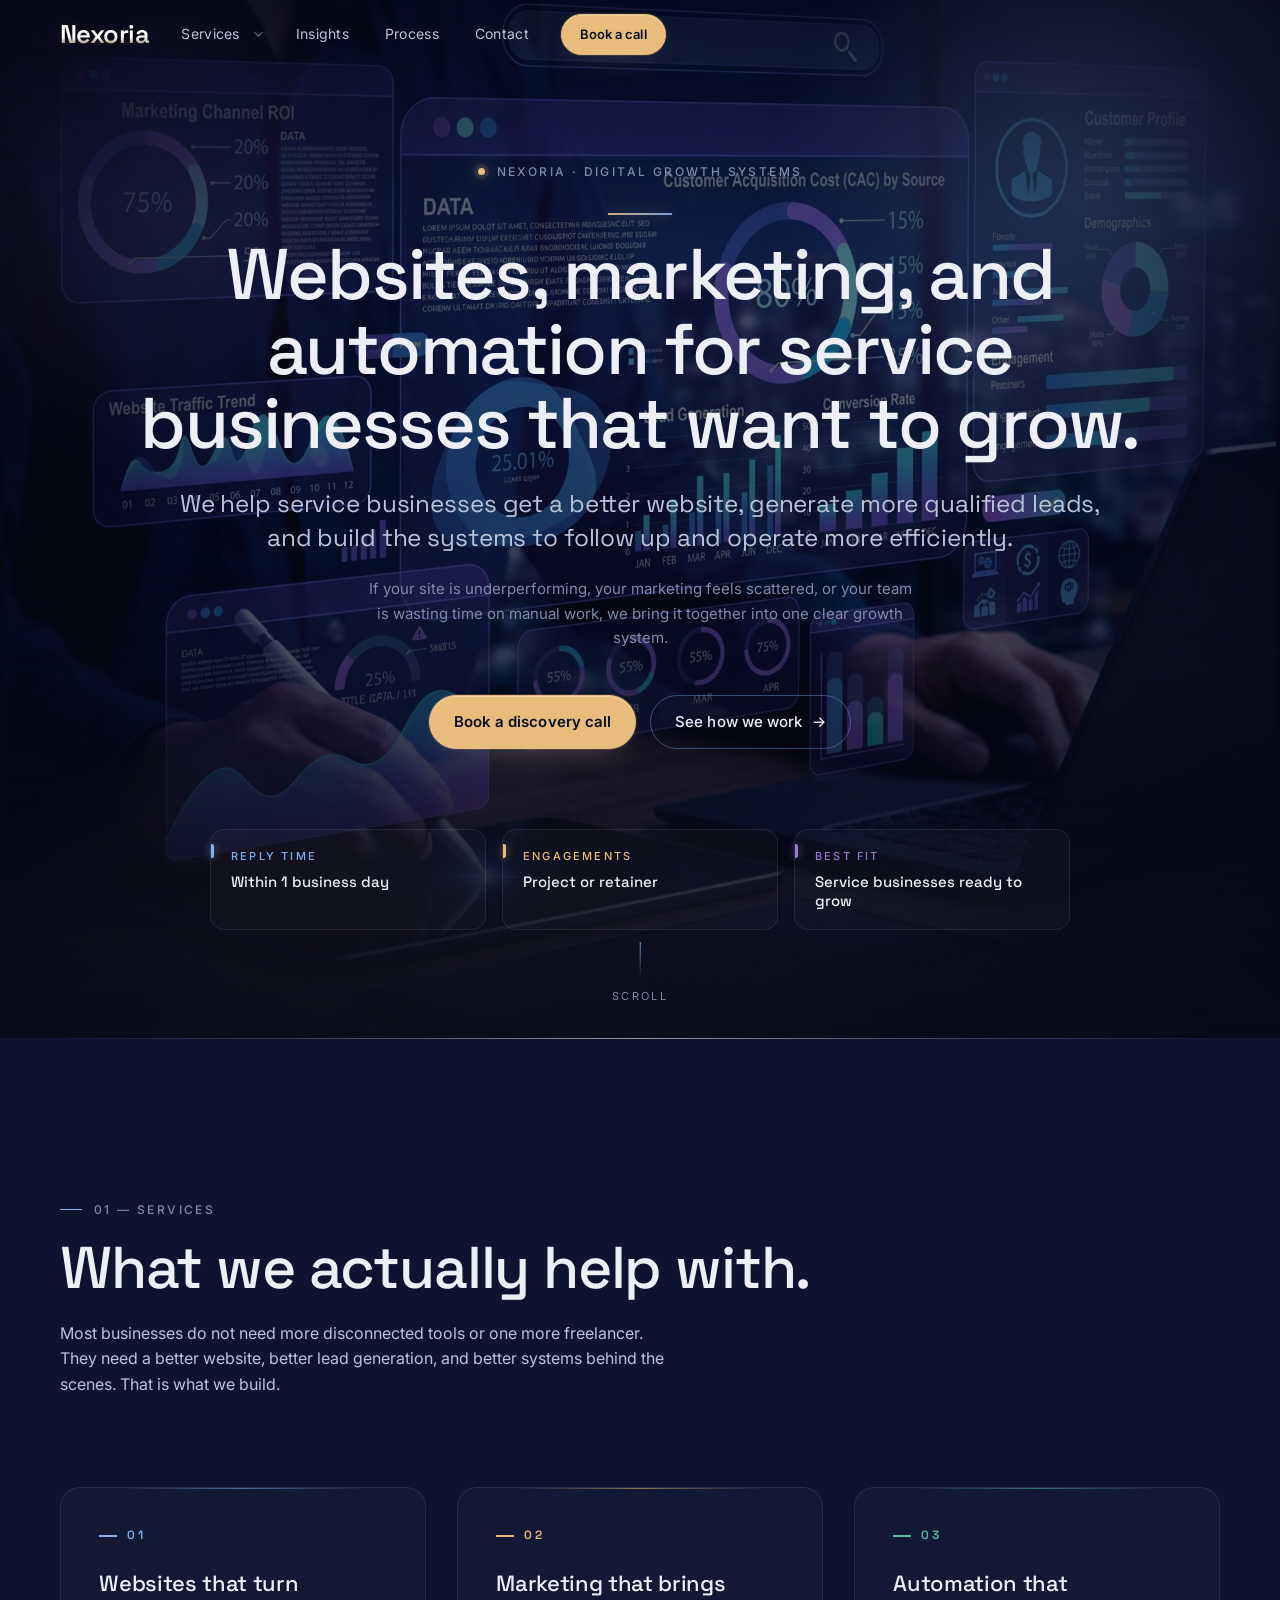
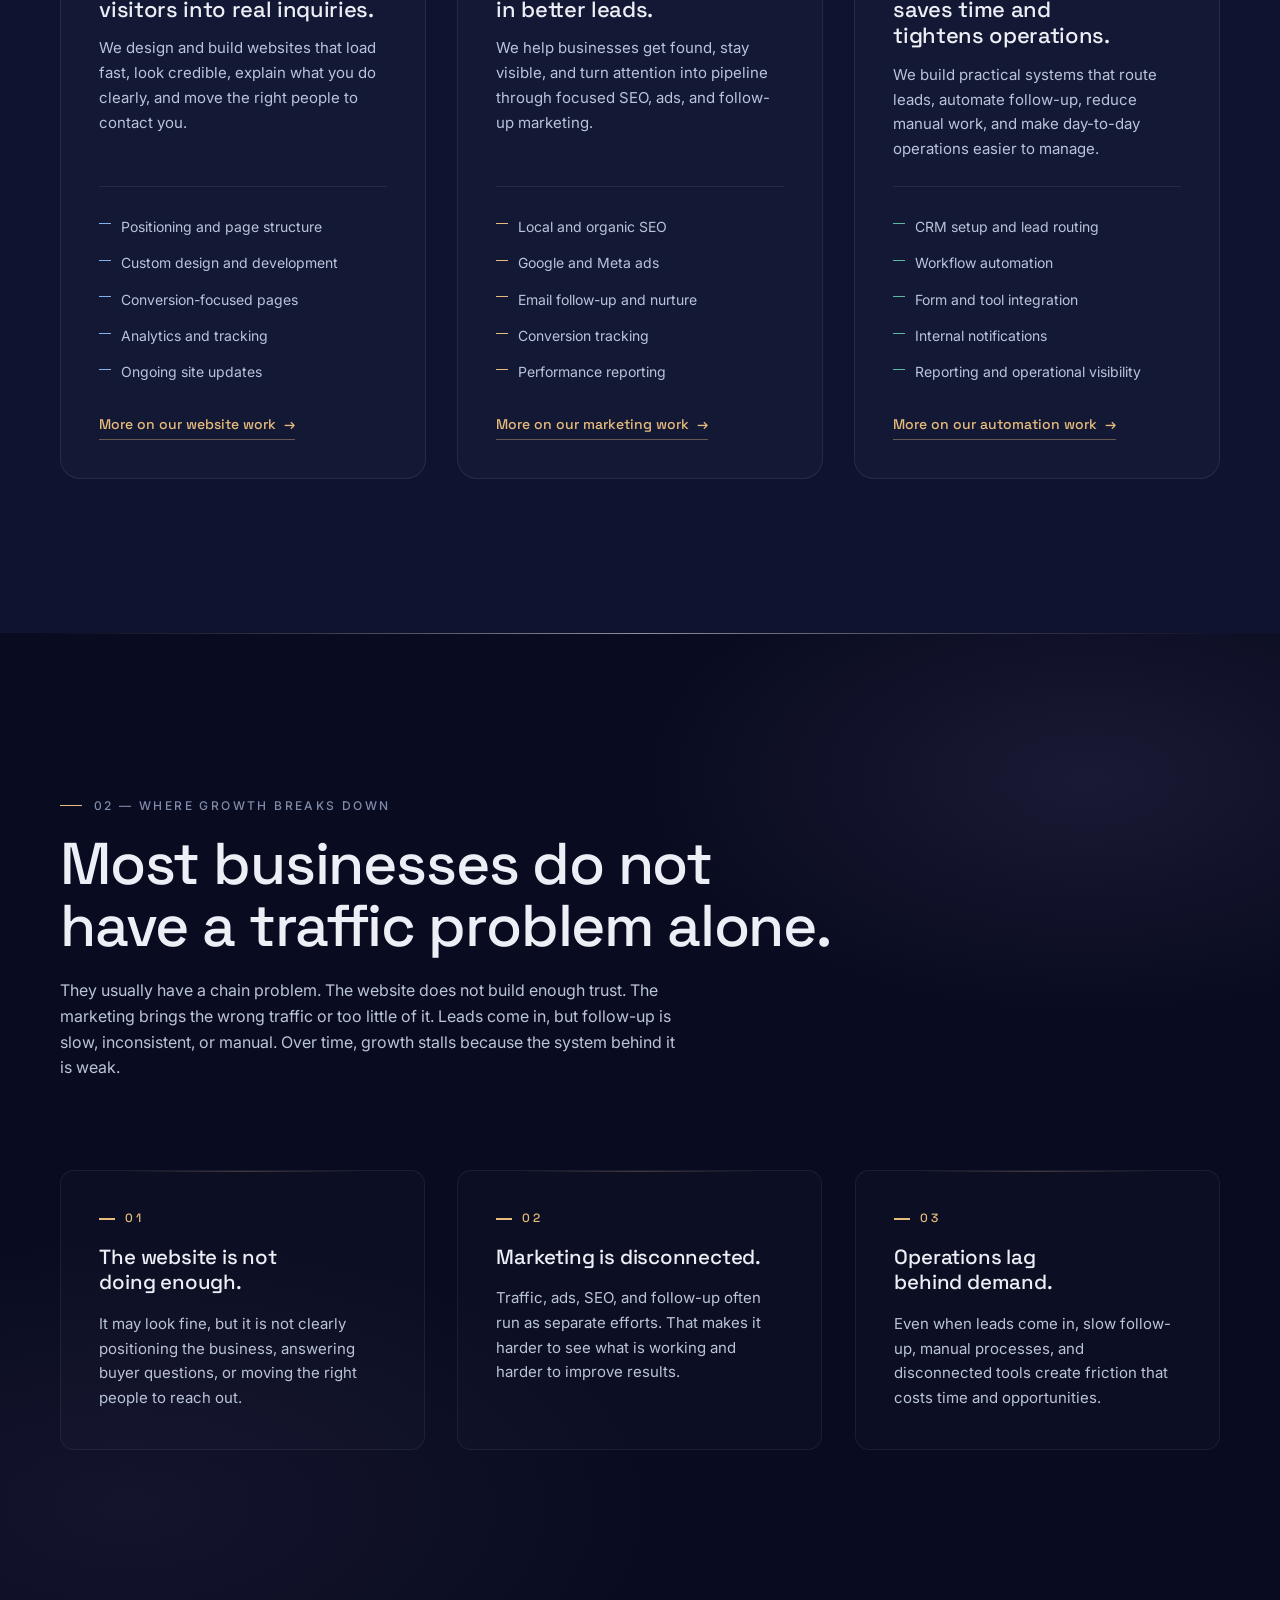
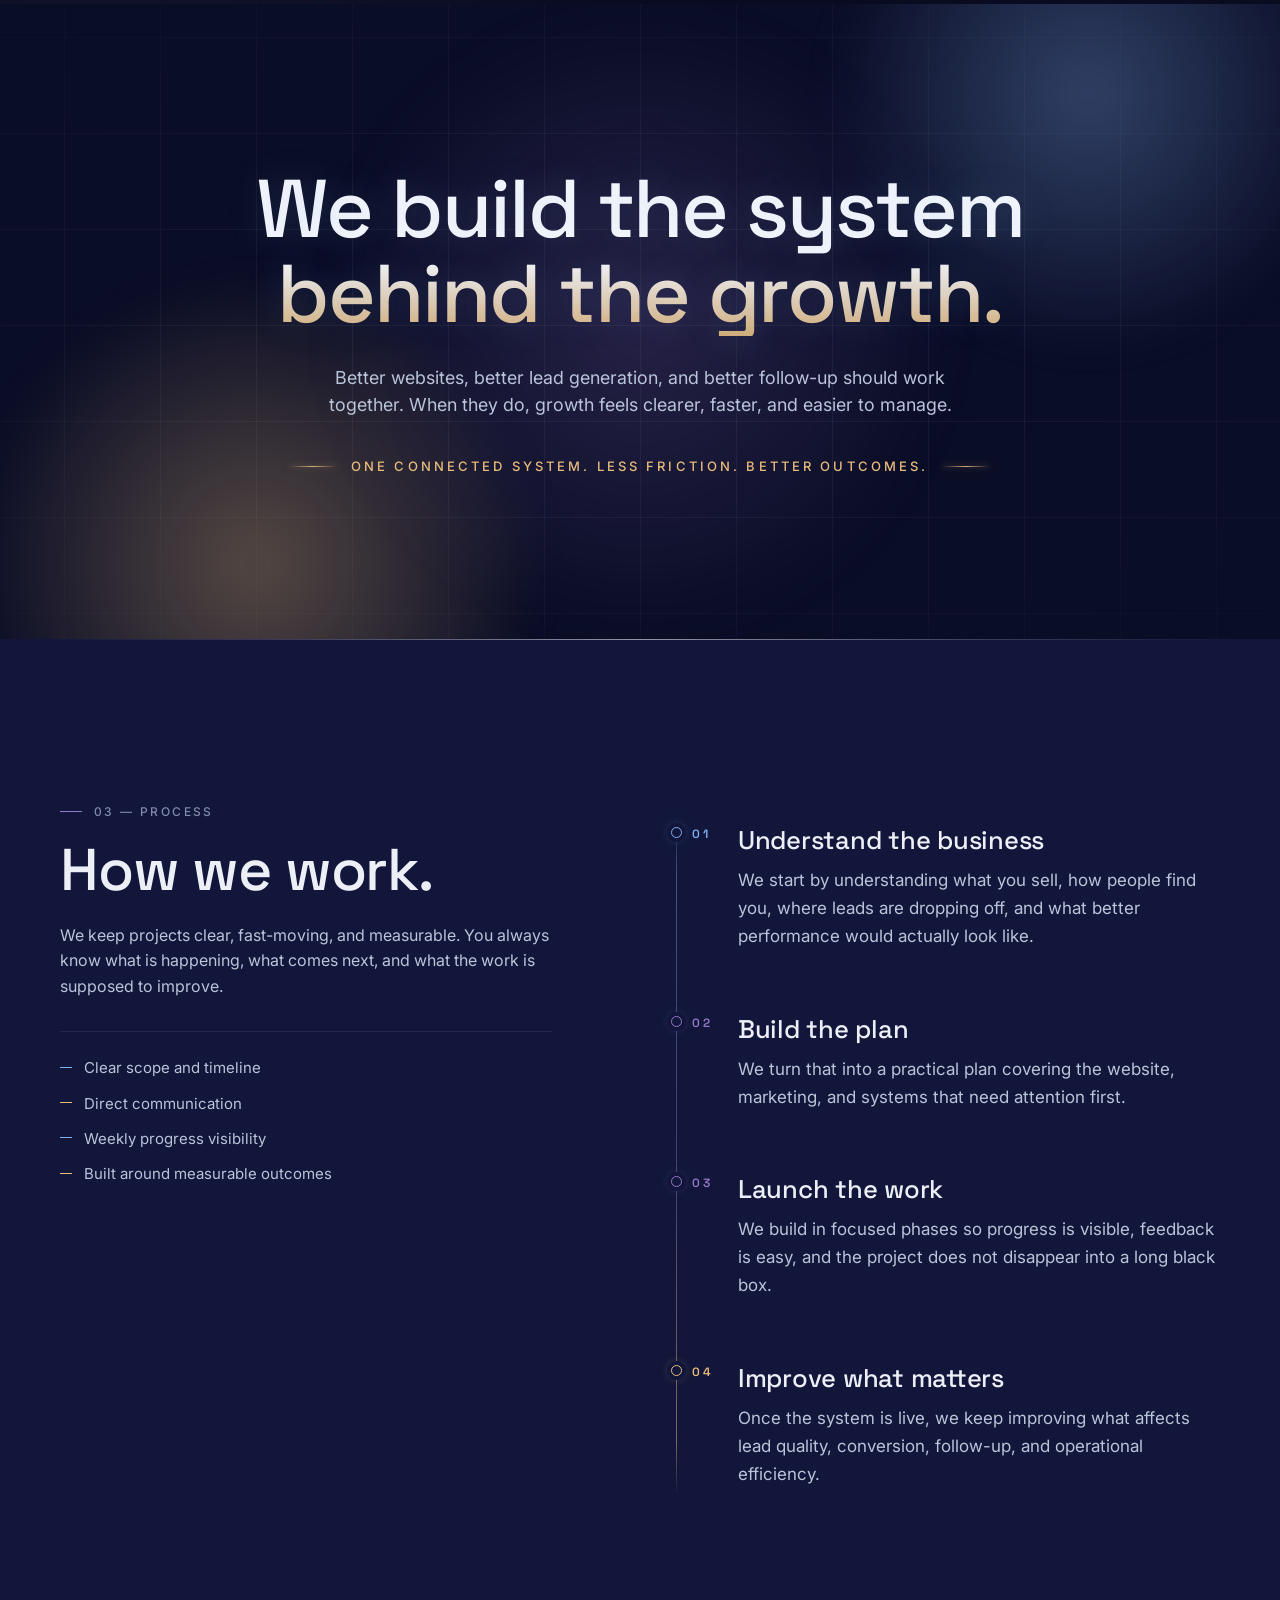
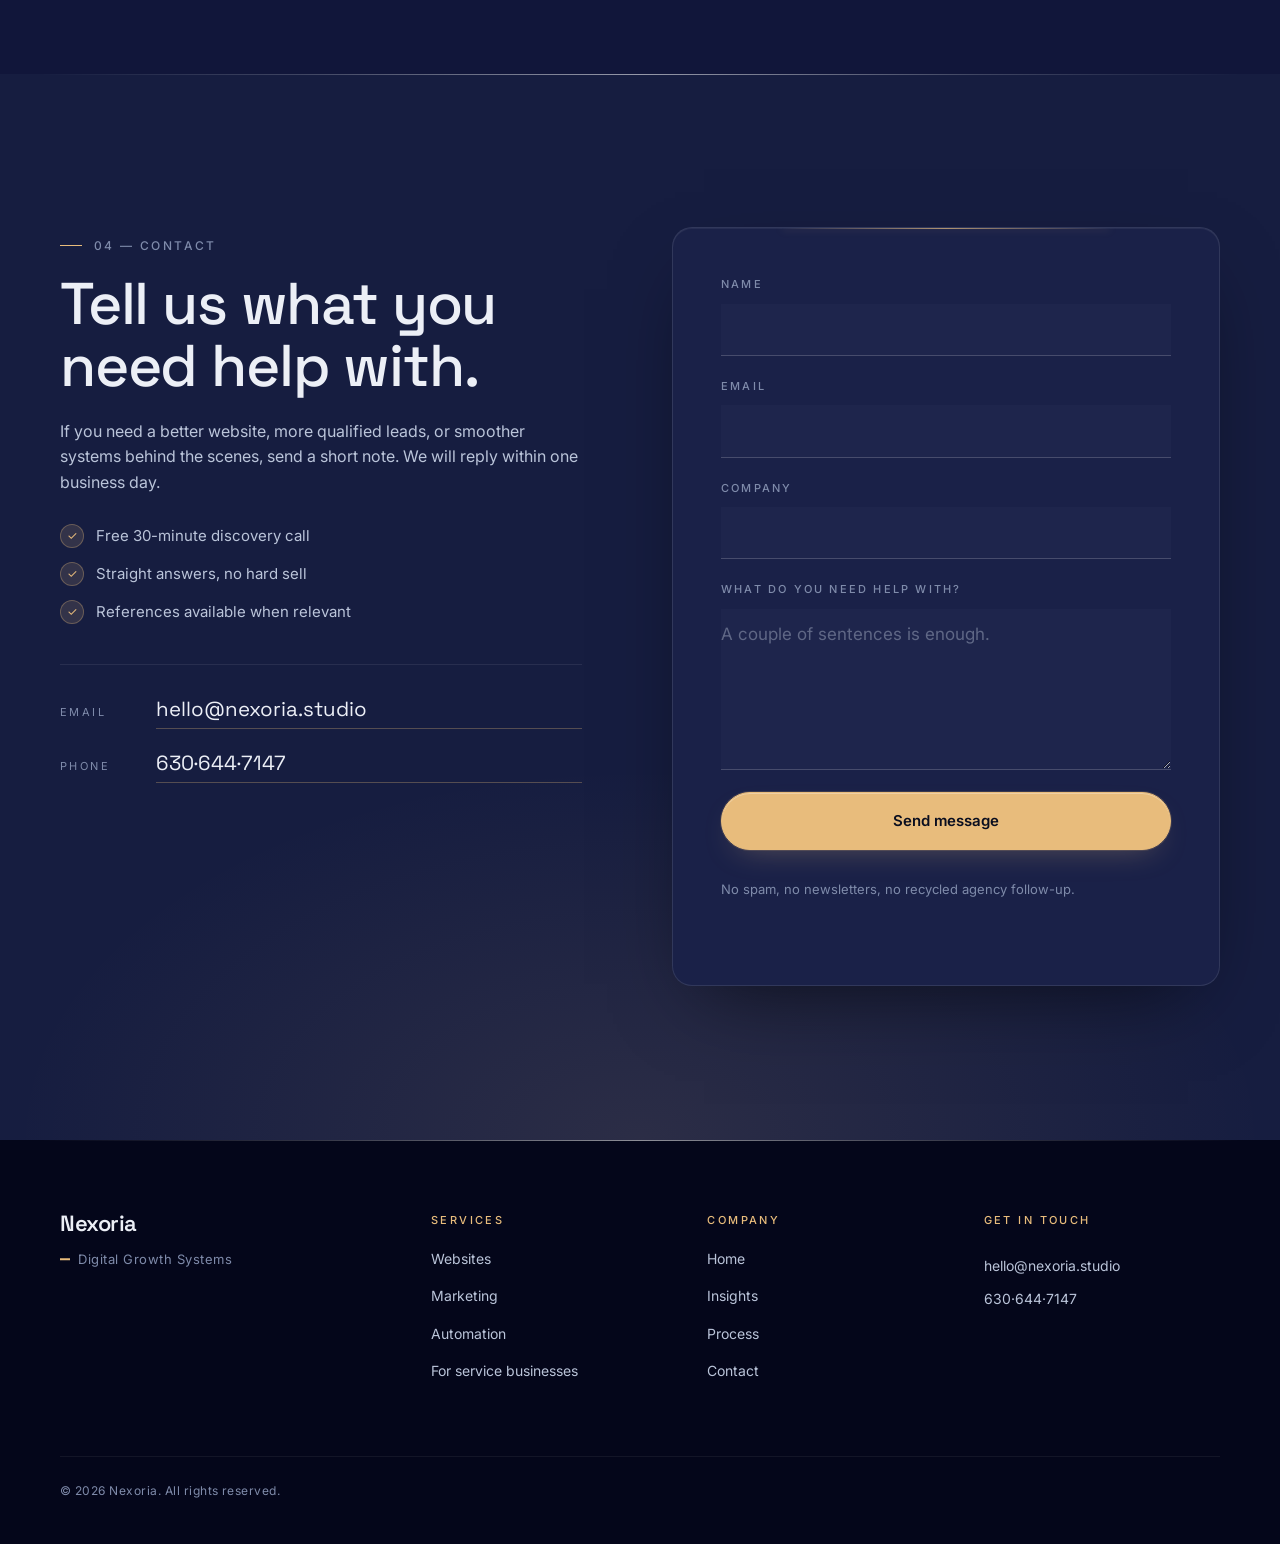
==== commit 90fb8011: "Use the dashboard image as the homepage hero focal element Replaces the grid lines in the hero cente" ====
--- a/index.html
+++ b/index.html
@@ -94,7 +94,6 @@
     <!-- ============ HERO ============ -->
     <section class="hero" id="top" aria-labelledby="heroHeading">
       <div class="hero-bg" aria-hidden="true">
-        <div class="hero-image" role="presentation"></div>
         <div class="grid-layer" data-parallax="0.12"></div>
         <div class="hero-aurora"></div>
         <div class="hero-glow"></div>
--- a/style.css
+++ b/style.css
@@ -487,18 +487,22 @@
 
 .hero-bg { position: absolute; inset: 0; z-index: 0; pointer-events: none; overflow: hidden; }
 
-/* Architectural grid — fine luminous lines */
+/* Hero focal image — dashboard composition sits where the grid used to,
+   masked at the edges so the visual stays confined to the center and
+   fades into the surrounding atmosphere */
 .grid-layer {
   position: absolute;
-  inset: -10% -10%;
-  background-image:
-    linear-gradient(to right,  rgba(130, 176, 238, 0.08) 1px, transparent 1px),
-    linear-gradient(to bottom, rgba(130, 176, 238, 0.08) 1px, transparent 1px);
-  background-size: 68px 68px;
-  mask-image: radial-gradient(ellipse 80% 65% at 50% 46%, #000 26%, transparent 78%);
-  -webkit-mask-image: radial-gradient(ellipse 80% 65% at 50% 46%, #000 26%, transparent 78%);
-  will-change: transform;
-  transform: translate3d(0,0,0);
+  inset: -4% -4%;
+  background-image: url("assets/hero-dashboard.jpg");
+  background-size: 92% auto;
+  background-position: center;
+  background-repeat: no-repeat;
+  mask-image: radial-gradient(ellipse 72% 66% at 50% 50%, #000 38%, transparent 88%);
+  -webkit-mask-image: radial-gradient(ellipse 72% 66% at 50% 50%, #000 38%, transparent 88%);
+  opacity: 0.55;
+  filter: brightness(0.95) saturate(1.05) contrast(1.05);
+  will-change: transform, background-size, background-position;
+  transform: translate3d(0, 0, 0);
 }
 
 /* Cool blue zone — upper right */
@@ -1442,12 +1446,14 @@
    - three sparse shimmer points, all on different cycles, never synced */
 
 .grid-layer {
-  /* slow ambient drift — one cell over two minutes, almost imperceptible */
-  animation: gridDrift 120s linear infinite;
-}
-@keyframes gridDrift {
-  0%   { background-position: 0 0; }
-  100% { background-position: 68px 68px; }
+  /* slow cinematic breath — the focal image gently scales + drifts.
+     Uses background-size + background-position so it never fights with
+     the JS scroll parallax (which sets transform on the same element). */
+  animation: dashboardBreath 28s ease-in-out infinite;
+}
+@keyframes dashboardBreath {
+  0%, 100% { background-size: 92% auto; background-position: 50% 50%; }
+  50%      { background-size: 98% auto; background-position: 51% 49%; }
 }
 
 .hero-atmosphere {
@@ -1961,98 +1967,5 @@
   background: var(--accent-warm);
 }
 
-/* =========================================================
-   Hero cinematic image layer
-   - Soft, art-directed photo behind the hero, masked toward the
-     center so the left side stays clean for the headline.
-   - Heavy filter + low opacity so it integrates with the
-     existing grid / glow / atmosphere system instead of
-     overpowering it.
-   - Graceful fallback: if assets/hero-cinematic.jpg is missing,
-     the layer shows only a soft architectural tint.
-   ========================================================= */
-.hero-image {
-  position: absolute;
-  inset: 0;
-  background-image: url("assets/hero-cinematic.jpg");
-  background-size: cover;
-  background-position: center right;
-  background-repeat: no-repeat;
-  /* Subtle blue tint shows through when the image is missing */
-  background-color: rgba(20, 32, 60, 0.20);
-  opacity: 0.32;
-  filter: brightness(0.85) saturate(0.85) contrast(1.05);
-  /* Mobile: image is a soft full-width atmosphere, fading up so
-     the text area at the top stays clean */
-  mask-image: linear-gradient(
-    to top,
-    rgba(0, 0, 0, 1) 0%,
-    rgba(0, 0, 0, 0.55) 50%,
-    rgba(0, 0, 0, 0.18) 82%,
-    rgba(0, 0, 0, 0) 100%
-  );
-  -webkit-mask-image: linear-gradient(
-    to top,
-    rgba(0, 0, 0, 1) 0%,
-    rgba(0, 0, 0, 0.55) 50%,
-    rgba(0, 0, 0, 0.18) 82%,
-    rgba(0, 0, 0, 0) 100%
-  );
-  z-index: 0;
-  will-change: transform;
-}
-
-/* Desktop split — text anchors LEFT, image carries the RIGHT */
-@media (min-width: 960px) {
-  .hero-image {
-    inset: 0 0 0 auto;
-    width: 62%;
-    opacity: 0.55;
-    mask-image: linear-gradient(
-      to left,
-      rgba(0, 0, 0, 1) 0%,
-      rgba(0, 0, 0, 0.92) 22%,
-      rgba(0, 0, 0, 0.55) 55%,
-      rgba(0, 0, 0, 0.18) 80%,
-      rgba(0, 0, 0, 0) 100%
-    );
-    -webkit-mask-image: linear-gradient(
-      to left,
-      rgba(0, 0, 0, 1) 0%,
-      rgba(0, 0, 0, 0.92) 22%,
-      rgba(0, 0, 0, 0.55) 55%,
-      rgba(0, 0, 0, 0.18) 80%,
-      rgba(0, 0, 0, 0) 100%
-    );
-  }
-
-  /* Anchor the hero content to the left so the image has room to breathe */
-  .hero .hero-inner {
-    align-items: flex-start;
-    text-align: left;
-    margin: 0;
-    max-width: 660px;
-  }
-  .hero .eyebrow { justify-content: flex-start; }
-  .hero-heading {
-    margin: 14px 0 26px;
-    max-width: 100%;
-  }
-  .hero-heading::before {
-    margin: 0 0 22px;
-  }
-  .hero-tagline,
-  .hero-sub {
-    margin-left: 0;
-    margin-right: 0;
-    max-width: 100%;
-  }
-  .hero-actions {
-    justify-content: flex-start;
-  }
-  .hero-meta {
-    margin: 0;
-    max-width: 100%;
-    text-align: left;
-  }
-}
+/* (Previous right-side hero-image gradient layer + desktop split removed —
+   the centered dashboard image in .grid-layer is now the focal element.) */
